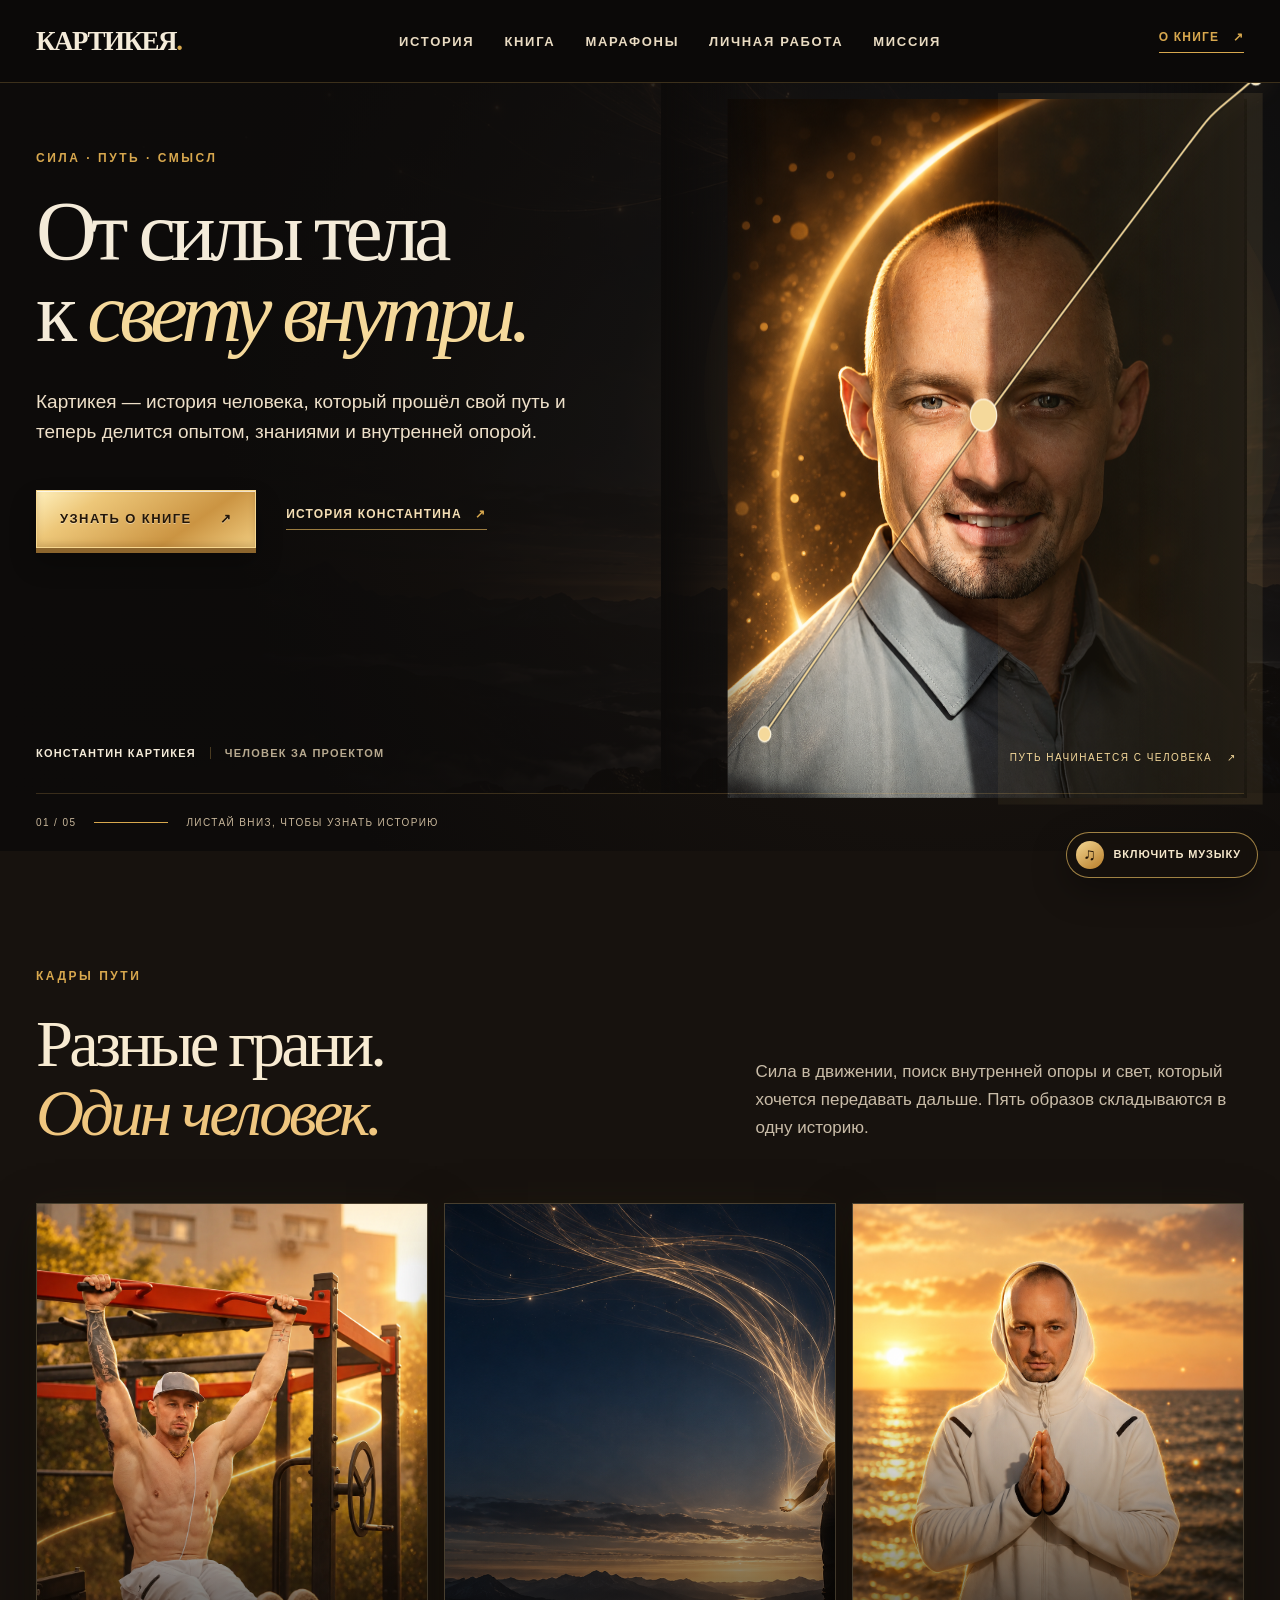
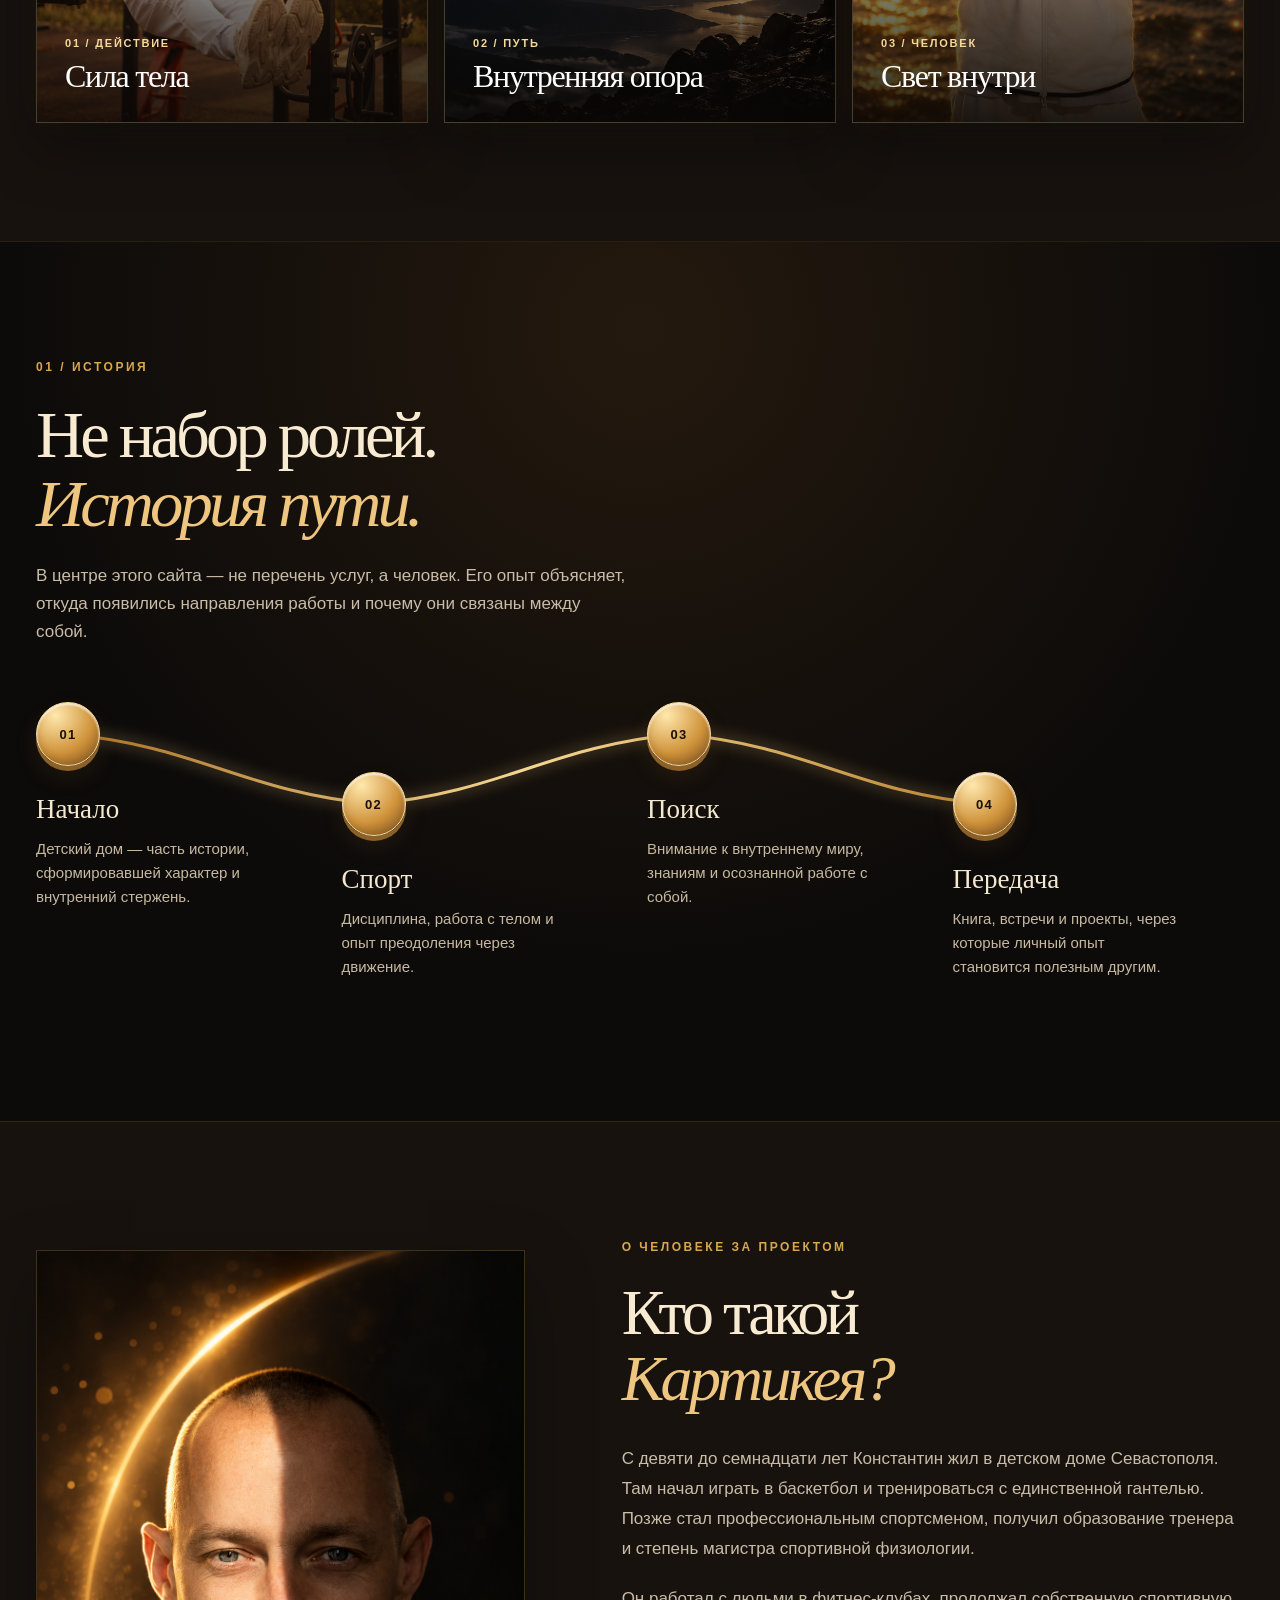
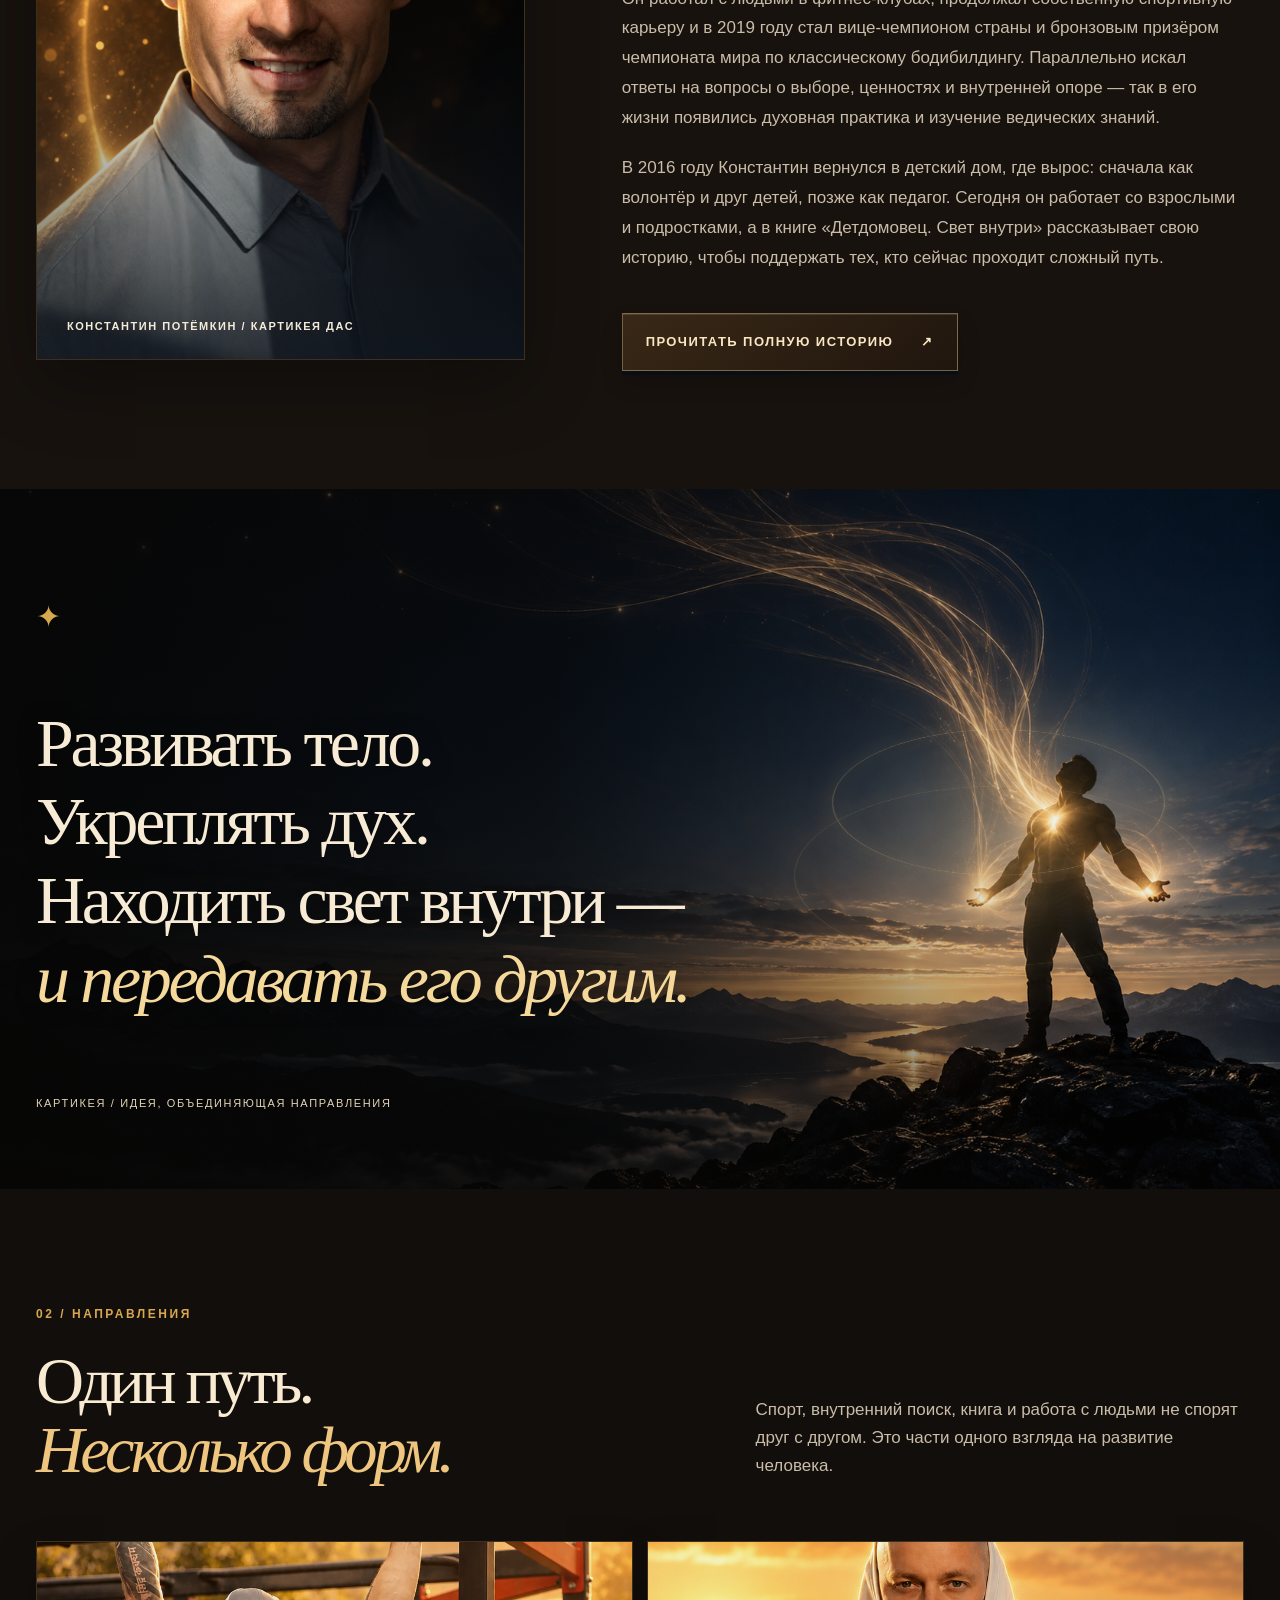
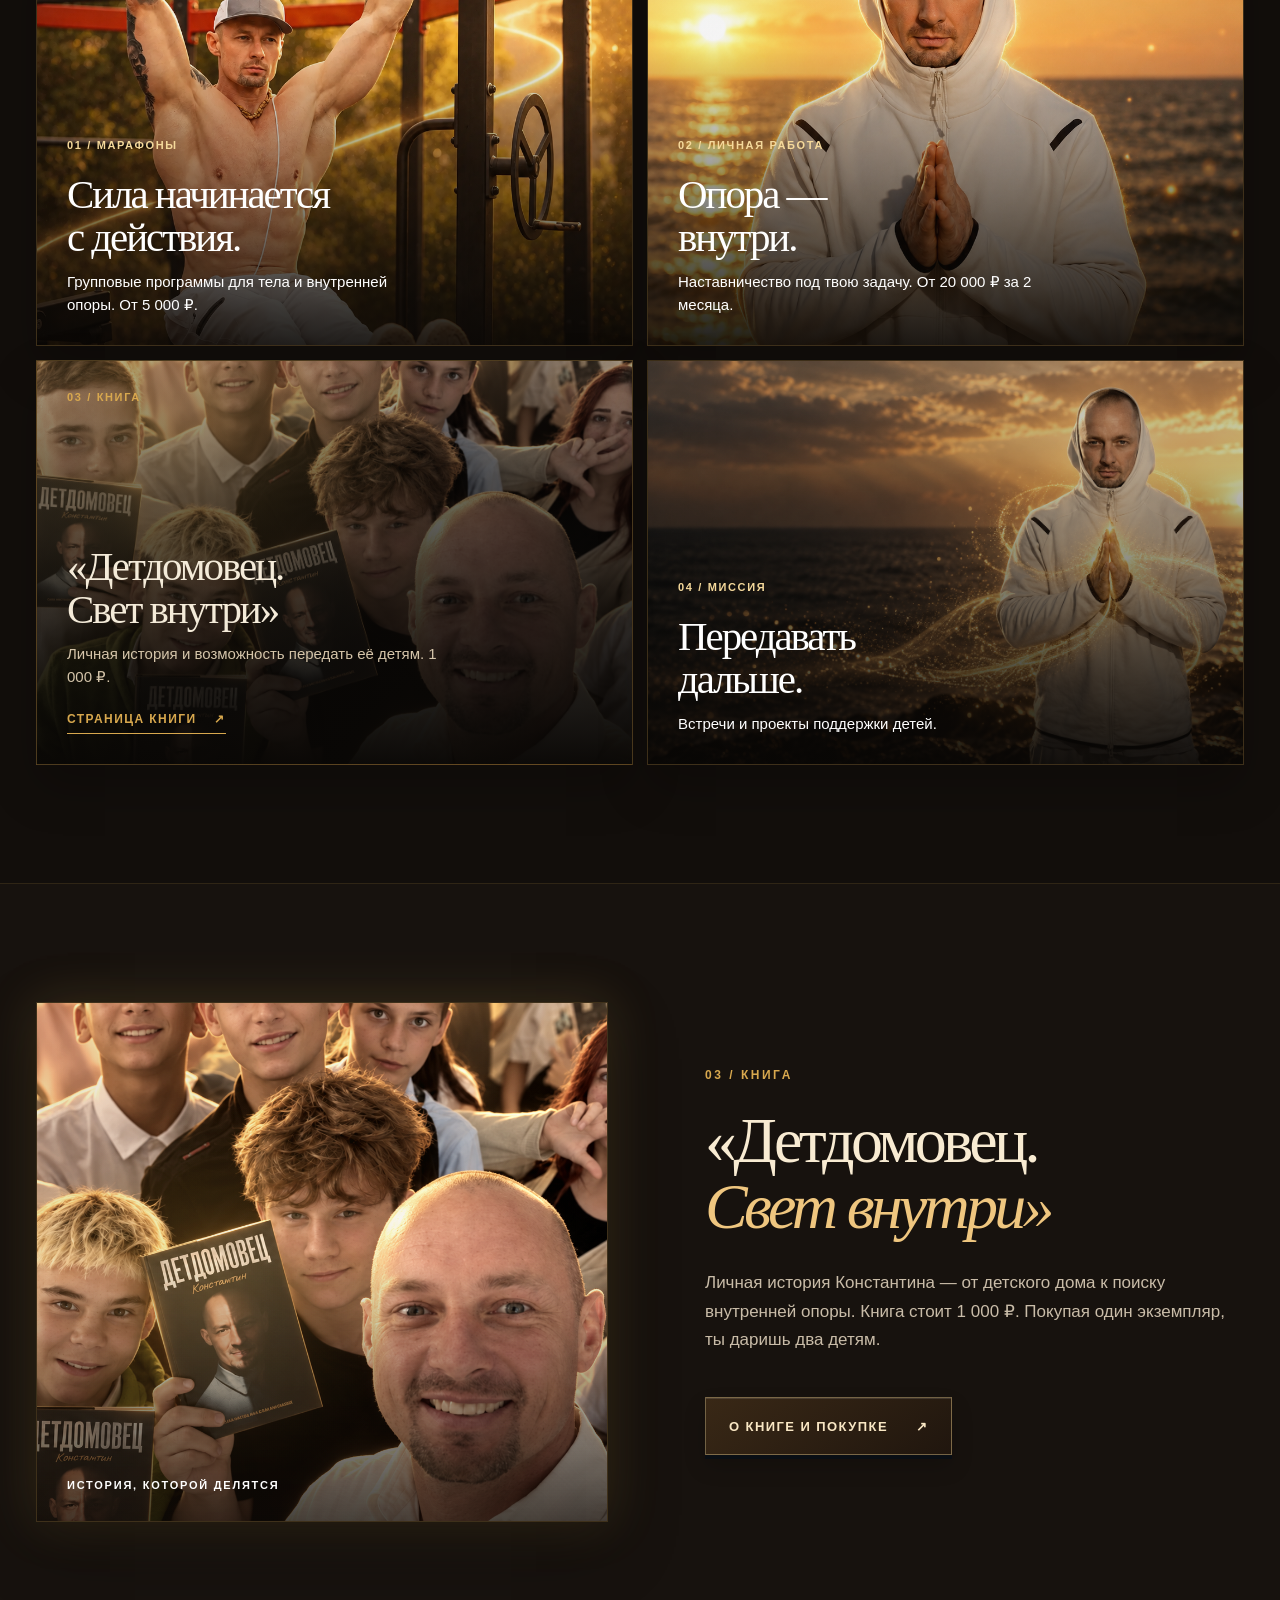
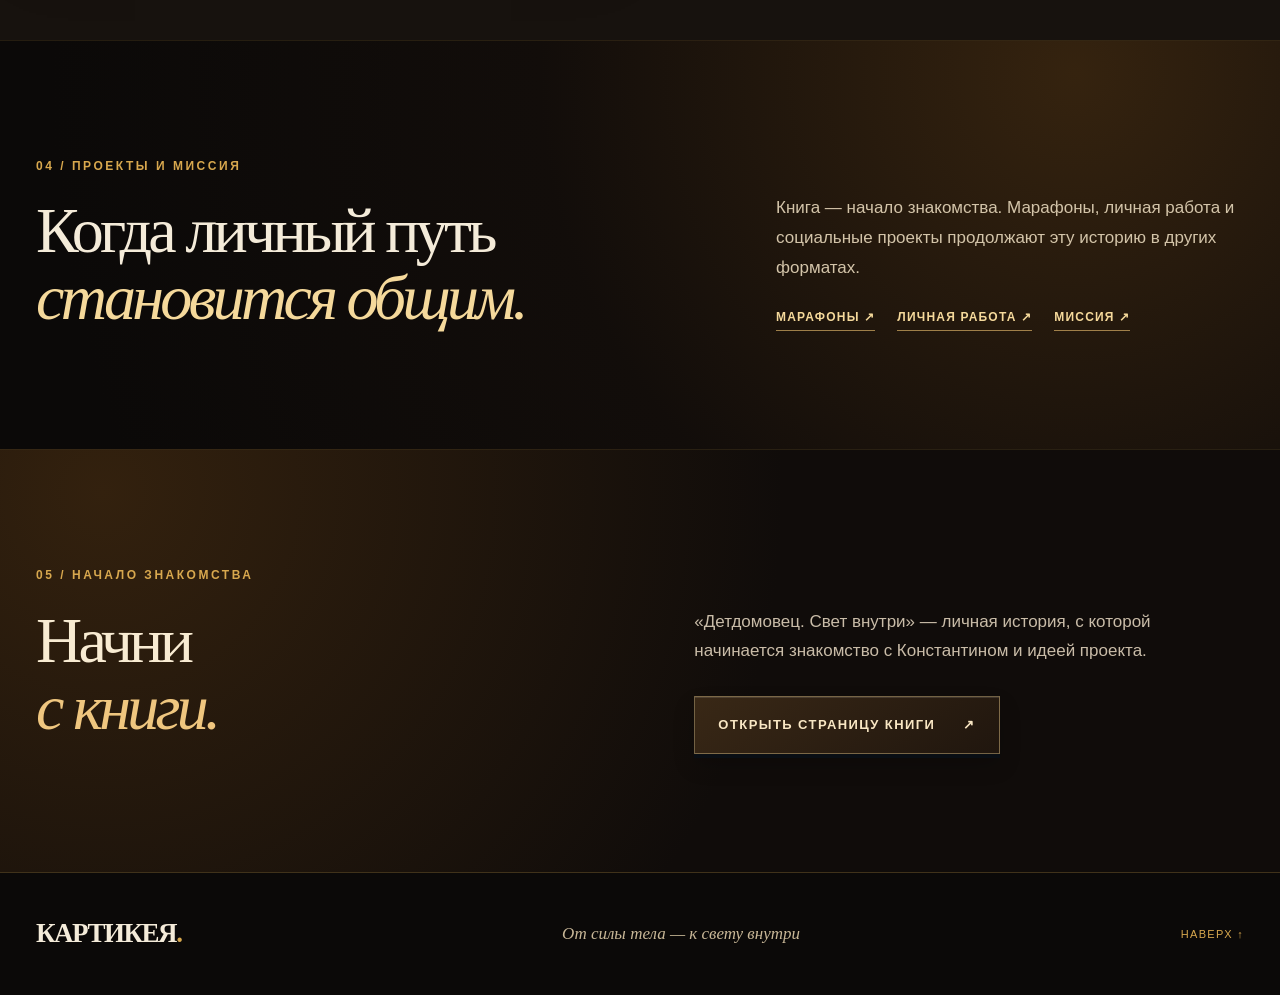
==== kartikeya/index.html @ 8ef9b400 "Restore lazy-loaded HD videos and remove 4K asset" ====
<!doctype html>
<html lang="ru">
<head>
  <meta charset="utf-8">
  <meta name="viewport" content="width=device-width, initial-scale=1">
  <meta name="theme-color" content="#0d0b0a">
  <meta name="description" content="Картикея — путь от силы тела к свету внутри. История, книга, спорт, встречи и проекты Константина.">
  <title>Картикея — от силы тела к свету внутри</title>
  <link rel="stylesheet" href="styles.css?v=20261015-manifesto-light">
  <link rel="stylesheet" href="pages.css?v=20261014-offers">
  <link rel="stylesheet" href="gold-theme.css?v=20261016-hd-only">
</head>
<body>
  <a class="skip-link" href="#main">Перейти к содержанию</a>
  <header class="site-header">
    <div class="shell header-inner">
      <a class="wordmark" href="#top" aria-label="Картикея — на главную">КАРТИКЕЯ<span class="wordmark-dot">.</span></a>
      <nav class="desktop-nav" aria-label="Основная навигация">
        <a href="story.html">История</a>
        <a href="book.html">Книга</a>
        <a href="programs.html">Марафоны</a>
        <a href="mentorship.html">Личная работа</a>
        <a href="projects.html">Миссия</a>
      </nav>
      <a class="header-link" href="book.html">О книге <span aria-hidden="true">↗</span></a>
      <button class="menu-toggle" type="button" aria-label="Открыть меню" aria-expanded="false" aria-controls="mobile-nav"><span></span><span></span></button>
    </div>
    <nav class="mobile-nav" id="mobile-nav" aria-label="Мобильная навигация" hidden>
      <a href="story.html">История</a><a href="book.html">Книга</a><a href="programs.html">Марафоны</a><a href="mentorship.html">Личная работа</a><a href="projects.html">Миссия</a>
    </nav>
  </header>

  <main id="main">
    <section class="hero" id="top" aria-labelledby="hero-title">
      <div class="hero-video-stage gold-ambient-stage" aria-hidden="true"><img src="assets/gold-mountain.png" alt="" width="1695" height="928" fetchpriority="high"><video class="motion-clip" data-motion-clip data-autoplay="in-view" data-src="assets/scene-manifesto.mp4" muted loop playsinline preload="none"></video></div>
      <div class="hero-copy shell">
        <div class="hero-text">
          <p class="kicker light">Сила · путь · смысл</p>
          <h1 id="hero-title">От силы тела<br>к <em>свету внутри.</em></h1>
          <p class="hero-lead">Картикея — история человека, который прошёл свой путь и теперь делится опытом, знаниями и внутренней опорой.</p>
          <div class="hero-actions">
            <a class="button button-gold" href="book.html">Узнать о книге <span aria-hidden="true">↗</span></a>
            <a class="text-link" href="story.html">История Константина <span aria-hidden="true">↗</span></a>
          </div>
          <div class="hero-bottom"><span>Константин Картикея</span><span>Человек за проектом</span></div>
        </div>
        <div class="hero-image-wrap">
          <div class="hero-halo" aria-hidden="true"></div>
          <img class="hero-image" src="assets/gold-portrait.png" alt="Константин Картикея: портрет на границе света и тени" width="1024" height="1536" fetchpriority="high">
          <div class="hero-portrait-split" aria-hidden="true"></div>
          <svg class="hero-orbit-graphic" viewBox="0 0 1000 1000" preserveAspectRatio="none" aria-hidden="true" focusable="false">
            <path class="hero-orbit-shadow" d="M 135 890 C 285 710, 455 505, 675 265 S 810 105, 920 25" />
            <path class="hero-orbit-line" d="M 135 890 C 285 710, 455 505, 675 265 S 810 105, 920 25" />
            <circle class="hero-orbit-node hero-orbit-node-one" cx="135" cy="890" r="10" />
            <circle class="hero-orbit-node hero-orbit-node-two" cx="485" cy="470" r="21" />
            <circle class="hero-orbit-node hero-orbit-node-three" cx="920" cy="25" r="10" />
          </svg>
          <div class="hero-image-caption">Путь начинается с человека <span aria-hidden="true">↗</span></div>
        </div>
      </div>
      <div class="hero-index shell"><span>01 / 05</span><span class="hero-index-line"></span><span>Листай вниз, чтобы узнать историю</span></div>
    </section>

    <section class="chapter-scenes section" aria-labelledby="chapter-scenes-title">
      <div class="shell">
        <div class="section-heading horizontal">
          <div><p class="kicker">Кадры пути</p><h2 id="chapter-scenes-title">Разные грани.<br><i>Один человек.</i></h2></div>
          <p>Сила в движении, поиск внутренней опоры и свет, который хочется передавать дальше. Пять образов складываются в одну историю.</p>
        </div>
        <div class="chapter-grid">
          <figure class="chapter-card chapter-card-sport reveal gold-motion"><img src="assets/gold-sport.png" alt="Константин тренируется на турнике в золотом вечернем свете" width="1024" height="1536" loading="lazy"><video class="motion-clip" data-motion-clip data-autoplay="in-view" data-src="assets/scene-sport.mp4" muted loop playsinline preload="none" aria-hidden="true"></video><figcaption><span>01 / Действие</span><strong>Сила тела</strong></figcaption></figure>
          <figure class="chapter-card chapter-card-sea reveal gold-motion"><img src="assets/gold-mountain.png" alt="Силуэт человека на вершине среди золотых линий света" width="1695" height="928" loading="lazy"><figcaption><span>02 / Путь</span><strong>Внутренняя опора</strong></figcaption></figure>
          <figure class="chapter-card chapter-card-portrait reveal gold-motion"><img src="assets/gold-sea-calm.png" alt="Константин у моря в золотом свечении" width="1024" height="1536" loading="lazy"><video class="motion-clip" data-motion-clip data-autoplay="in-view" data-src="assets/scene-manifesto.mp4" muted loop playsinline preload="none" aria-hidden="true"></video><figcaption><span>03 / Человек</span><strong>Свет внутри</strong></figcaption></figure>
        </div>
      </div>
    </section>

    <section class="section path-section" id="path" aria-labelledby="path-title">
      <div class="shell">
        <div class="section-heading">
          <p class="kicker">01 / История</p>
          <h2 id="path-title">Не набор ролей.<br><i>История пути.</i></h2>
          <p>В центре этого сайта — не перечень услуг, а человек. Его опыт объясняет, откуда появились направления работы и почему они связаны между собой.</p>
        </div>
        <div class="path-grid">
          <svg class="path-route" aria-hidden="true" focusable="false" preserveAspectRatio="none"><defs><linearGradient id="path-gold" x1="0" y1="0" x2="1" y2="0"><stop offset="0" stop-color="#a87027"/><stop offset=".5" stop-color="#f5d792"/><stop offset="1" stop-color="#ba8435"/></linearGradient></defs><path class="path-route-glow"/><path class="path-route-line"/></svg>
          <article class="path-item"><span class="path-number">01</span><h3>Начало</h3><p>Детский дом — часть истории, сформировавшей характер и внутренний стержень.</p></article>
          <article class="path-item"><span class="path-number">02</span><h3>Спорт</h3><p>Дисциплина, работа с телом и опыт преодоления через движение.</p></article>
          <article class="path-item"><span class="path-number">03</span><h3>Поиск</h3><p>Внимание к внутреннему миру, знаниям и осознанной работе с собой.</p></article>
          <article class="path-item"><span class="path-number">04</span><h3>Передача</h3><p>Книга, встречи и проекты, через которые личный опыт становится полезным другим.</p></article>
        </div>
      </div>
    </section>

    <section class="section bio-feature" id="about" aria-labelledby="about-title">
      <div class="shell bio-feature-grid">
        <div class="bio-feature-image gold-motion"><img src="assets/gold-portrait.png" alt="Константин Потёмкин — Картикея, портрет со светом и тенью" width="1024" height="1536" loading="lazy"><video class="motion-clip" data-motion-clip data-autoplay="in-view" data-src="assets/scene-portrait-topaz.mp4" muted loop playsinline preload="none" aria-hidden="true"></video><span>Константин Потёмкин / Картикея дас</span></div>
        <div class="bio-feature-copy"><p class="kicker">О человеке за проектом</p><h2 id="about-title">Кто такой<br><i>Картикея?</i></h2>
          <p>С девяти до семнадцати лет Константин жил в детском доме Севастополя. Там начал играть в баскетбол и тренироваться с единственной гантелью. Позже стал профессиональным спортсменом, получил образование тренера и степень магистра спортивной физиологии.</p>
          <p>Он работал с людьми в фитнес-клубах, продолжал собственную спортивную карьеру и в 2019 году стал вице-чемпионом страны и бронзовым призёром чемпионата мира по классическому бодибилдингу. Параллельно искал ответы на вопросы о выборе, ценностях и внутренней опоре — так в его жизни появились духовная практика и изучение ведических знаний.</p>
          <p>В 2016 году Константин вернулся в детский дом, где вырос: сначала как волонтёр и друг детей, позже как педагог. Сегодня он работает со взрослыми и подростками, а в книге «Детдомовец. Свет внутри» рассказывает свою историю, чтобы поддержать тех, кто сейчас проходит сложный путь.</p>
          <a class="button button-dark" href="story.html">Прочитать полную историю <span aria-hidden="true">↗</span></a>
        </div>
      </div>
    </section>

    <section class="manifesto" aria-label="Идея проекта">
      <div class="manifesto-scene" aria-hidden="true">
        <img src="assets/gold-mountain.png" alt="" width="1695" height="928" loading="lazy">
        <span class="manifesto-glow"></span>
        <span class="manifesto-orbit manifesto-orbit-a"></span>
        <span class="manifesto-orbit manifesto-orbit-b"></span>
      </div>
      <div class="shell manifesto-inner">
        <span class="manifesto-mark" aria-hidden="true">✦</span>
        <p>Развивать тело.<br>Укреплять дух.<br>Находить свет внутри —<br><em>и передавать его другим.</em></p>
        <span class="manifesto-caption">Картикея / идея, объединяющая направления</span>
      </div>
    </section>

    <section class="section directions-section" id="directions" aria-labelledby="directions-title">
      <div class="shell">
        <div class="section-heading horizontal">
          <div><p class="kicker">02 / Направления</p><h2 id="directions-title">Один путь.<br><i>Несколько форм.</i></h2></div>
          <p>Спорт, внутренний поиск, книга и работа с людьми не спорят друг с другом. Это части одного взгляда на развитие человека.</p>
        </div>
        <div class="direction-grid">
          <a class="direction-card direction-photo" href="programs.html">
            <img src="assets/gold-sport.png" alt="Константин на турнике в вечернем свете" width="1024" height="1536" loading="lazy">
            <video class="motion-clip" data-motion-clip data-autoplay="in-view" data-src="assets/gold-sport-topaz-1080-web.mp4" muted loop playsinline preload="none" aria-hidden="true"></video>
            <div class="direction-overlay"><span class="direction-number">01 / Марафоны</span><h3>Сила начинается<br>с действия.</h3><p>Групповые программы для тела и внутренней опоры. От 5 000 ₽.</p></div>
          </a>
          <a class="direction-card direction-spirit" href="mentorship.html">
            <img src="assets/gold-sea-calm.png" alt="Константин на фоне золотого заката у моря" width="1024" height="1536" loading="lazy">
            <video class="motion-clip" data-motion-clip data-autoplay="in-view" data-src="assets/scene-manifesto.mp4" muted loop playsinline preload="none" aria-hidden="true"></video>
            <div class="direction-overlay"><span class="direction-number">02 / Личная работа</span><h3>Опора —<br>внутри.</h3><p>Наставничество под твою задачу. От 20 000 ₽ за 2 месяца.</p></div>
          </a>
          <article class="direction-card direction-book">
            <img class="direction-book-photo" src="assets/book-group-gold-v2.png" alt="Обложки книги «Детдомовец» в руках детей" width="1695" height="928" loading="lazy">
            <span class="direction-number">03 / Книга</span><div><h3>«Детдомовец.<br>Свет внутри»</h3><p>Личная история и возможность передать её детям. 1 000 ₽.</p><a class="inline-link" href="book.html">Страница книги <span aria-hidden="true">↗</span></a></div>
          </article>
          <article class="direction-card direction-mission">
            <img src="assets/gold-sea-glow.png" alt="Константин у моря среди золотых линий света" width="1695" height="928" loading="lazy">
            <video class="motion-clip" data-motion-clip data-autoplay="in-view" data-src="assets/scene-manifesto.mp4" muted loop playsinline preload="none" aria-hidden="true"></video>
            <div class="direction-overlay"><span class="direction-number">04 / Миссия</span><h3>Передавать<br>дальше.</h3><p>Встречи и проекты поддержки детей.</p></div>
          </article>
        </div>
      </div>
    </section>

    <section class="section book-section" id="book" aria-labelledby="book-title">
      <div class="shell book-layout">
        <div class="book-visual"><img src="assets/book-group-gold-v2.png" alt="Константин с детьми, держащими книгу «Детдомовец»" width="1695" height="928" loading="lazy"><span class="book-visual-label">История, которой делятся</span></div>
        <div class="book-copy"><p class="kicker">03 / Книга</p><h2 id="book-title">«Детдомовец.<br><i>Свет внутри»</i></h2><p>Личная история Константина — от детского дома к поиску внутренней опоры. Книга стоит 1 000 ₽. Покупая один экземпляр, ты даришь два детям.</p><a class="button button-dark" href="book.html">О книге и покупке <span aria-hidden="true">↗</span></a></div>
      </div>
    </section>

    <section class="section mission-section" id="mission" aria-labelledby="mission-title">
      <div class="shell mission-layout">
        <div><p class="kicker light">04 / Проекты и миссия</p><h2 id="mission-title">Когда личный путь<br><i>становится общим.</i></h2></div>
        <div class="mission-copy"><p>Книга — начало знакомства. Марафоны, личная работа и социальные проекты продолжают эту историю в других форматах.</p><div class="mission-links"><a href="programs.html">Марафоны ↗</a><a href="mentorship.html">Личная работа ↗</a><a href="projects.html">Миссия ↗</a></div></div>
      </div>
    </section>

    <section class="section next-section" id="next" aria-labelledby="next-title">
      <div class="shell next-layout">
        <p class="kicker">05 / Начало знакомства</p>
        <h2 id="next-title">Начни<br><i>с книги.</i></h2>
        <div class="next-copy"><p>«Детдомовец. Свет внутри» — личная история, с которой начинается знакомство с Константином и идеей проекта.</p><a class="button button-dark" href="book.html">Открыть страницу книги <span aria-hidden="true">↗</span></a></div>
      </div>
    </section>
  </main>

  <footer class="site-footer"><div class="shell footer-inner"><a class="wordmark" href="#top">КАРТИКЕЯ<span class="wordmark-dot">.</span></a><span>От силы тела — к свету внутри</span><a href="#top">Наверх ↑</a></div></footer>
  <script src="script.js?v=20261016-hd-motion-2" defer></script>
</body>
</html>
---- kartikeya/styles.css ----
:root{--ink:#111923;--ink-2:#172431;--cream:#f4eedf;--cream-2:#e8dfcb;--gold:#e3b86a;--gold-light:#f4d69c;--teal:#5f938c;--muted:#64717a;--white:#fff;--max:1220px}
*{box-sizing:border-box}
html{scroll-behavior:smooth}
body{margin:0;background:var(--cream);color:var(--ink);font-family:Arial,Helvetica,sans-serif;-webkit-font-smoothing:antialiased}
img{max-width:100%;display:block}
a{color:inherit;text-decoration:none}
button{font:inherit}
.shell{width:min(var(--max),calc(100% - 72px));margin-inline:auto}
.skip-link{position:absolute;left:12px;top:-100px;padding:12px 16px;background:var(--gold);z-index:100}.skip-link:focus{top:12px}
.site-header{position:relative;z-index:30;background:var(--ink);color:var(--cream);border-bottom:1px solid rgba(255,255,255,.12)}
.header-inner{height:82px;display:flex;align-items:center;justify-content:space-between;gap:32px}
.wordmark{font-family:Georgia,'Times New Roman',serif;font-weight:700;letter-spacing:-.055em;font-size:27px;white-space:nowrap}.wordmark-dot{color:var(--gold)}
.desktop-nav{display:flex;gap:30px;align-items:center}.desktop-nav a{font-size:13px;text-transform:uppercase;letter-spacing:.13em;font-weight:700;color:#e0dfd9;transition:color .2s}.desktop-nav a:hover,.desktop-nav a:focus-visible{color:var(--gold)}
.header-link{border-bottom:1px solid var(--gold);color:var(--gold);text-transform:uppercase;letter-spacing:.1em;font-size:12px;font-weight:700;padding:0 0 8px;white-space:nowrap}.header-link span{margin-left:9px}
.menu-toggle{display:none;border:0;background:none;color:var(--cream);width:42px;height:42px;padding:10px;cursor:pointer}.menu-toggle span{display:block;height:2px;background:currentColor;margin:6px 0}
.mobile-nav{background:var(--ink);padding:8px 36px 26px;border-top:1px solid rgba(255,255,255,.12)}.mobile-nav a{display:block;padding:13px 0;color:var(--cream);border-bottom:1px solid rgba(255,255,255,.12)}
.hero{background:var(--ink);color:var(--cream);overflow:hidden}
.hero-copy{min-height:710px;display:grid;grid-template-columns:minmax(0,1.13fr) minmax(380px,.87fr);align-items:stretch;gap:28px}
.hero-text{display:flex;flex-direction:column;justify-content:center;padding:68px 0 34px;position:relative;z-index:2}
.kicker{color:#a45142;font-size:12px;line-height:1.3;font-weight:800;letter-spacing:.21em;text-transform:uppercase;margin:0 0 24px}.kicker.light{color:var(--gold)}
.hero h1{font-family:Georgia,'Times New Roman',serif;font-weight:400;font-size:clamp(64px,6.6vw,104px);line-height:.96;letter-spacing:-.065em;margin:0 0 34px;max-width:790px}.hero h1 em{font-weight:400;color:var(--gold-light);font-style:italic;white-space:nowrap}
.hero-lead{font-size:19px;line-height:1.6;color:#d5d4cd;max-width:570px;margin:0}
.hero-actions{display:flex;align-items:center;flex-wrap:wrap;gap:30px;margin-top:42px}
.button{display:inline-flex;align-items:center;justify-content:space-between;gap:28px;min-height:58px;padding:17px 23px;font-size:13px;letter-spacing:.11em;text-transform:uppercase;font-weight:800;transition:transform .2s,background .2s}.button:hover{transform:translateY(-2px)}.button-gold{background:var(--gold);color:var(--ink)}.button-gold:hover{background:var(--gold-light)}
.button-dark{background:var(--ink);color:var(--cream)}.button-dark:hover{background:var(--ink-2)}
.text-link{font-size:12px;text-transform:uppercase;letter-spacing:.1em;font-weight:800;border-bottom:1px solid #6b7880;padding-bottom:8px;color:var(--cream)}.text-link span{margin-left:9px;color:var(--gold)}
.hero-bottom{display:flex;gap:14px;align-items:center;margin-top:auto;padding-top:62px;text-transform:uppercase;font-size:11px;font-weight:700;letter-spacing:.11em}.hero-bottom span+span{color:#87949a;border-left:1px solid #5b6770;padding-left:14px}
.hero-image-wrap{min-height:710px;position:relative;align-self:stretch;display:flex;align-items:flex-end;justify-content:center}
.hero-image-wrap:before{content:"";position:absolute;inset:0 0 0 -70px;background:linear-gradient(90deg,var(--ink) 0%,rgba(17,25,35,0) 25%,rgba(17,25,35,0) 80%,var(--ink) 100%);z-index:2;pointer-events:none}
.hero-halo{position:absolute;left:8%;top:12%;width:88%;aspect-ratio:1;border-radius:50%;border:1px solid rgba(227,184,106,.28);box-shadow:0 0 0 55px rgba(227,184,106,.025),0 0 0 110px rgba(95,147,140,.025)}
.hero-image{position:absolute;inset:3% -2% 0 0;width:104%;height:97%;object-fit:cover;object-position:center 12%;filter:contrast(1.04) saturate(.82)}
.hero-portrait-split{position:absolute;z-index:3;inset:3% -2% 0 0;clip-path:inset(0 0 0 51%);background:linear-gradient(90deg,rgba(244,214,156,.09),rgba(244,214,156,.19) 80%,rgba(244,214,156,.04));pointer-events:none;transform:translateZ(38px)}
.hero-orbit-graphic{position:absolute;z-index:4;inset:0 -8% 0 -6%;width:114%;height:100%;overflow:visible;pointer-events:none;transform:translateZ(78px);filter:drop-shadow(0 0 12px rgba(227,184,106,.24))}
.hero-orbit-line,.hero-orbit-shadow{fill:none;vector-effect:non-scaling-stroke;stroke-linecap:round}.hero-orbit-shadow{stroke:rgba(13,18,24,.48);stroke-width:4}.hero-orbit-line{stroke:var(--gold-light);stroke-width:1.8;stroke-dasharray:1100;stroke-dashoffset:1100;animation:orbit-draw 2.1s .25s cubic-bezier(.2,.75,.2,1) forwards}.hero-orbit-node{fill:var(--gold-light);stroke:rgba(255,248,228,.92);stroke-width:2;transform-box:fill-box;transform-origin:center;animation:orbit-node-in .65s backwards,orbit-node-glow 4s 2s ease-in-out infinite}.hero-orbit-node-one{animation-delay:.55s,2s}.hero-orbit-node-two{animation-delay:1.2s,2.4s}.hero-orbit-node-three{animation-delay:1.8s,2.8s}
@keyframes orbit-draw{to{stroke-dashoffset:0}}@keyframes orbit-node-in{from{opacity:0;transform:scale(.4)}to{opacity:1;transform:scale(1)}}@keyframes orbit-node-glow{50%{filter:drop-shadow(0 0 11px rgba(244,214,156,.8))}}
.hero-image-caption{position:absolute;z-index:3;bottom:30px;right:8px;font-size:10px;text-transform:uppercase;letter-spacing:.15em;color:var(--gold-light)}.hero-image-caption span{margin-left:10px}
.hero-index{height:58px;display:flex;align-items:center;gap:18px;font-size:10px;text-transform:uppercase;letter-spacing:.14em;color:#8f9b9d;border-top:1px solid rgba(255,255,255,.12)}.hero-index-line{width:74px;height:1px;background:var(--gold)}
.section{padding:118px 0;scroll-margin-top:20px}.section-heading{max-width:800px;margin-bottom:56px}.section-heading h2,.book-copy h2,.mission-section h2,.next-section h2{font-family:Georgia,'Times New Roman',serif;font-weight:400;letter-spacing:-.058em;font-size:clamp(49px,5.2vw,77px);line-height:1.04;margin:0}.section-heading h2 i,.book-copy h2 i,.mission-section h2 i,.next-section h2 i{font-weight:400}.section-heading>p:last-child,.section-heading.horizontal>p{font-size:17px;line-height:1.65;color:#52606a;max-width:600px;margin:24px 0 0}.section-heading.horizontal{max-width:none;display:grid;grid-template-columns:1.1fr .8fr;align-items:end;gap:48px}.section-heading.horizontal>p{margin:0 0 5px}
.path-section{background:var(--cream)}.path-grid{display:grid;grid-template-columns:repeat(4,1fr);gap:12px;position:relative}.path-grid:before{content:"";position:absolute;left:18px;right:18px;top:32px;height:1px;background:#c7b994}.path-item{position:relative;padding:0 22px 24px 0;min-height:205px}.path-number{display:flex;align-items:center;justify-content:center;width:64px;height:64px;background:var(--ink);color:var(--gold-light);border-radius:50%;font-size:13px;font-weight:800;letter-spacing:.1em;margin-bottom:28px;position:relative;z-index:1}.path-item h3{font-family:Georgia,'Times New Roman',serif;font-size:27px;font-weight:400;margin:0 0 12px}.path-item p{font-size:15px;line-height:1.6;color:#59656a;margin:0;max-width:230px}
.manifesto{background:var(--ink-2);color:var(--cream);overflow:hidden}.manifesto-inner{min-height:650px;padding-top:110px;padding-bottom:80px;position:relative;display:flex;flex-direction:column;justify-content:space-between}.manifesto-inner:after{content:"";position:absolute;width:560px;height:560px;border-radius:50%;right:-160px;top:50px;border:1px solid rgba(227,184,106,.22);box-shadow:0 0 0 105px rgba(227,184,106,.025),0 0 0 205px rgba(95,147,140,.028)}.manifesto-mark{color:var(--gold);font-size:30px}.manifesto p{position:relative;z-index:1;font-family:Georgia,'Times New Roman',serif;font-size:clamp(46px,5.3vw,80px);line-height:1.16;letter-spacing:-.048em;margin:40px 0 46px}.manifesto p em{color:var(--gold-light);font-weight:400}.manifesto-caption{font-size:11px;text-transform:uppercase;letter-spacing:.15em;color:#9da8a7}
.directions-section{background:#f9f6ed}.direction-grid{display:grid;grid-template-columns:1fr 1fr;gap:14px}.direction-card{position:relative;min-height:405px;overflow:hidden}.direction-photo img,.direction-mission img{position:absolute;inset:0;width:100%;height:100%;object-fit:cover;filter:saturate(.8)}.direction-photo:after,.direction-mission:after{content:"";position:absolute;inset:0;background:linear-gradient(0deg,rgba(7,17,25,.9),rgba(7,17,25,.07) 70%)}.direction-overlay{position:absolute;z-index:1;inset:auto 30px 28px;color:#fff}.direction-number{font-size:11px;font-weight:800;letter-spacing:.15em;text-transform:uppercase}.direction-overlay .direction-number{color:var(--gold-light)}.direction-card h3{font-family:Georgia,'Times New Roman',serif;font-size:clamp(33px,3.2vw,47px);font-weight:400;line-height:1.04;letter-spacing:-.05em;margin:20px 0 12px}.direction-card p{font-size:15px;line-height:1.55;max-width:370px;margin:0}.direction-plain{background:#dbe7df;padding:30px;display:flex;flex-direction:column;justify-content:space-between}.direction-plain .direction-number{color:#4d736c}.direction-plain .orbit{position:absolute;width:240px;height:240px;right:-38px;top:10px;border:1px solid rgba(67,112,105,.27);border-radius:50%;box-shadow:0 0 0 48px rgba(95,147,140,.055),0 0 0 105px rgba(95,147,140,.035)}.direction-plain div{position:relative;z-index:1}.direction-plain p{color:#47605e}.direction-book{background:var(--ink-2);color:var(--cream);padding:30px;display:flex;flex-direction:column;justify-content:space-between}.direction-book:after{content:"✦";position:absolute;right:28px;top:53px;font-family:Georgia,serif;font-size:180px;line-height:1;color:rgba(227,184,106,.09)}.direction-book .direction-number{color:var(--gold)}.direction-book div{position:relative;z-index:1}.direction-book p{color:#b7c1c1}.inline-link{display:inline-block;margin-top:23px;border-bottom:1px solid var(--gold);padding-bottom:7px;font-size:12px;font-weight:800;letter-spacing:.12em;text-transform:uppercase;color:var(--gold)}.inline-link span{margin-left:13px}
.book-section{background:var(--cream)}.book-layout{display:grid;grid-template-columns:1.03fr .97fr;gap:8%;align-items:center}.book-visual{position:relative;min-height:520px;background:var(--ink)}.book-visual img{position:absolute;inset:0;width:100%;height:100%;object-fit:cover;object-position:center}.book-visual:after{content:"";position:absolute;inset:0;background:linear-gradient(0deg,rgba(17,25,35,.68),transparent 45%)}.book-visual-label{position:absolute;z-index:1;bottom:30px;left:30px;color:#fff;text-transform:uppercase;letter-spacing:.16em;font-size:11px;font-weight:800}.book-copy h2{font-size:clamp(50px,5vw,73px)}.book-copy>p:not(.kicker){font-size:17px;line-height:1.7;color:#52606a;margin:28px 0 42px;max-width:530px}.detail-line{display:inline-block;border-top:1px solid #b7aa90;padding-top:17px;color:#7f6e54;text-transform:uppercase;letter-spacing:.11em;font-size:10px;font-weight:800}.detail-line span{padding:0 8px;color:#b89a5e}
.mission-section{background:var(--ink);color:var(--cream)}.mission-layout{display:grid;grid-template-columns:1.1fr .8fr;gap:8%;align-items:end}.mission-section h2{font-size:clamp(50px,5vw,76px)}.mission-section h2 i{color:var(--gold-light)}.mission-copy p{font-size:17px;line-height:1.75;color:#c7cfcb;margin:0 0 28px}.mission-tags{display:flex;gap:8px;flex-wrap:wrap}.mission-tags span{padding:11px 13px;border:1px solid #54636a;color:#d7dcd6;text-transform:uppercase;letter-spacing:.11em;font-size:10px;font-weight:800}
.mission-links{display:flex;gap:22px;flex-wrap:wrap}.mission-links a{color:var(--gold-light);padding-bottom:6px;border-bottom:1px solid rgba(227,184,106,.65);font-size:12px;font-weight:800;letter-spacing:.1em;text-transform:uppercase}
.next-section{background:#f9f6ed}.next-layout{display:grid;grid-template-columns:1fr 1fr;column-gap:9%}.next-layout .kicker{grid-column:1/-1}.next-section h2{font-size:clamp(50px,5vw,76px)}.next-copy p{font-size:17px;line-height:1.7;color:#52606a;margin:0 0 30px}.next-options{display:flex;flex-wrap:wrap;gap:9px}.next-options span{padding:10px 13px;border:1px solid #ad9f88;text-transform:uppercase;letter-spacing:.1em;color:#5e615c;font-size:11px;font-weight:700}
.site-footer{background:var(--ink);color:var(--cream)}.footer-inner{min-height:122px;display:flex;align-items:center;justify-content:space-between;gap:24px}.footer-inner>span{color:#9da8a7;font-family:Georgia,serif;font-size:17px;font-style:italic}.footer-inner>a:last-child{font-size:11px;text-transform:uppercase;letter-spacing:.12em;color:var(--gold)}
:focus-visible{outline:3px solid var(--gold);outline-offset:4px}
@media(max-width:1050px){.shell{width:min(var(--max),calc(100% - 48px))}.desktop-nav{gap:17px}.hero-copy{grid-template-columns:1fr .82fr;min-height:620px}.hero-image-wrap{min-height:620px}.hero h1{font-size:clamp(60px,6.7vw,85px)}.hero-lead{font-size:17px}.hero-actions{gap:22px}}
@media(max-width:760px){.desktop-nav,.header-link{display:none}.menu-toggle{display:block}.header-inner{height:70px}.shell{width:calc(100% - 40px)}.hero-copy{display:flex;flex-direction:column;gap:0;min-height:0}.hero-text{padding:64px 0 12px}.hero h1{font-size:clamp(50px,10vw,78px);margin-bottom:24px}.hero h1 em{white-space:normal}.hero-image-wrap{min-height:520px;margin:0 -20px}.hero-image{inset:0;width:100%;height:100%;object-position:center 10%}.hero-image-wrap:before{inset:0;background:linear-gradient(0deg,var(--ink),transparent 38%,transparent 70%,var(--ink))}.hero-halo{width:400px;left:calc(50% - 200px);top:30px}.hero-bottom{display:none}.hero-index{height:58px}.section{padding:82px 0}.section-heading.horizontal,.book-layout,.mission-layout,.next-layout{grid-template-columns:1fr;gap:32px}.section-heading.horizontal>p{margin:0}.path-grid{grid-template-columns:1fr 1fr;gap:30px}.path-grid:before{display:none}.path-item{min-height:0}.manifesto-inner{min-height:520px;padding-top:70px;padding-bottom:60px}.manifesto p{font-size:clamp(42px,6vw,65px)}.direction-card{min-height:360px}.book-visual{min-height:450px}.mission-copy p{max-width:580px}.next-layout .kicker{grid-column:1}}
@media(max-width:760px){.hero-portrait-split{inset:0}.hero-orbit-graphic{inset:0 -3%;width:106%}}
@media(max-width:560px){.shell{width:calc(100% - 32px)}.wordmark{font-size:23px}.mobile-nav{padding-inline:16px}.hero-text{padding:52px 0 0}.hero h1{font-size:clamp(48px,12.5vw,67px)}.hero-lead{font-size:16px}.hero-actions{align-items:stretch;flex-direction:column;gap:22px;margin-top:32px}.button{width:100%}.text-link{align-self:flex-start}.hero-image-wrap{min-height:385px;margin:0 -16px}.hero-image-caption{right:18px;bottom:14px}.hero-index{font-size:9px}.hero-index-line{width:32px}.section{padding:72px 0}.section-heading{margin-bottom:36px}.section-heading h2,.book-copy h2,.mission-section h2,.next-section h2{font-size:clamp(42px,11vw,60px)}.section-heading>p:last-child,.section-heading.horizontal>p{font-size:15px}.path-grid{grid-template-columns:1fr;gap:20px}.path-item{display:grid;grid-template-columns:54px 1fr;column-gap:16px;padding:0 0 22px;border-bottom:1px solid #d4c9b3}.path-number{width:50px;height:50px;grid-row:1/span 2;margin:0}.path-item h3{font-size:24px;margin:2px 0 5px}.path-item p{font-size:14px;max-width:440px}.manifesto-inner{min-height:470px}.manifesto p{font-size:clamp(38px,9vw,55px)}.direction-grid{grid-template-columns:1fr}.direction-card{min-height:345px}.direction-card h3{font-size:39px}.book-visual{min-height:370px}.book-copy>p:not(.kicker),.mission-copy p,.next-copy p{font-size:15px}.footer-inner{min-height:170px;flex-wrap:wrap;justify-content:flex-start;gap:10px 22px;padding-block:24px}.footer-inner>span{width:100%;order:3}.footer-inner>a:last-child{margin-left:auto}}
@media(prefers-reduced-motion:reduce){html{scroll-behavior:auto}.button{transition:none}.hero-orbit-line,.hero-orbit-node{animation:none}.hero-orbit-line{stroke-dashoffset:0}}

/* Portrait and editorial orbit respond as a single shallow 3D scene. */
.hero-image-wrap{perspective:1200px;transform-style:preserve-3d;transform:rotateX(var(--hero-rotate-x,0deg)) rotateY(var(--hero-rotate-y,0deg));transition:transform .55s cubic-bezier(.2,.75,.2,1)}
.hero-image{object-position:center 42%;transform:translateZ(16px)}
.chapter-scenes{background:#e9e2d3;overflow:hidden}
.chapter-grid{display:grid;grid-template-columns:repeat(3,minmax(0,1fr));gap:18px;perspective:1500px}
.chapter-card{position:relative;isolation:isolate;min-height:520px;margin:0;background:var(--ink);overflow:hidden;transform-style:preserve-3d;box-shadow:0 32px 55px -38px rgba(17,25,35,.55)}
.chapter-card img{position:absolute;inset:0;width:100%;height:100%;object-fit:cover;transition:transform .8s cubic-bezier(.2,.75,.2,1)}
.chapter-card:after{content:"";position:absolute;inset:0;background:linear-gradient(0deg,rgba(6,14,22,.82),transparent 55%)}
.chapter-card figcaption{position:absolute;z-index:1;bottom:28px;left:28px;right:22px;color:#fff;transform:translateZ(46px)}
.chapter-card figcaption span{display:block;color:var(--gold-light);font-size:11px;letter-spacing:.16em;text-transform:uppercase;font-weight:800;margin-bottom:10px}
.chapter-card figcaption strong{font-family:Georgia,'Times New Roman',serif;font-size:clamp(28px,2.5vw,40px);font-weight:400;letter-spacing:-.04em;line-height:1.08}
.chapter-card:hover img{transform:scale(1.045)}
.chapter-card.reveal{transform:perspective(1300px) rotateX(8deg) translateY(44px)}
.chapter-card.reveal.is-visible{transform:perspective(1300px) rotateX(0) rotateY(var(--card-rotate-y,0deg)) translateY(0)}
.chapter-card-sport img{object-position:center 35%}.chapter-card-sea img{object-position:center 38%}.chapter-card-portrait img{object-position:center 20%}
.direction-spirit img{position:absolute;inset:0;width:100%;height:100%;object-fit:cover;object-position:center 40%}
.direction-spirit:after{content:"";position:absolute;inset:0;background:linear-gradient(0deg,rgba(7,17,25,.85),rgba(7,17,25,.04) 73%)}
.direction-spirit .direction-number{color:var(--gold-light)}
@media(max-width:760px){.chapter-grid{gap:10px}.chapter-card{min-height:360px}.chapter-card figcaption{bottom:18px;left:18px}.chapter-card figcaption strong{font-size:27px}}
@media(max-width:560px){.chapter-grid{grid-template-columns:1fr}.chapter-card{min-height:390px}.chapter-card.reveal,.chapter-card.reveal.is-visible{transform:none}.chapter-card img{object-position:center 38%}}
@media(prefers-reduced-motion:reduce){.hero-image-wrap,.chapter-card,.chapter-card img{transition:none;transform:none!important}.hero-image,.hero-portrait-split,.hero-orbit-graphic{transform:none!important}}

/* A real moving portrait gives the first screen depth while retaining the still portrait as fallback. */
.hero{position:relative;isolation:isolate}
.hero-video-stage{position:absolute;z-index:0;inset:0 0 58px;overflow:hidden;opacity:0;transition:opacity .8s ease}
.hero-video-stage:after{content:"";position:absolute;inset:0;background:linear-gradient(90deg,#111923 0%,rgba(17,25,35,.98) 13%,rgba(17,25,35,.68) 41%,rgba(17,25,35,.08) 70%,rgba(17,25,35,.03) 100%)}
.hero-video{width:100%;height:100%;object-fit:cover;object-position:center;display:block}
.hero.video-ready .hero-video-stage{opacity:1}
.hero-copy,.hero-index{position:relative;z-index:1}
.hero.video-ready .hero-image-wrap{opacity:0;pointer-events:none}
@media(max-width:760px){.hero-video-stage{display:none}.hero.video-ready .hero-image-wrap{opacity:1}}
@media(prefers-reduced-motion:reduce){.hero-video-stage{display:none!important}.hero.video-ready .hero-image-wrap{opacity:1!important}}

/* Restrained dimensional finish for the main calls to action. */
.button{position:relative;isolation:isolate;overflow:hidden;border:1px solid transparent;transform:translateZ(0);transition:transform .25s ease,box-shadow .25s ease,background .25s ease,filter .25s ease}
.button span{position:relative;z-index:1}
.button-gold{background:linear-gradient(145deg,#fff0bd 0%,#edc779 24%,#cb9442 68%,#f0cc80 100%);border-color:#f7d78f;box-shadow:inset 0 1px 0 rgba(255,255,255,.72),inset 0 -3px 6px rgba(101,62,21,.22),0 5px 0 #8c652d,0 14px 26px rgba(0,0,0,.28);text-shadow:0 1px 0 rgba(255,255,255,.42)}
.button-gold:before{content:"";position:absolute;inset:1px;z-index:0;background:linear-gradient(110deg,transparent 22%,rgba(255,255,255,.65) 48%,transparent 70%);transform:translateX(-130%);transition:transform .75s ease;pointer-events:none}
.button-gold:hover{background:linear-gradient(145deg,#fff3cb 0%,#f3d48c 27%,#d5a34e 70%,#f4d799 100%);transform:translateY(-4px);box-shadow:inset 0 1px 0 rgba(255,255,255,.78),inset 0 -3px 6px rgba(101,62,21,.18),0 8px 0 #8c652d,0 20px 32px rgba(0,0,0,.32)}
.button-gold:hover:before{transform:translateX(130%)}
.button-gold:active{transform:translateY(3px);box-shadow:inset 0 2px 6px rgba(101,62,21,.3),0 2px 0 #8c652d,0 5px 12px rgba(0,0,0,.2)}
.button-dark{border-color:rgba(244,214,156,.3);box-shadow:inset 0 1px 0 rgba(255,255,255,.12),0 4px 0 #090e14,0 11px 21px rgba(0,0,0,.18)}
.button-dark:hover{transform:translateY(-3px);box-shadow:inset 0 1px 0 rgba(255,255,255,.15),0 7px 0 #090e14,0 18px 28px rgba(0,0,0,.22)}
.button-dark:active{transform:translateY(2px);box-shadow:inset 0 2px 5px rgba(0,0,0,.25),0 2px 0 #090e14}
@media(prefers-reduced-motion:reduce){.button{transition:none}.button-gold:before{display:none}}

/* A gold trail visually connects the four chapters of Konstantin's path. */
.path-grid{align-items:start;min-height:290px;gap:14px}
.path-grid:before{display:none}
.path-route{position:absolute;inset:0;width:100%;height:100%;overflow:visible;pointer-events:none;z-index:0}
.path-route-line,.path-route-glow{fill:none;stroke-linecap:round;stroke-linejoin:round}
.path-route-line{stroke:url(#path-gold);stroke-width:3;stroke-dasharray:var(--route-length,2000);stroke-dashoffset:var(--route-length,2000);transition:stroke-dashoffset 1.9s cubic-bezier(.3,.68,.2,1)}
.path-route-glow{stroke:#efc97c;stroke-width:10;opacity:.22;filter:blur(7px)}
.path-grid.is-visible .path-route-line{stroke-dashoffset:0}
.path-item{z-index:1;padding-right:24px}
.path-item:nth-of-type(even){margin-top:70px}
.path-number{background:radial-gradient(circle at 28% 20%,#fff1ba 0%,#ebc476 31%,#c38d3d 75%,#9d6826 100%);color:#17212b;border:1px solid #f8dda1;box-shadow:inset 0 2px 2px rgba(255,255,255,.72),inset 0 -4px 6px rgba(107,66,21,.24),0 5px 0 #8c6128,0 11px 21px rgba(108,74,30,.2);transition:transform .3s ease,box-shadow .3s ease}
.path-item:hover .path-number{transform:translateY(-4px) scale(1.06);box-shadow:inset 0 2px 2px rgba(255,255,255,.8),inset 0 -4px 6px rgba(107,66,21,.18),0 9px 0 #8c6128,0 17px 25px rgba(108,74,30,.23)}
.path-grid.is-visible .path-number{animation:gold-path-breathe 4s ease-in-out infinite}
.path-grid.is-visible .path-item:nth-of-type(2) .path-number{animation-delay:.5s}
.path-grid.is-visible .path-item:nth-of-type(3) .path-number{animation-delay:1s}
.path-grid.is-visible .path-item:nth-of-type(4) .path-number{animation-delay:1.5s}
@keyframes gold-path-breathe{0%,100%{filter:brightness(1)}50%{filter:brightness(1.14)}}
@media(max-width:760px){.path-grid{min-height:0;row-gap:30px}.path-item:nth-of-type(even){margin-top:0}.path-route-glow{opacity:.15}}
@media(max-width:560px){.path-grid{row-gap:22px}.path-item{position:relative;z-index:1;background:var(--cream)}.path-item:last-child{border-bottom:0}}
@media(prefers-reduced-motion:reduce){.path-route-line{transition:none;stroke-dashoffset:0}.path-grid.is-visible .path-number{animation:none}.path-number{transition:none}}

/* The manifesto keeps Konstantin in frame while the light breathes around him. */
.manifesto{position:relative;isolation:isolate;background:#171a1c}
.manifesto-scene{position:absolute;inset:0;overflow:hidden;z-index:-1}
.manifesto-scene:after{content:"";position:absolute;inset:0;background:linear-gradient(90deg,rgba(9,13,19,.87) 0%,rgba(9,13,19,.74) 37%,rgba(9,13,19,.12) 75%),linear-gradient(0deg,rgba(8,12,18,.48),transparent 27%)}
.manifesto-scene img{display:block;width:100%;height:100%;object-fit:cover;object-position:center 44%;animation:manifesto-drift 19s ease-in-out infinite alternate}
.manifesto-glow{position:absolute;width:28vw;height:28vw;min-width:360px;min-height:360px;right:6%;top:24%;border-radius:50%;background:radial-gradient(circle,rgba(255,203,112,.3),rgba(255,203,112,.09) 40%,transparent 68%);filter:blur(30px);mix-blend-mode:screen;animation:manifesto-pulse 5s ease-in-out infinite}
.manifesto-orbit{position:absolute;right:9%;top:21%;width:26vw;height:26vw;min-width:310px;min-height:310px;border:1px solid rgba(248,205,128,.48);border-radius:50%;box-shadow:0 0 28px rgba(240,184,101,.16),inset 0 0 28px rgba(240,184,101,.1);opacity:.58;transform:rotateX(64deg) rotate(-18deg);animation:manifesto-orbit 16s ease-in-out infinite alternate}
.manifesto-orbit-b{right:6%;top:26%;width:32vw;height:32vw;opacity:.3;animation-delay:-7s;animation-direction:alternate-reverse}
.manifesto-inner{min-height:700px}
.manifesto-inner:after{display:none}
.manifesto p{max-width:800px;text-shadow:0 3px 24px rgba(0,0,0,.4)}
.manifesto-caption{position:relative;z-index:1;color:#e2d3b4}
@keyframes manifesto-drift{from{transform:scale(1.01) translateX(0)}to{transform:scale(1.09) translateX(-1.2%)}}
@keyframes manifesto-pulse{50%{opacity:.54;transform:scale(1.14)}}
@keyframes manifesto-orbit{to{transform:rotateX(64deg) rotate(18deg) scale(1.08)}}
@media(max-width:760px){.manifesto-inner{min-height:650px;justify-content:flex-end;padding-top:50px}.manifesto-mark{position:absolute;top:34px}.manifesto p{margin:0 0 28px;font-size:clamp(40px,7vw,60px)}.manifesto-scene img{object-position:65% center}.manifesto-scene:after{background:linear-gradient(0deg,rgba(9,13,19,.96) 0%,rgba(9,13,19,.78) 35%,rgba(9,13,19,.04) 82%)}.manifesto-glow{right:-90px;top:7%}.manifesto-orbit{right:-60px;top:6%}}
@media(max-width:560px){.manifesto-inner{min-height:700px;padding-bottom:52px}.manifesto p{font-size:clamp(39px,9vw,52px)}.manifesto-scene img{object-position:64% center}.manifesto-scene:after{background:linear-gradient(0deg,rgba(9,13,19,.98) 0%,rgba(9,13,19,.85) 40%,rgba(9,13,19,.02) 83%)}}
@media(prefers-reduced-motion:reduce){.manifesto-scene img,.manifesto-glow,.manifesto-orbit{animation:none}}

/* Video scenes are layered over their still-image fallbacks. */
.motion-clip{position:absolute;inset:0;width:100%;height:100%;object-fit:cover;opacity:0;pointer-events:none;transition:opacity .7s ease}
.motion-active>.motion-clip{opacity:1}
.hero-image-wrap>.motion-clip{z-index:1;object-position:center 42%}
.chapter-card>.motion-clip{z-index:0}
.chapter-card:after{z-index:0;pointer-events:none}
.chapter-card figcaption{z-index:1}
.direction-card>.motion-clip{z-index:0}
.direction-card:after{z-index:0;pointer-events:none}
.direction-card .direction-overlay{z-index:1}
.bio-feature-image>.motion-clip{z-index:0;object-position:center 27%}
.manifesto-scene>.motion-clip{object-position:center 44%}
.manifesto-scene:after{z-index:1;pointer-events:none}
.manifesto-glow,.manifesto-orbit{z-index:2;pointer-events:none}
@media(max-width:760px){.manifesto-scene>.motion-clip{object-position:65% center}}
@media(prefers-reduced-motion:reduce){.motion-clip{display:none!important}}

.ambient-audio-toggle{position:fixed;right:22px;bottom:22px;z-index:90;display:inline-flex;align-items:center;gap:9px;min-height:44px;padding:8px 16px 8px 9px;border:1px solid rgba(228,184,95,.68);border-radius:999px;background:rgba(22,17,13,.92);box-shadow:0 12px 34px rgba(0,0,0,.34);color:#f5e7cc;font:700 11px/1.2 Arial,sans-serif;letter-spacing:.08em;text-transform:uppercase;cursor:pointer;backdrop-filter:blur(10px);transition:transform .2s ease,border-color .2s ease}
.ambient-audio-toggle:hover{transform:translateY(-2px);border-color:#f3ce83}
.ambient-audio-toggle:focus-visible{outline:3px solid #f3ce83;outline-offset:3px}
.ambient-audio-toggle[aria-pressed="true"]{background:rgba(75,49,18,.96);border-color:#f3ce83}
.ambient-audio-icon{display:grid;place-items:center;width:28px;height:28px;border-radius:50%;background:linear-gradient(145deg,#f4d793,#b77c28);color:#241505;font-size:17px}
@media(max-width:560px){.ambient-audio-toggle{right:12px;bottom:12px;padding:7px 11px 7px 7px;font-size:9px}.ambient-audio-icon{width:25px;height:25px}}
---- kartikeya/pages.css ----
@view-transition{navigation:auto}
::view-transition-old(root){animation:fade-away .28s ease both}::view-transition-new(root){animation:fade-in .42s ease both}
@keyframes fade-away{to{opacity:0;transform:translateY(-10px)}}@keyframes fade-in{from{opacity:0;transform:translateY(14px)}to{opacity:1;transform:none}}
.page-hero{position:relative;isolation:isolate;min-height:650px;background:var(--ink);color:var(--cream);overflow:hidden;display:flex;align-items:center;perspective:1200px}
.page-hero-inner{position:relative;z-index:3;padding-top:100px;padding-bottom:105px}
.page-hero h1{font-family:Georgia,'Times New Roman',serif;font-size:clamp(65px,7.1vw,110px);line-height:.98;letter-spacing:-.065em;font-weight:400;margin:0 0 30px}.page-hero h1 em{color:var(--gold-light);font-weight:400}
.page-lead{max-width:600px;font-size:20px;line-height:1.65;color:#dfded8;margin:0 0 38px}
.book-hero{min-height:730px}.book-hero .page-hero-inner{width:min(var(--max),calc(100% - 72px))}.book-hero h1{max-width:780px}.book-hero .page-lead{max-width:540px}
.scene-backdrop{position:absolute;inset:-5%;z-index:0;background:linear-gradient(90deg,rgba(17,25,35,.43) 0%,rgba(17,25,35,.12) 50%,transparent 100%),url('assets/inner-light-scene.png') center/cover no-repeat;transform:translate3d(var(--scene-x,0px),var(--scene-y,0px),0) scale(1.06);transition:transform .4s ease-out;will-change:transform}
.scene-backdrop:after{content:"";position:absolute;inset:0;background:linear-gradient(0deg,rgba(17,25,35,.32),transparent 38%)}
.story-section{background:var(--cream)}.story-layout{display:grid;grid-template-columns:.85fr 1.15fr;gap:10%;align-items:center}.story-photo{min-height:570px;position:relative;overflow:hidden;background:var(--ink-2)}.story-photo img{position:absolute;inset:0;width:100%;height:100%;object-fit:cover}.story-text h2,.detail-copy h2{font-family:Georgia,'Times New Roman',serif;font-size:clamp(48px,5.1vw,76px);line-height:1.05;letter-spacing:-.055em;font-weight:400;margin:0 0 28px}.story-text h2 i,.detail-copy h2 i{font-weight:400}.story-text p:not(.kicker),.detail-copy p:not(.kicker){font-size:17px;line-height:1.75;color:#536169;max-width:600px;margin:0 0 20px}.story-text .button,.detail-copy .button{margin-top:22px}
.book-statement{background:var(--ink-2);color:var(--cream);padding:105px 0 115px}.statement-number{color:var(--gold);font-size:11px;font-weight:800;letter-spacing:.16em}.book-statement p{font-family:Georgia,'Times New Roman',serif;font-size:clamp(42px,5.2vw,78px);line-height:1.16;letter-spacing:-.05em;max-width:1000px;margin:35px 0 0}.book-statement em{color:var(--gold-light);font-weight:400}
.book-detail-section{background:#f9f6ed}.detail-layout{display:grid;grid-template-columns:1fr .95fr;gap:8%;align-items:center}.detail-image{height:500px;overflow:hidden}.detail-image img{height:100%;width:100%;object-fit:cover}
.availability-section{background:var(--ink);color:var(--cream)}.availability-inner{max-width:var(--max)}.availability-inner h2{font-family:Georgia,'Times New Roman',serif;font-size:clamp(52px,6vw,90px);font-weight:400;line-height:1.04;letter-spacing:-.06em;margin:0 0 28px}.availability-inner h2 i{color:var(--gold-light);font-weight:400}.availability-inner p:not(.kicker){max-width:650px;color:#d1d5d0;font-size:18px;line-height:1.7;margin:0 0 36px}
.mentor-hero-image,.projects-hero-image{position:absolute;z-index:0;right:0;top:0;width:53%;height:100%;object-fit:cover;opacity:.58;filter:saturate(.7)}.mentor-hero:after,.projects-hero:after{content:"";position:absolute;z-index:1;inset:0;background:linear-gradient(90deg,var(--ink) 14%,rgba(17,25,35,.84) 52%,rgba(17,25,35,.1))}.mentor-hero .page-hero-inner,.projects-hero .page-hero-inner{z-index:2}.mentor-hero h1,.projects-hero h1{max-width:850px}.mentor-hero .story-photo img{object-position:center}
.reveal{opacity:0;transform:translateY(28px);transition:opacity .75s ease,transform .75s cubic-bezier(.2,.7,.2,1)}.reveal.is-visible{opacity:1;transform:none}
@media(max-width:760px){.page-hero{min-height:600px}.page-hero-inner,.book-hero .page-hero-inner{width:calc(100% - 40px);padding-top:84px;padding-bottom:90px}.page-hero h1{font-size:clamp(54px,10vw,80px)}.page-lead{font-size:17px}.story-layout,.detail-layout{grid-template-columns:1fr;gap:36px}.story-photo{min-height:500px}.detail-image{height:430px}.mentor-hero-image,.projects-hero-image{width:100%;opacity:.3}.mentor-hero:after,.projects-hero:after{background:linear-gradient(90deg,rgba(17,25,35,.93),rgba(17,25,35,.63))}}
@media(max-width:560px){.page-hero{min-height:590px}.page-hero-inner,.book-hero .page-hero-inner{width:calc(100% - 32px)}.page-hero h1{font-size:clamp(47px,13vw,66px)}.page-lead{font-size:16px}.story-photo{min-height:390px}.story-text h2,.detail-copy h2{font-size:clamp(43px,11vw,58px)}.story-text p:not(.kicker),.detail-copy p:not(.kicker){font-size:15px}.book-statement{padding:78px 0}.book-statement p{font-size:clamp(39px,10vw,57px)}.detail-image{height:310px}.availability-inner p:not(.kicker){font-size:16px}.scene-backdrop{background-position:60% center}}
@media(prefers-reduced-motion:reduce){::view-transition-old(root),::view-transition-new(root){animation:none}.scene-backdrop{transform:none;transition:none}.reveal{opacity:1;transform:none;transition:none}}

/* Clearly separated program and individual-work offers. */
.offers-section{background:#f5f0e5}
.offer-grid{display:grid;grid-template-columns:repeat(2,minmax(0,1fr));gap:18px;align-items:stretch}
.offer-grid.three{grid-template-columns:repeat(3,minmax(0,1fr))}
.offer-card{min-height:590px;background:#fff;border:1px solid #e1d8c6;padding:34px;display:flex;flex-direction:column;box-shadow:0 22px 48px -40px rgba(17,25,35,.55)}
.offer-topline{display:flex;justify-content:space-between;gap:12px;color:#8b6d39;text-transform:uppercase;letter-spacing:.13em;font-size:11px;font-weight:800}
.offer-card h3{font:400 clamp(33px,3vw,47px)/1.08 Georgia,'Times New Roman',serif;letter-spacing:-.05em;margin:32px 0 18px}
.offer-card>p{color:#4e5e67;font-size:16px;line-height:1.65;margin:0 0 22px}
.offer-card ul{padding:0;margin:0 0 36px;list-style:none}
.offer-card li{padding:13px 0 13px 23px;border-top:1px solid #e8e0d3;position:relative;color:#43535b;font-size:14px;line-height:1.5}
.offer-card li:before{content:'✦';position:absolute;left:0;top:13px;color:#bd8c3d}
.offer-bottom{border-top:1px solid #d6c9b4;padding-top:23px;margin-top:auto;display:flex;align-items:center;justify-content:space-between;gap:18px;flex-wrap:wrap}
.offer-bottom strong{font:400 34px/1 Georgia,'Times New Roman',serif;white-space:nowrap}
.offer-bottom .button{min-height:50px;padding:13px 15px;font-size:11px}
.payment-pending{font-size:14px!important;color:#e8c681!important;border-left:2px solid var(--gold);padding-left:18px}
.extra-products-heading{margin-top:96px;padding-top:72px;border-top:1px solid #d5c8ad}
.extra-products-heading>p:last-child{max-width:590px;color:#536169;font-size:17px;line-height:1.65}
.compact-products .offer-card{min-height:0}
.compact-products .offer-card h3{font-size:clamp(32px,3vw,43px)}
.compact-products .offer-card p{font-size:15px;line-height:1.65}
@media(max-width:760px){.extra-products-heading{margin-top:70px;padding-top:54px}}
.program-detail-grid{display:grid;grid-template-columns:repeat(2,minmax(0,1fr));gap:54px;margin-top:88px;padding-top:72px;border-top:1px solid #d7cbb9}
.program-detail-grid.three{grid-template-columns:repeat(3,minmax(0,1fr));gap:30px}
.program-detail h3{font:400 clamp(31px,3vw,45px)/1.12 Georgia,'Times New Roman',serif;letter-spacing:-.045em;margin:0 0 24px}
.program-detail p:not(.kicker){font-size:15px;line-height:1.72;color:#4e5e67;margin:0 0 18px}
@media(max-width:1050px){.offer-grid.three{grid-template-columns:1fr 1fr}.offer-card{min-height:0}}
@media(max-width:760px){.offer-grid,.offer-grid.three,.program-detail-grid,.program-detail-grid.three{grid-template-columns:1fr}.offer-card{padding:28px}.offer-card h3{font-size:37px}.offer-bottom{align-items:flex-start}.program-detail-grid{margin-top:60px;padding-top:52px;gap:36px}}

/* The full biography is deliberately separated from program sales copy. */
.bio-feature{background:#eee8dc}
.bio-feature-grid{display:grid;grid-template-columns:.88fr 1.12fr;gap:8%;align-items:center}
.bio-feature-image{position:relative;min-height:710px;overflow:hidden;background:var(--ink)}
.bio-feature-image img{position:absolute;inset:0;width:100%;height:100%;object-fit:cover;object-position:center 27%}
.bio-feature-image:after{content:"";position:absolute;inset:50% 0 0;background:linear-gradient(transparent,rgba(17,25,35,.72))}
.bio-feature-image span{position:absolute;z-index:1;left:30px;bottom:27px;color:var(--cream);font-size:11px;letter-spacing:.14em;text-transform:uppercase;font-weight:800}
.bio-feature-copy h2,.bio-intro h2,.bio-chapter h2,.bio-outro h2{font:400 clamp(49px,5vw,78px)/1.04 Georgia,'Times New Roman',serif;letter-spacing:-.055em;margin:0 0 31px}
.bio-feature-copy h2 i,.bio-intro h2 i,.bio-chapter h2 i,.bio-outro h2 i{font-weight:400}
.bio-feature-copy p:not(.kicker),.bio-prose p,.bio-outro p:not(.kicker){font-size:17px;line-height:1.76;color:#45545e;margin:0 0 20px}
.bio-feature-copy .button{margin-top:20px}
.story-hero .mentor-hero-image{object-position:center 26%;opacity:.85;filter:saturate(.9)}
.story-hero:after{background:linear-gradient(90deg,var(--ink) 8%,rgba(17,25,35,.92) 43%,rgba(17,25,35,.14) 100%)}
.bio-intro{background:#f5f0e5}.bio-intro-grid,.bio-outro-grid{display:grid;grid-template-columns:.8fr 1.2fr;gap:10%}
.bio-chapters{background:#eee8dc}
.bio-chapter{display:grid;grid-template-columns:.75fr 1.25fr;gap:10%;padding:65px 0;border-top:1px solid #cabca6}
.bio-chapter:first-child{padding-top:0;border-top:0}.bio-chapter:last-child{padding-bottom:0}
.bio-chapter-head>span{display:block;color:#9b723c;font-weight:800;font-size:11px;letter-spacing:.15em;text-transform:uppercase;margin-bottom:26px}
.bio-chapter h2{font-size:clamp(42px,4.3vw,66px)}
.bio-outro{background:var(--ink);color:var(--cream)}.bio-outro h2 i{color:var(--gold-light)}
.bio-outro p:not(.kicker){color:#d2d7d3}.bio-links{display:flex;align-items:center;flex-wrap:wrap;gap:30px;margin-top:30px}
@media(max-width:900px){.bio-feature-grid{gap:5%}.bio-feature-image{min-height:610px}}
@media(max-width:760px){.bio-feature-grid,.bio-intro-grid,.bio-chapter,.bio-outro-grid{grid-template-columns:1fr;gap:30px}.bio-feature-image{min-height:520px}.bio-chapter{padding:45px 0}.bio-feature-copy h2,.bio-intro h2,.bio-chapter h2,.bio-outro h2{font-size:clamp(45px,9vw,63px)}}
@media(max-width:560px){.bio-feature-image{min-height:430px}.bio-feature-copy p:not(.kicker),.bio-prose p,.bio-outro p:not(.kicker){font-size:15px}.bio-feature-copy .button{width:100%}.bio-chapter{padding:40px 0}.bio-links{align-items:stretch;flex-direction:column}.bio-links .button{width:100%}}
---- kartikeya/gold-theme.css ----
/* Картикея: единая тёмно-золотая серия из пяти утверждённых кадров. */
:root {
  --ink: #0d0b0a;
  --ink-2: #17120e;
  --gold: #d8a84e;
  --gold-light: #f5d99b;
  --cream: #f4ebd9;
  --cream-2: #e8d8b9;
  --muted: #b9aa91;
}
body { background: #0d0b0a; color: var(--cream); }
.site-header,.mobile-nav,.site-footer { background: #0b0908; }
.site-header { border-bottom-color: rgba(232,185,95,.22); }
.desktop-nav a { color: #e9dbc2; }
.desktop-nav a:hover,.desktop-nav a:focus-visible { color: #ffd98b; }
.kicker,.kicker.light { color: #d8a84e; }
.hero,.page-hero,.path-section,.chapter-scenes,.bio-feature,.directions-section,.book-section,.next-section,.story-section,.book-detail-section,.offers-section,.bio-intro,.bio-chapters { background: #0d0b0a; color: var(--cream); }
.chapter-scenes,.bio-feature,.book-section,.book-detail-section,.bio-chapters { background: #17120e; }
.directions-section,.offers-section,.bio-intro,.next-section { background: #120e0b; }
.section-heading h2,.book-copy h2,.next-section h2,.story-text h2,.detail-copy h2,.bio-feature-copy h2,.bio-intro h2,.bio-chapter h2,.offer-card h3,.program-detail h3 { color: #f8ebd2; }
.section-heading h2 i,.book-copy h2 i,.next-section h2 i,.story-text h2 i,.detail-copy h2 i,.bio-feature-copy h2 i,.bio-intro h2 i,.bio-chapter h2 i { color: #efc67f; }
.section-heading>p:last-child,.section-heading.horizontal>p,.book-copy>p:not(.kicker),.next-copy p,.story-text p:not(.kicker),.detail-copy p:not(.kicker),.bio-feature-copy p:not(.kicker),.bio-prose p,.bio-outro p:not(.kicker),.program-detail p:not(.kicker),.extra-products-heading>p:last-child { color: #c9bca8; }
.section + .section { border-top: 1px solid rgba(216,168,78,.12); }
.hero { background: radial-gradient(circle at 73% 42%,#473018 0%,#17120e 30%,#0d0b0a 69%); }
.hero-video-stage.gold-ambient-stage { display: block; opacity: .42; inset: 0 0 58px; }
.gold-ambient-stage img { display:block; width:100%; height:100%; object-fit:cover; object-position:center; animation: gold-landscape-drift 24s ease-in-out infinite alternate; }
.gold-ambient-stage:after { background: linear-gradient(90deg,#0d0b0a 0%,rgba(13,11,10,.92) 35%,rgba(13,11,10,.47) 71%,rgba(13,11,10,.62)); }
.hero-image-wrap { isolation:isolate; }
.hero-image-wrap:before { background: linear-gradient(90deg,#0d0b0a 0%,transparent 18%,transparent 82%,#0d0b0a 100%); }
.hero-image { object-position:center 38%; filter:none; animation:gold-portrait-breathe 11s ease-in-out infinite alternate; }
.hero-halo { border-color:rgba(245,217,155,.38); box-shadow:0 0 75px rgba(216,168,78,.15),0 0 0 68px rgba(216,168,78,.035); animation:gold-halo 7s ease-in-out infinite; }
.hero-portrait-split { background:linear-gradient(90deg,transparent,rgba(252,211,131,.1)); }
.hero h1 em,.page-hero h1 em { color:#f5d99b; }
.hero-lead,.page-lead { color:#eee0c9; }
.hero-index { color:#c8b79b; border-top-color:rgba(232,185,95,.2); }
.hero-bottom span+span { color:#b7a98f; border-left-color:rgba(232,185,95,.28); }
.chapter-grid { gap:16px; }
.chapter-card { border:1px solid rgba(245,217,155,.25); box-shadow:0 23px 55px rgba(0,0,0,.4),0 0 33px rgba(216,168,78,.05); }
.chapter-card:after { background:linear-gradient(0deg,rgba(10,7,5,.88),transparent 62%); }
.chapter-card-sport img { object-position:center 34%; }
.chapter-card-sea img,.chapter-card-portrait img { object-position:68% center; }
.chapter-card-sea>.motion-clip { object-position:100% center; }
.manifesto-scene>.motion-clip { object-position:80% center; }
.chapter-card .gold-light-sweep { pointer-events:none; }
.gold-motion { position:relative; overflow:hidden; }
.gold-motion img { animation:gold-portrait-breathe 13s ease-in-out infinite alternate; }
.gold-motion:before { content:""; position:absolute; z-index:1; inset:-25%; pointer-events:none; background:linear-gradient(110deg,transparent 42%,rgba(255,218,142,.095) 49%,transparent 56%); transform:translateX(-65%); animation:gold-light-sweep 11s ease-in-out infinite; }
.gold-motion:hover img { filter:brightness(1.12); }
.path-section { background:radial-gradient(circle at 50% 10%,#24190e,#0d0b0a 62%); }
.path-item h3 { color:#f4e8d0; }
.path-item p { color:#c7b9a0; }
.path-item { border-color:rgba(216,168,78,.28); }
.path-number { background:radial-gradient(circle at 30% 20%,#ffe8ad,#cf923a 58%,#754b22); color:#1b1007; }
.manifesto { background:#080706; }
.manifesto-scene img { object-position:70% center; animation:gold-landscape-drift 20s ease-in-out infinite alternate; }
.manifesto-scene:after { background:linear-gradient(90deg,rgba(7,6,5,.94) 0%,rgba(7,6,5,.7) 42%,rgba(7,6,5,.07) 82%),linear-gradient(0deg,rgba(7,6,5,.45),transparent 35%); }
.manifesto p { color:#f7ebd5; }
.direction-card { border:1px solid rgba(216,168,78,.22); box-shadow:0 22px 45px rgba(0,0,0,.22); }
.direction-photo img,.direction-spirit img,.direction-mission img { filter:none; transition:transform 1.2s ease,filter .7s ease; }
.direction-photo img,.direction-spirit img { animation:gold-portrait-breathe 15s ease-in-out infinite alternate; }
.direction-card:hover img { transform:scale(1.055); filter:brightness(1.1); }
.direction-photo:after,.direction-spirit:after,.direction-mission:after { background:linear-gradient(0deg,rgba(9,7,5,.9),rgba(9,7,5,.04) 74%); }
.direction-book { background:radial-gradient(circle at 80% 12%,#3d2812,#18110c 60%); border-color:rgba(216,168,78,.28); }
.direction-book-photo { position:absolute; inset:0; width:100%; height:100%; object-fit:cover; object-position:20% center; filter:sepia(.28) saturate(.8) brightness(.7); }
.direction-book:after { content:""; inset:0; right:0; top:0; background:linear-gradient(0deg,rgba(9,7,5,.98) 0%,rgba(9,7,5,.72) 39%,rgba(9,7,5,.08) 100%),radial-gradient(circle at 23% 23%,rgba(247,192,91,.3),transparent 48%); }
.direction-book>.direction-number,.direction-book>div { position:relative; z-index:2; }
.direction-book p { color:#d5c5aa; }
.direction-mission img { filter:sepia(.3) brightness(.8); }
.book-visual,.story-photo,.detail-image,.bio-feature-image { border:1px solid rgba(216,168,78,.24); box-shadow:0 25px 65px rgba(0,0,0,.3); }
.book-visual { box-shadow:0 25px 65px rgba(0,0,0,.3),0 0 48px rgba(216,168,78,.2); }
.book-visual:before { content:""; position:absolute; z-index:1; inset:0; pointer-events:none; background:radial-gradient(circle at 31% 56%,rgba(255,197,84,.26),transparent 39%); mix-blend-mode:screen; }
.book-visual:after { z-index:2; background:linear-gradient(0deg,rgba(12,8,5,.75),transparent 50%),linear-gradient(90deg,rgba(132,81,23,.16),transparent); }
.book-visual-label { z-index:3; }
.book-visual img,.detail-image img { filter:sepia(.25) saturate(.9) contrast(1.04); }
.mission-section,.availability-section,.bio-outro,.book-statement { background:radial-gradient(circle at 84% 8%,#35230f,#120d0a 47%,#0b0908 90%); }
.mission-copy p,.availability-inner p:not(.kicker) { color:#d3c4a9; }
.next-section { background:radial-gradient(circle at 8% 10%,#33210e,#100c0a 55%); }
.page-hero { background:#0d0b0a; }
.page-hero>.page-hero-video { position:absolute; z-index:0; inset:0 0 0 auto; width:53%; height:100%; object-fit:cover; object-position:center; }
.projects-hero>.page-hero-video { width:68%; object-position:70% center; }
.page-hero.motion-active>.page-hero-video { opacity:.86; }
.page-hero:before { content:""; position:absolute; z-index:1; inset:0; pointer-events:none; background:radial-gradient(circle at 83% 45%,rgba(232,171,78,.2),transparent 38%); }
.mentor-hero-image,.projects-hero-image { object-position:center 33%; opacity:.88; filter:none; animation:gold-portrait-breathe 14s ease-in-out infinite alternate; }
.projects-hero-image { width:68%; object-position:70% center; }
.mentor-hero:after,.projects-hero:after,.story-hero:after { background:linear-gradient(90deg,#0d0b0a 5%,rgba(13,11,10,.93) 38%,rgba(13,11,10,.14) 78%,rgba(13,11,10,.25)); }
.scene-backdrop { background:linear-gradient(90deg,rgba(13,11,10,.86),rgba(13,11,10,.12) 74%),url('assets/gold-mountain.png') 68% center/cover no-repeat; }
.scene-backdrop:after { background:linear-gradient(0deg,rgba(13,11,10,.62),transparent 43%); }
.book-statement { border-block:1px solid rgba(216,168,78,.16); }
.offer-card { background:linear-gradient(155deg,#231910,#14100d 55%,#100d0a); color:#f5e8cd; border-color:rgba(216,168,78,.34); box-shadow:0 22px 55px rgba(0,0,0,.28); }
.offer-topline { color:#e4bb73; }
.offer-card>p,.offer-card li { color:#d0c0a8; }
.offer-card li,.offer-bottom,.extra-products-heading,.program-detail-grid,.bio-chapter { border-color:rgba(216,168,78,.23); }
.offer-card li:before { color:#e9b967; }
.offer-bottom strong { color:#f8d89a; }
.payment-pending { color:#f0d59d!important; }
.bio-feature-image img { object-position:center 38%; }
.bio-chapter-head>span { color:#d8a84e; }
.button-dark { background:linear-gradient(145deg,#392816,#20160e); color:#f9e7c4; border:1px solid rgba(245,217,155,.38); }
.button-dark:hover { background:linear-gradient(145deg,#62401b,#2d1e10); }
.button-gold { color:#231608; }
.text-link { border-bottom-color:rgba(232,185,95,.65); color:#f5dfb5; }
.site-footer { border-top:1px solid rgba(216,168,78,.26); }
.footer-inner>span { color:#c8b797; }
@keyframes gold-landscape-drift { from { transform:scale(1.02) translate3d(0,0,0); } to { transform:scale(1.1) translate3d(-1.5%,.5%,0); } }
@keyframes gold-portrait-breathe { from { transform:scale(1.01) translate3d(0,0,0); } to { transform:scale(1.065) translate3d(0,-.8%,0); } }
@keyframes gold-light-sweep { 0%,18% { transform:translateX(-65%); } 72%,100% { transform:translateX(65%); } }
@keyframes gold-halo { 50% { opacity:.65; transform:scale(1.055); } }
@media (max-width:760px) {
  .hero-video-stage.gold-ambient-stage { display:block; opacity:.25; }
  .hero-image-wrap:before { background:linear-gradient(0deg,#0d0b0a,transparent 42%,transparent 75%,#0d0b0a); }
  .mentor-hero-image,.projects-hero-image { width:100%; opacity:.45; }
  .page-hero>.page-hero-video,.projects-hero>.page-hero-video { width:100%; opacity:.45; }
  .page-hero.motion-active>.page-hero-video { opacity:.45; }
  .mentor-hero:after,.projects-hero:after,.story-hero:after { background:linear-gradient(0deg,#0d0b0a,rgba(13,11,10,.77) 46%,rgba(13,11,10,.31)); }
  .manifesto-scene img { object-position:72% center; }
  .chapter-card-sea img,.chapter-card-portrait img { object-position:63% center; }
}
@media (prefers-reduced-motion:reduce) {
  .gold-ambient-stage img,.gold-motion img,.gold-motion:before,.hero-image,.hero-halo,.mentor-hero-image,.projects-hero-image,.manifesto-scene img,.direction-photo img,.direction-spirit img { animation:none!important; transform:none!important; }
  .direction-card img { transition:none; }
}
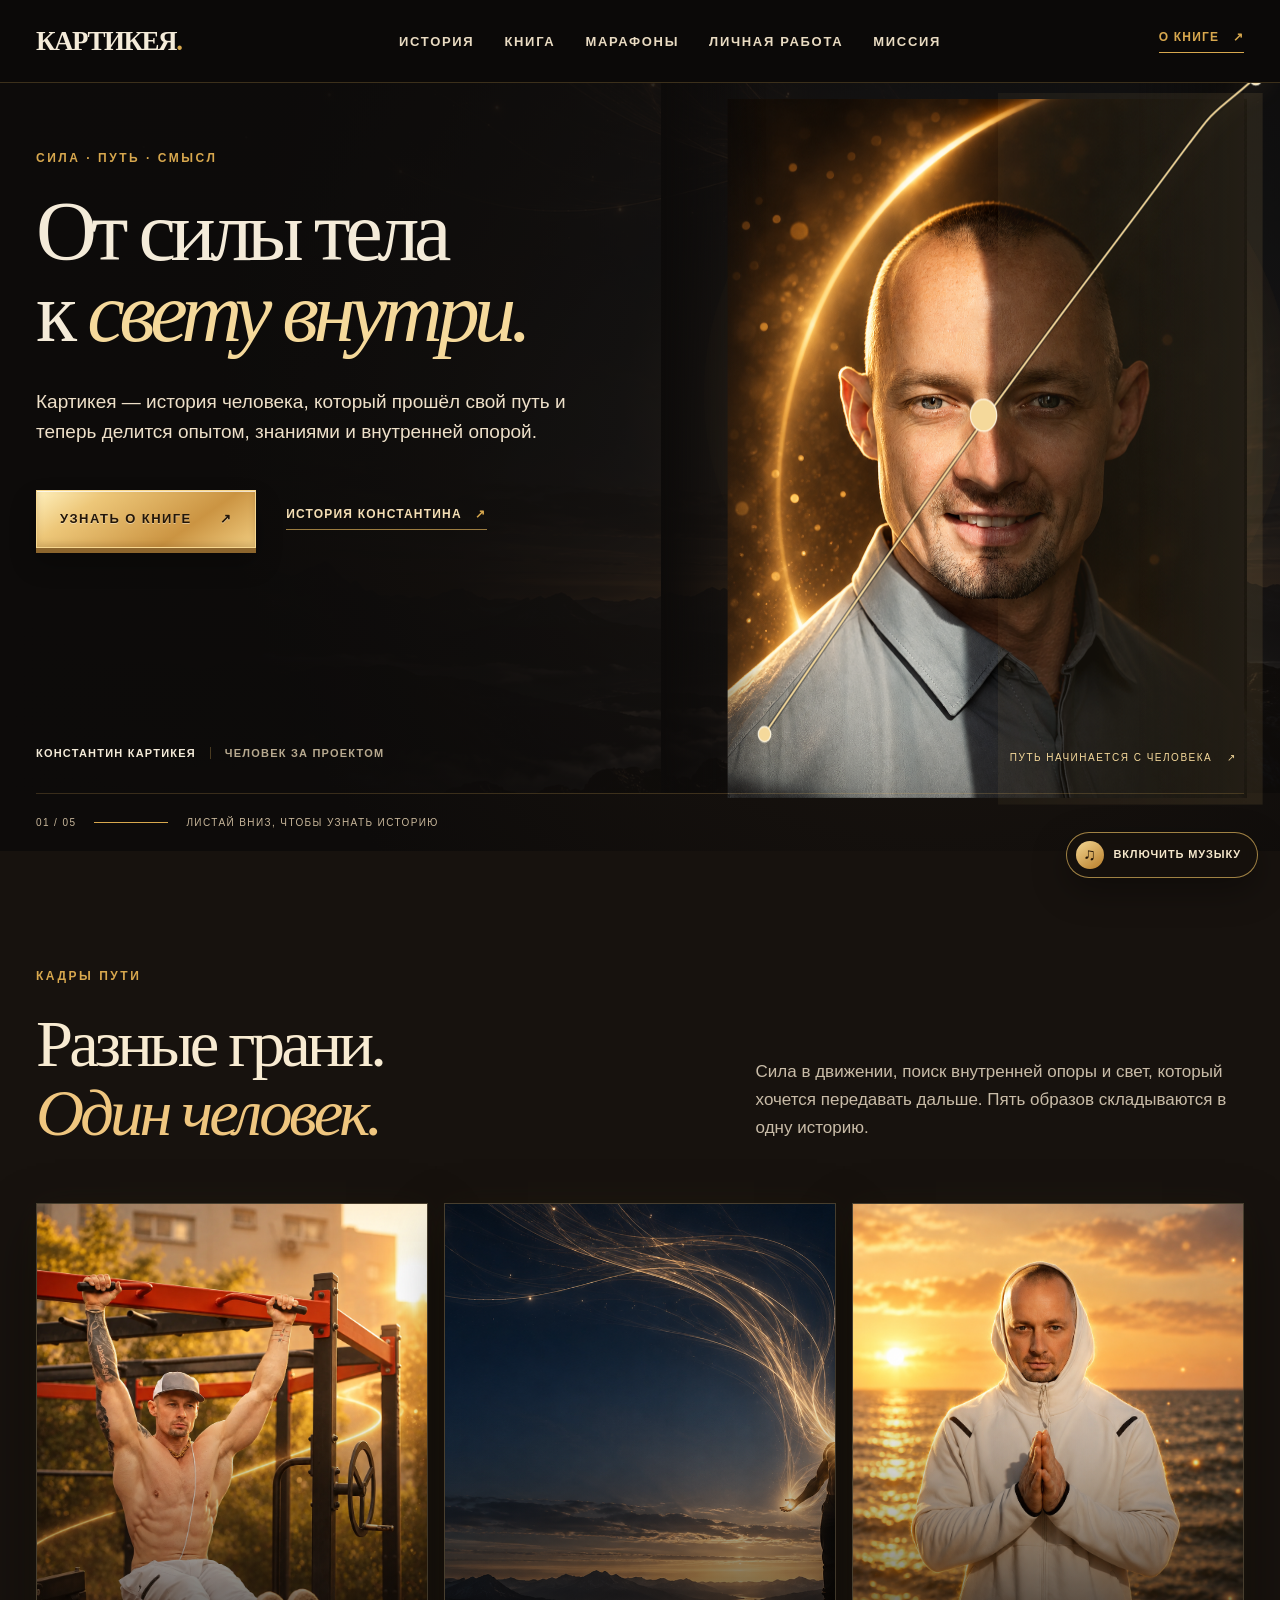
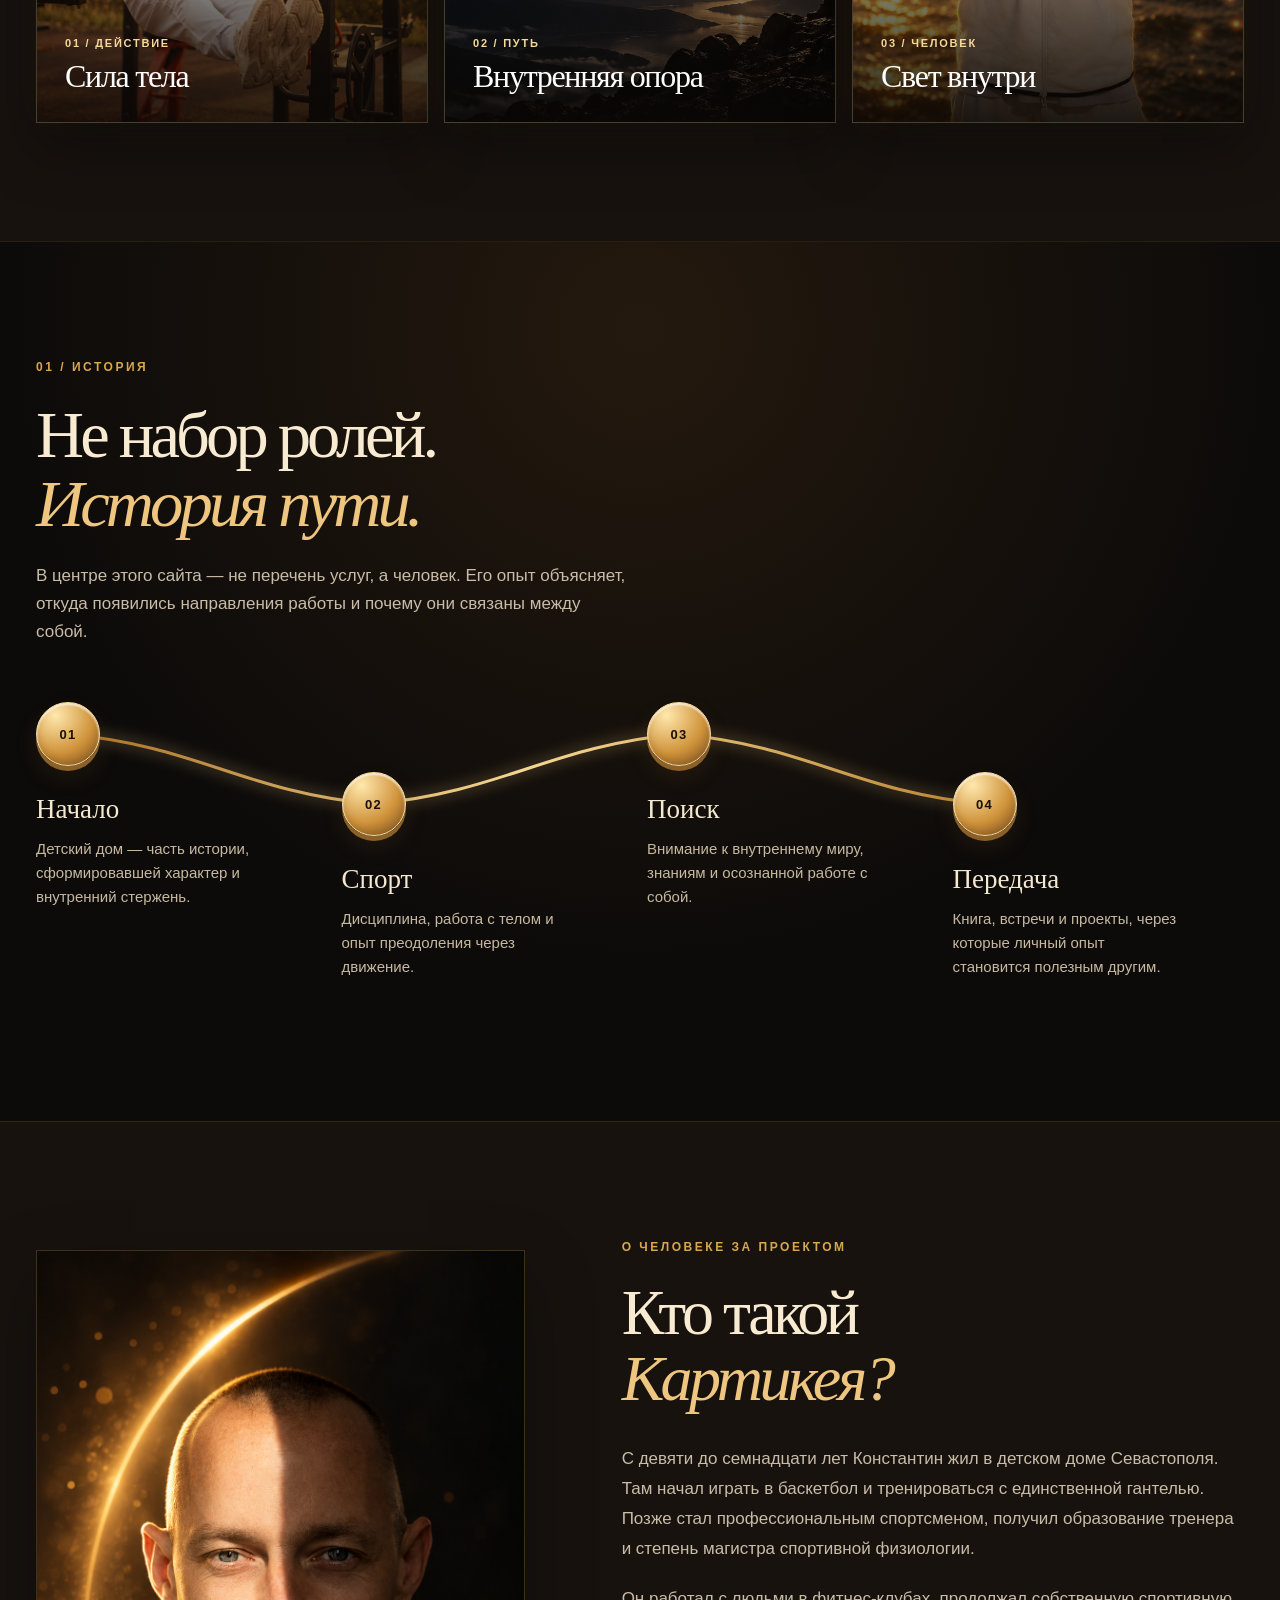
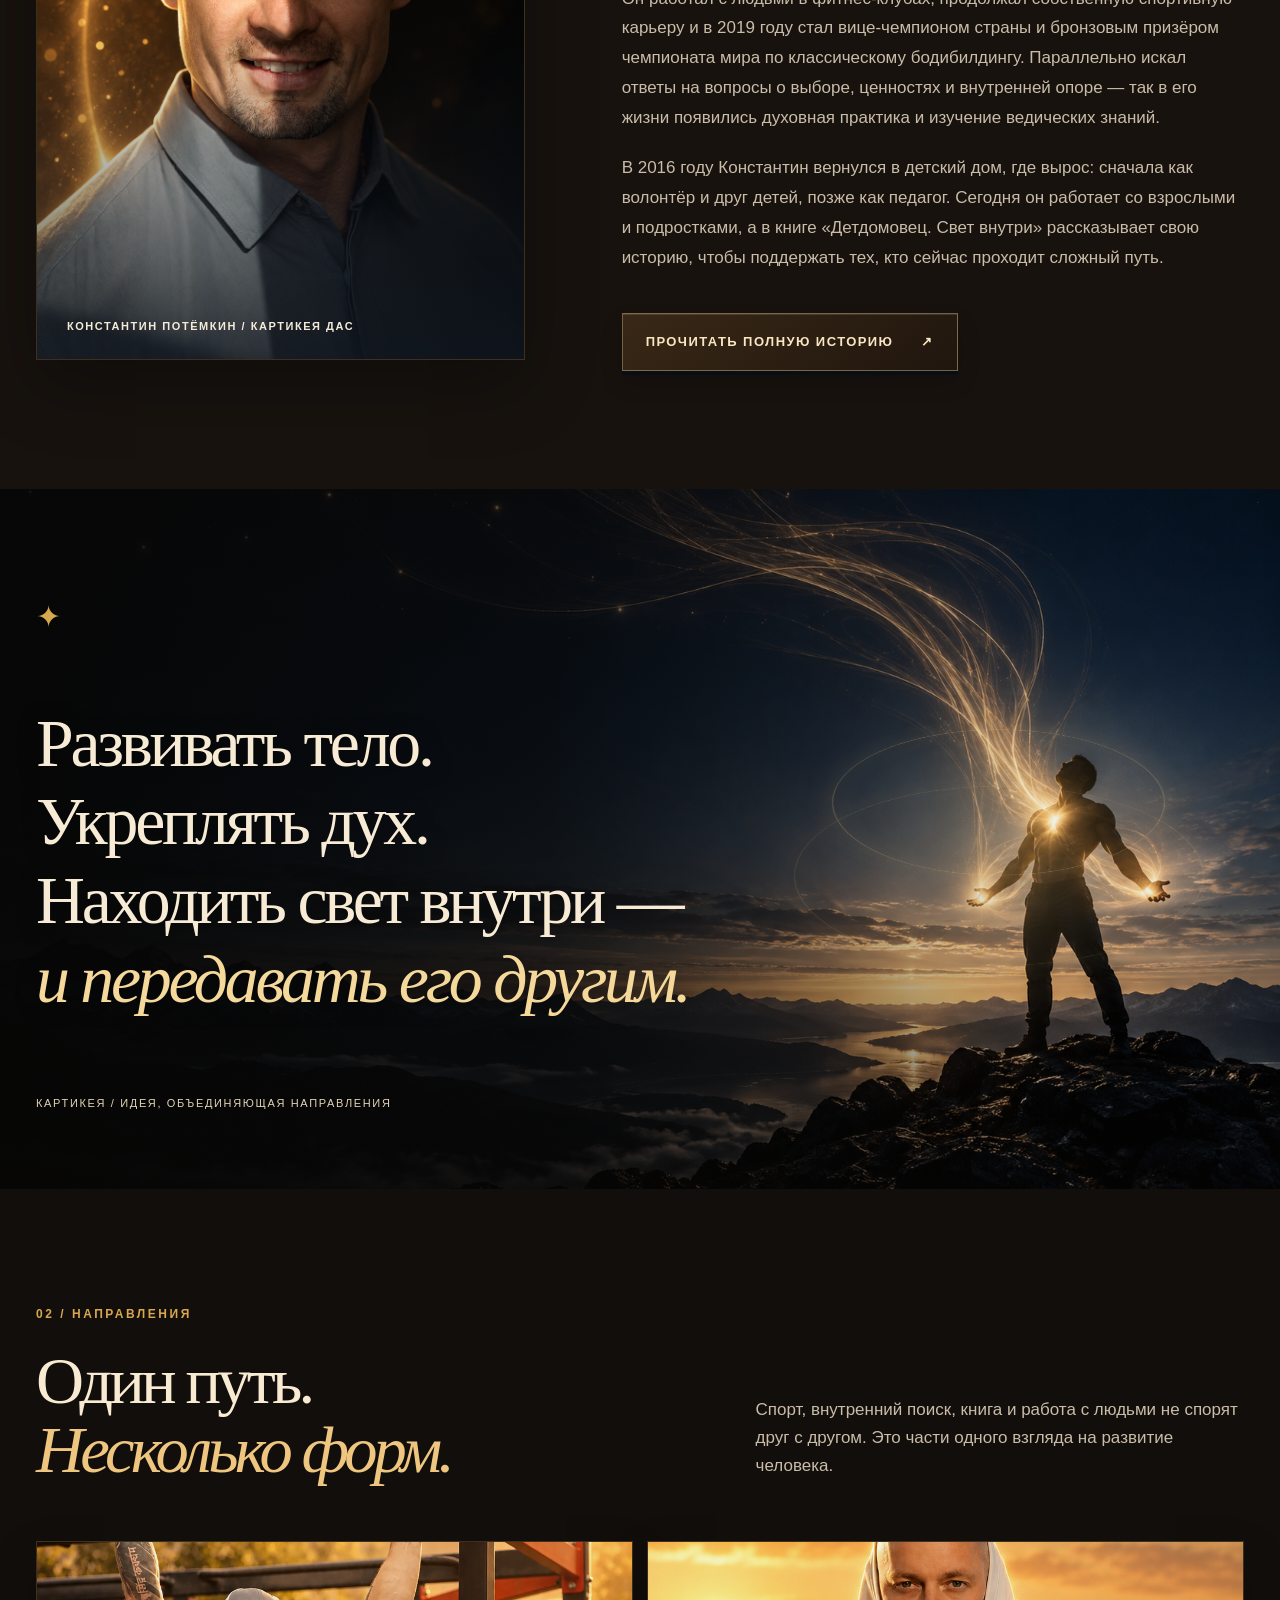
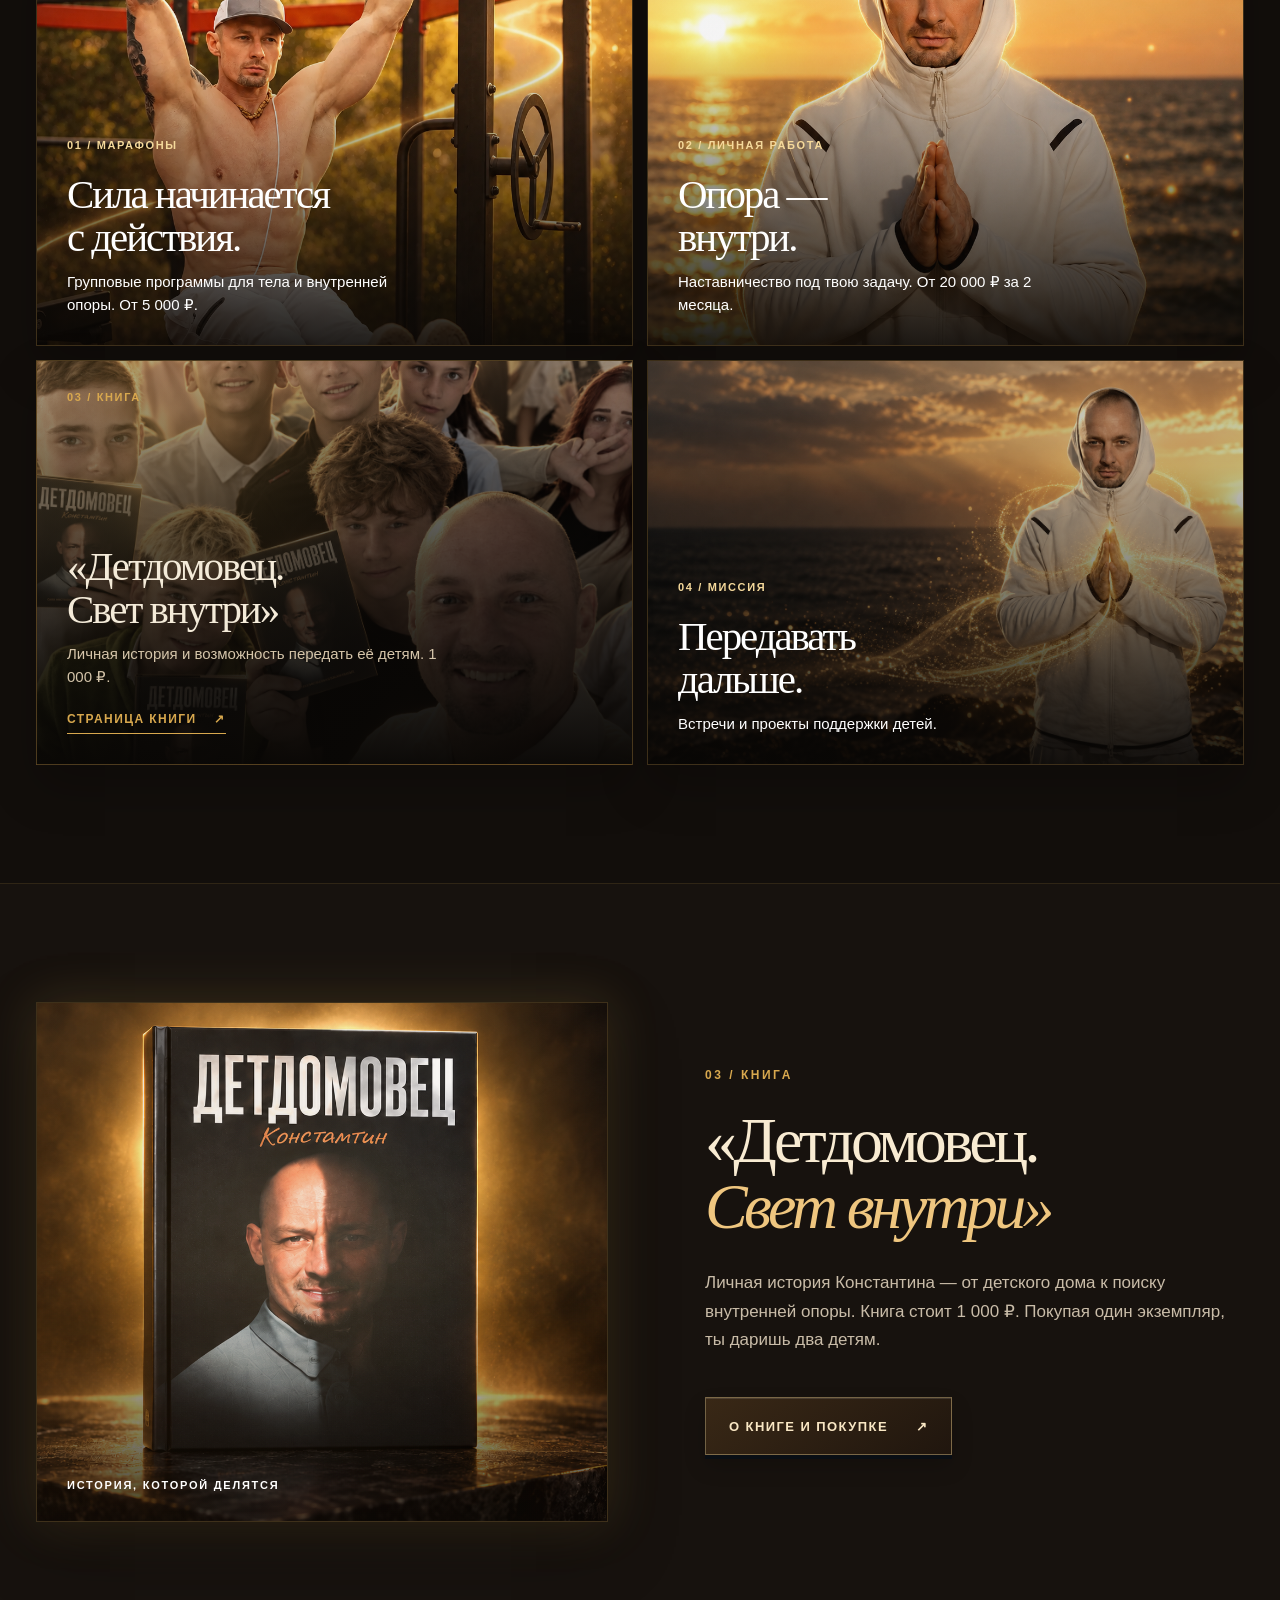
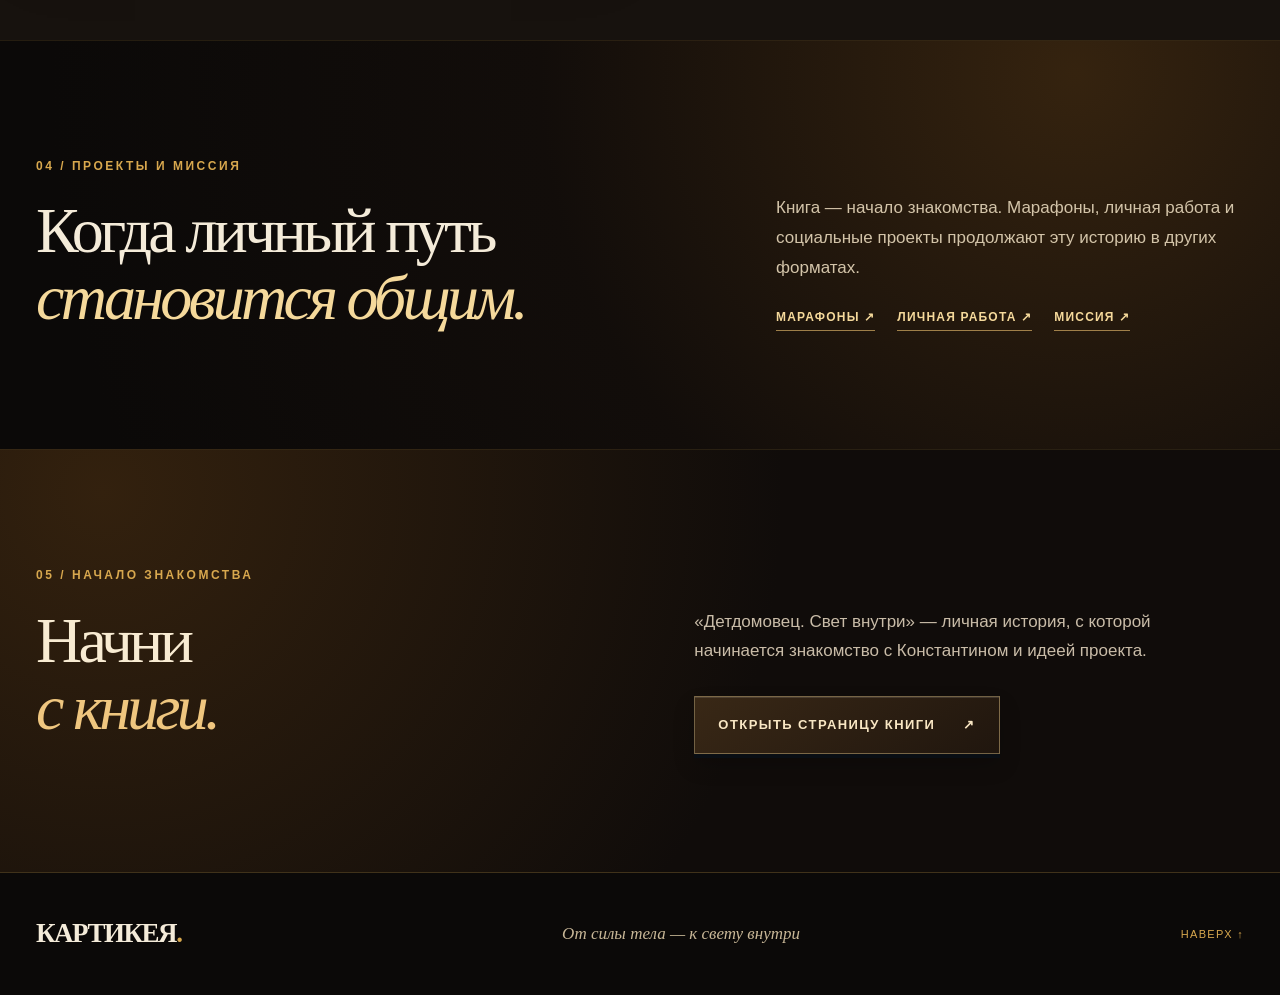
==== commit 87a7dfc7: "Feature book mockup prominently on site" ====
--- a/kartikeya/index.html
+++ b/kartikeya/index.html
@@ -8,7 +8,7 @@
   <title>Картикея — от силы тела к свету внутри</title>
   <link rel="stylesheet" href="styles.css?v=20261015-manifesto-light">
   <link rel="stylesheet" href="pages.css?v=20261014-offers">
-  <link rel="stylesheet" href="gold-theme.css?v=20261016-hd-only">
+  <link rel="stylesheet" href="gold-theme.css?v=20261016-book-spotlight">
 </head>
 <body>
   <a class="skip-link" href="#main">Перейти к содержанию</a>
@@ -150,7 +150,7 @@
 
     <section class="section book-section" id="book" aria-labelledby="book-title">
       <div class="shell book-layout">
-        <div class="book-visual"><img src="assets/book-group-gold-v2.png" alt="Константин с детьми, держащими книгу «Детдомовец»" width="1695" height="928" loading="lazy"><span class="book-visual-label">История, которой делятся</span></div>
+        <div class="book-visual"><img src="assets/book-spotlight-v2.png" alt="Книга «Детдомовец» в золотом свете" width="1695" height="928" loading="lazy"><span class="book-visual-label">История, которой делятся</span></div>
         <div class="book-copy"><p class="kicker">03 / Книга</p><h2 id="book-title">«Детдомовец.<br><i>Свет внутри»</i></h2><p>Личная история Константина — от детского дома к поиску внутренней опоры. Книга стоит 1 000 ₽. Покупая один экземпляр, ты даришь два детям.</p><a class="button button-dark" href="book.html">О книге и покупке <span aria-hidden="true">↗</span></a></div>
       </div>
     </section>
--- a/kartikeya/gold-theme.css
+++ b/kartikeya/gold-theme.css
@@ -72,6 +72,11 @@
 .book-visual:after { z-index:2; background:linear-gradient(0deg,rgba(12,8,5,.75),transparent 50%),linear-gradient(90deg,rgba(132,81,23,.16),transparent); }
 .book-visual-label { z-index:3; }
 .book-visual img,.detail-image img { filter:sepia(.25) saturate(.9) contrast(1.04); }
+.book-visual img { object-position:center center; filter:none; }
+.book-visual:before { background:radial-gradient(circle at 50% 54%,rgba(255,197,84,.12),transparent 55%); }
+.book-hero-product { position:absolute; z-index:0; inset:0 0 0 auto; width:59%; height:100%; object-fit:cover; object-position:center; }
+.book-hero:after { content:""; position:absolute; z-index:1; inset:0; pointer-events:none; background:linear-gradient(90deg,#0d0b0a 0%,rgba(13,11,10,.97) 27%,rgba(13,11,10,.67) 52%,transparent 82%); }
+.book-hero .page-hero-inner { z-index:2; }
 .mission-section,.availability-section,.bio-outro,.book-statement { background:radial-gradient(circle at 84% 8%,#35230f,#120d0a 47%,#0b0908 90%); }
 .mission-copy p,.availability-inner p:not(.kicker) { color:#d3c4a9; }
 .next-section { background:radial-gradient(circle at 8% 10%,#33210e,#100c0a 55%); }
@@ -106,6 +111,10 @@
 @keyframes gold-light-sweep { 0%,18% { transform:translateX(-65%); } 72%,100% { transform:translateX(65%); } }
 @keyframes gold-halo { 50% { opacity:.65; transform:scale(1.055); } }
 @media (max-width:760px) {
+  .book-hero { display:flex; flex-direction:column; align-items:stretch; min-height:0; }
+  .book-hero-product { position:relative; width:100%; height:auto; max-height:470px; aspect-ratio:1.5; object-fit:cover; order:2; }
+  .book-hero:after { display:none; }
+  .book-hero .page-hero-inner { order:1; padding-bottom:26px; }
   .hero-video-stage.gold-ambient-stage { display:block; opacity:.25; }
   .hero-image-wrap:before { background:linear-gradient(0deg,#0d0b0a,transparent 42%,transparent 75%,#0d0b0a); }
   .mentor-hero-image,.projects-hero-image { width:100%; opacity:.45; }
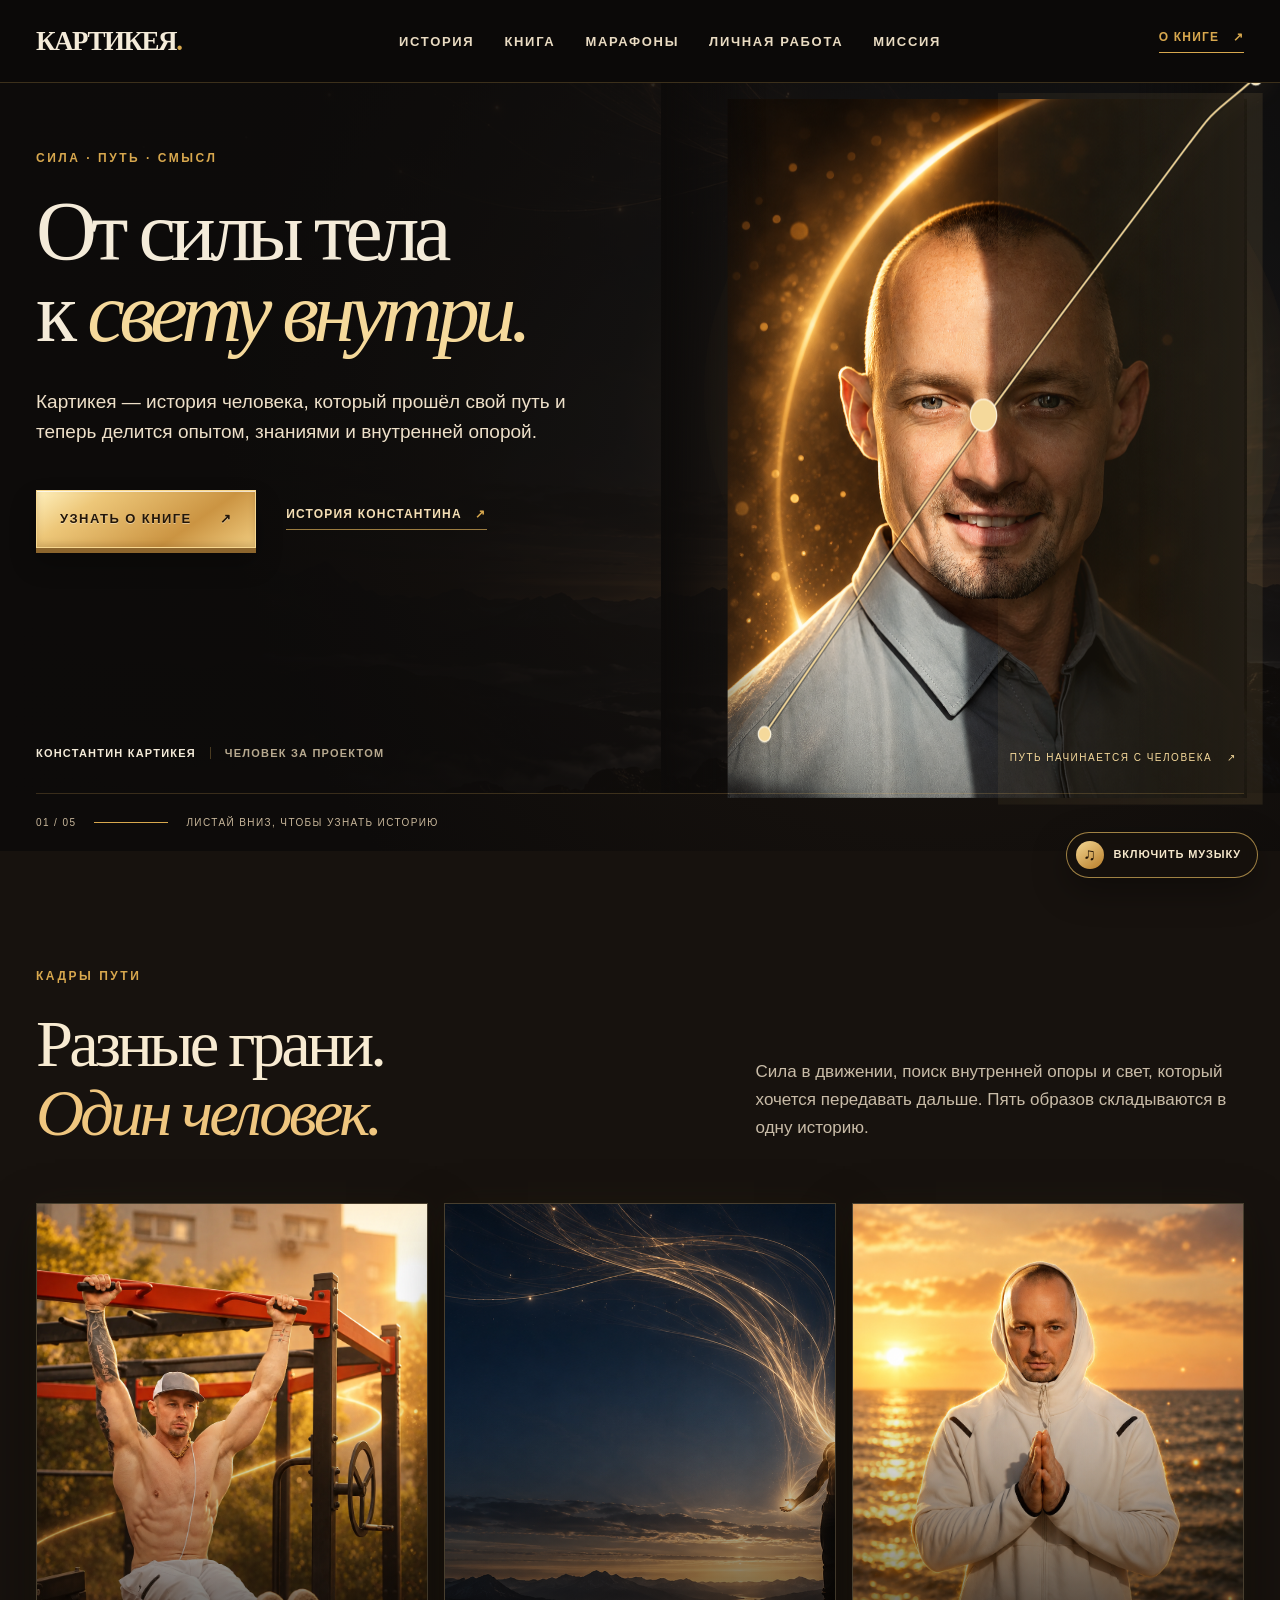
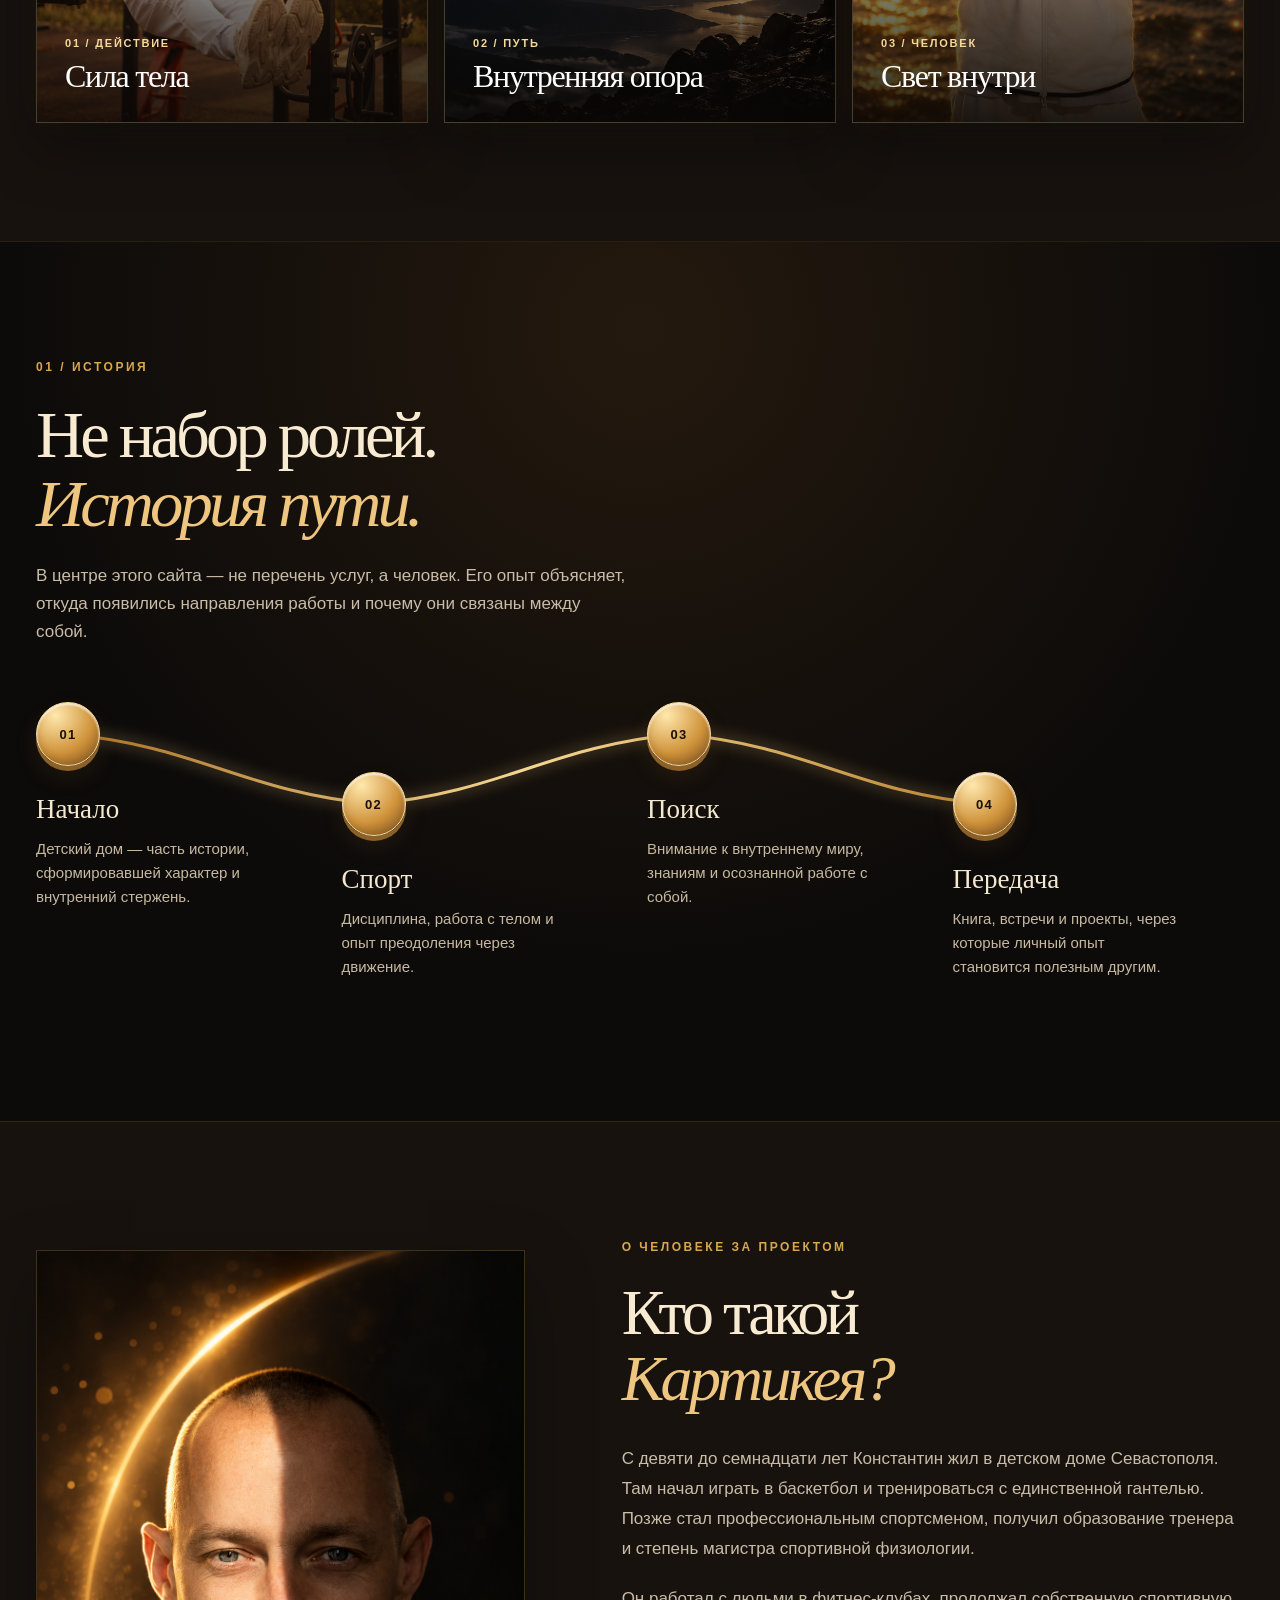
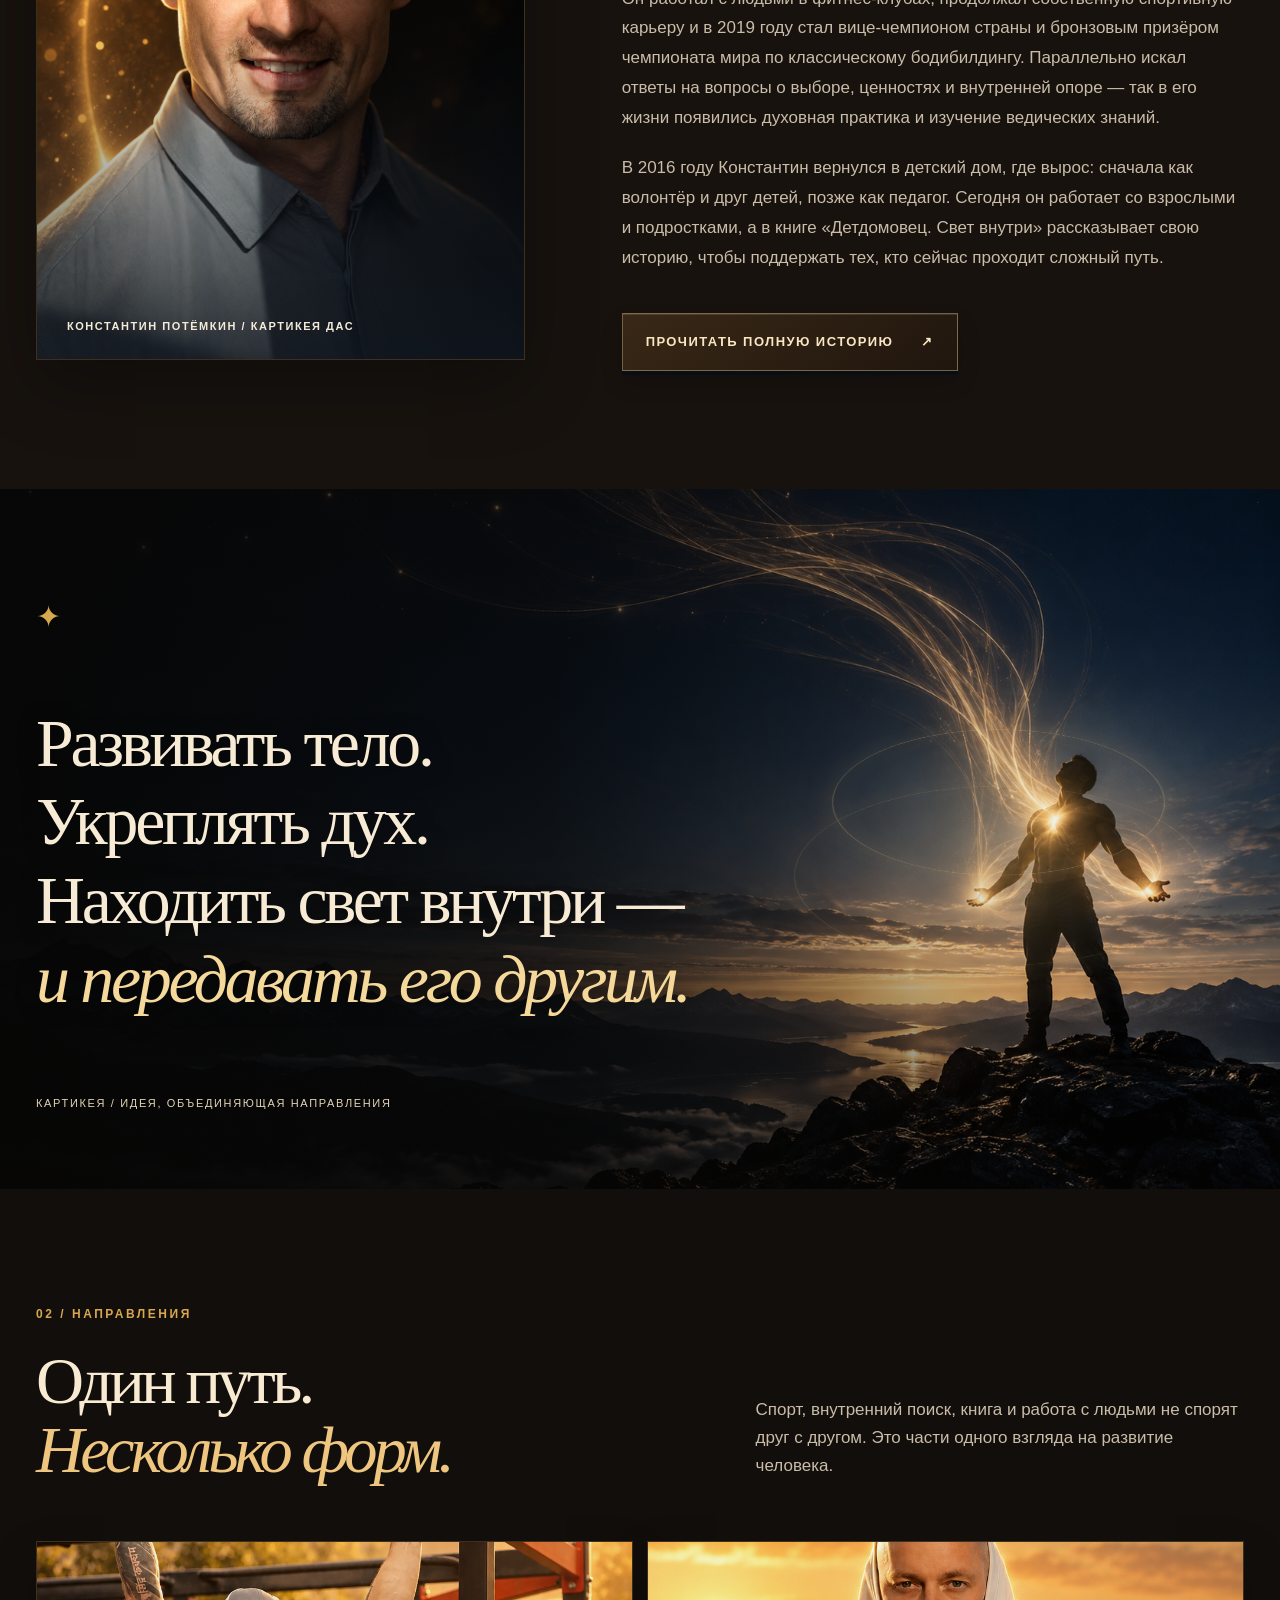
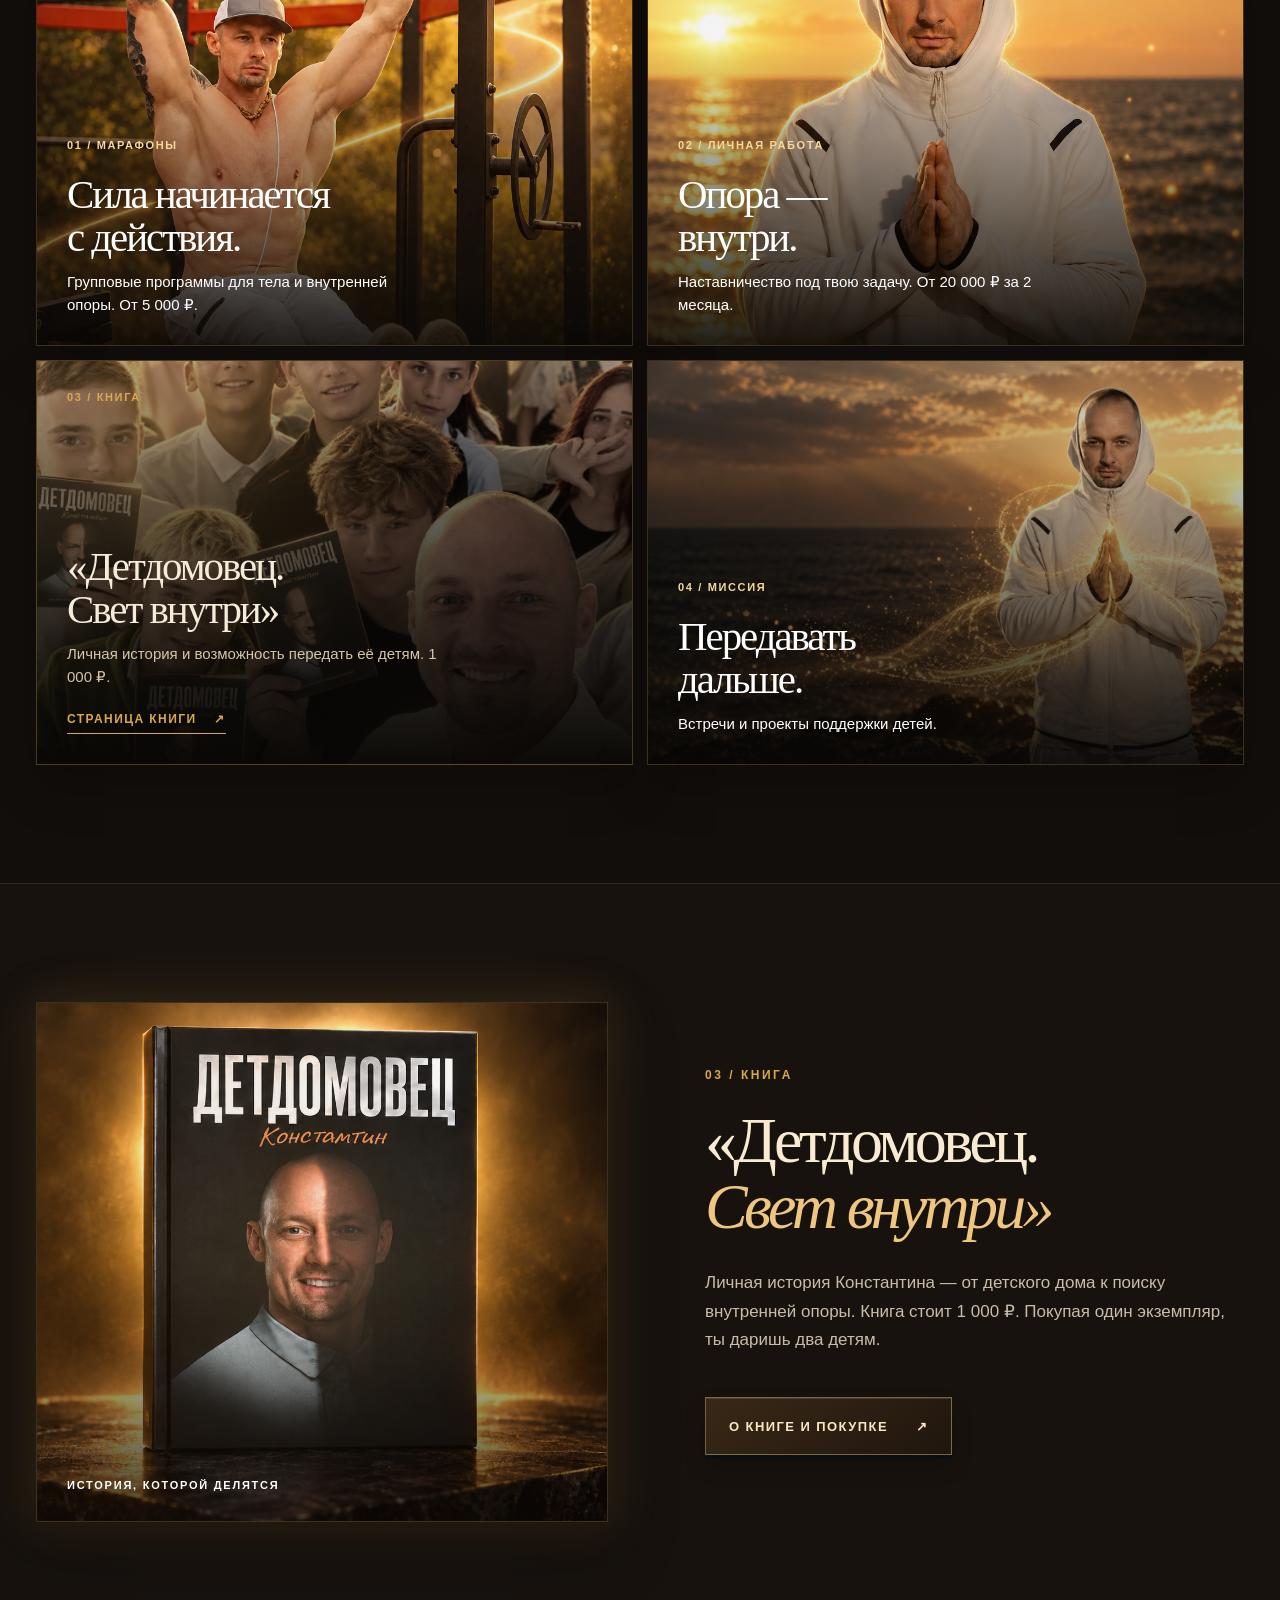
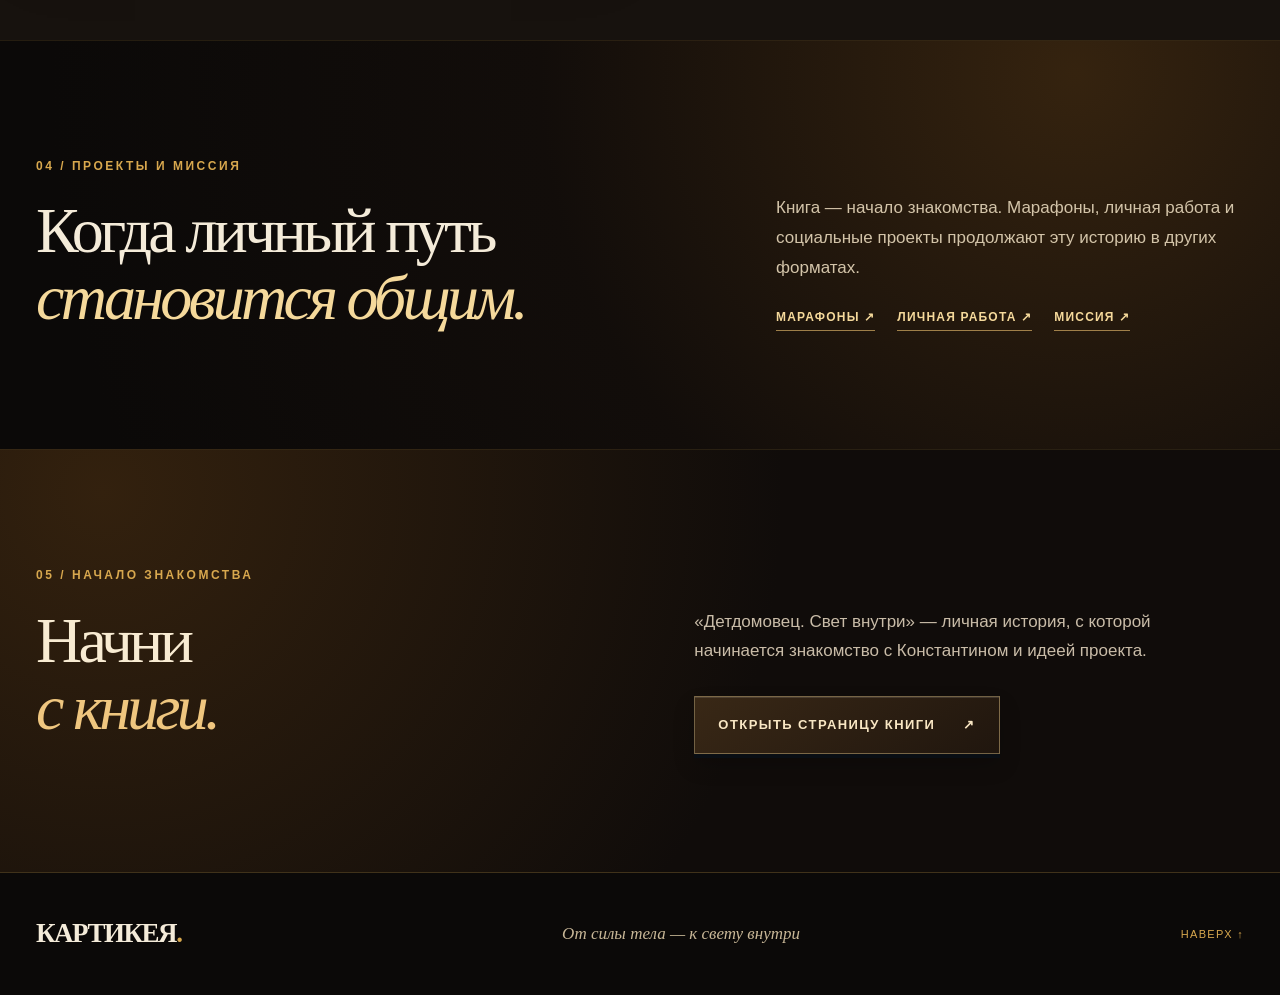
==== commit 1d0f7ca7: "Correct face proportions on book mockup" ====
--- a/kartikeya/index.html
+++ b/kartikeya/index.html
@@ -8,7 +8,7 @@
   <title>Картикея — от силы тела к свету внутри</title>
   <link rel="stylesheet" href="styles.css?v=20261015-manifesto-light">
   <link rel="stylesheet" href="pages.css?v=20261014-offers">
-  <link rel="stylesheet" href="gold-theme.css?v=20261016-book-spotlight">
+  <link rel="stylesheet" href="gold-theme.css?v=20261016-book-spotlight-2">
 </head>
 <body>
   <a class="skip-link" href="#main">Перейти к содержанию</a>
@@ -150,7 +150,7 @@
 
     <section class="section book-section" id="book" aria-labelledby="book-title">
       <div class="shell book-layout">
-        <div class="book-visual"><img src="assets/book-spotlight-v2.png" alt="Книга «Детдомовец» в золотом свете" width="1695" height="928" loading="lazy"><span class="book-visual-label">История, которой делятся</span></div>
+        <div class="book-visual"><img src="assets/book-spotlight-v3.png" alt="Книга «Детдомовец» в золотом свете" width="1695" height="928" loading="lazy"><span class="book-visual-label">История, которой делятся</span></div>
         <div class="book-copy"><p class="kicker">03 / Книга</p><h2 id="book-title">«Детдомовец.<br><i>Свет внутри»</i></h2><p>Личная история Константина — от детского дома к поиску внутренней опоры. Книга стоит 1 000 ₽. Покупая один экземпляр, ты даришь два детям.</p><a class="button button-dark" href="book.html">О книге и покупке <span aria-hidden="true">↗</span></a></div>
       </div>
     </section>
--- a/kartikeya/gold-theme.css
+++ b/kartikeya/gold-theme.css
@@ -77,6 +77,13 @@
 .book-hero-product { position:absolute; z-index:0; inset:0 0 0 auto; width:59%; height:100%; object-fit:cover; object-position:center; }
 .book-hero:after { content:""; position:absolute; z-index:1; inset:0; pointer-events:none; background:linear-gradient(90deg,#0d0b0a 0%,rgba(13,11,10,.97) 27%,rgba(13,11,10,.67) 52%,transparent 82%); }
 .book-hero .page-hero-inner { z-index:2; }
+@media (min-width:761px) and (max-width:1050px) {
+  .book-hero-product { width:51%; }
+  .book-hero .page-hero-inner { width:calc(100% - 40px); }
+  .book-hero h1 { max-width:48%; font-size:clamp(44px,5.3vw,58px); }
+  .book-hero .page-lead { max-width:46%; font-size:16px; }
+  .book-hero:after { background:linear-gradient(90deg,#0d0b0a 0%,rgba(13,11,10,.96) 36%,rgba(13,11,10,.52) 56%,transparent 76%); }
+}
 .mission-section,.availability-section,.bio-outro,.book-statement { background:radial-gradient(circle at 84% 8%,#35230f,#120d0a 47%,#0b0908 90%); }
 .mission-copy p,.availability-inner p:not(.kicker) { color:#d3c4a9; }
 .next-section { background:radial-gradient(circle at 8% 10%,#33210e,#100c0a 55%); }
@@ -110,6 +117,10 @@
 @keyframes gold-portrait-breathe { from { transform:scale(1.01) translate3d(0,0,0); } to { transform:scale(1.065) translate3d(0,-.8%,0); } }
 @keyframes gold-light-sweep { 0%,18% { transform:translateX(-65%); } 72%,100% { transform:translateX(65%); } }
 @keyframes gold-halo { 50% { opacity:.65; transform:scale(1.055); } }
+@media (max-width:900px) {
+  .desktop-nav,.header-link { display:none; }
+  .menu-toggle { display:block; }
+}
 @media (max-width:760px) {
   .book-hero { display:flex; flex-direction:column; align-items:stretch; min-height:0; }
   .book-hero-product { position:relative; width:100%; height:auto; max-height:470px; aspect-ratio:1.5; object-fit:cover; order:2; }
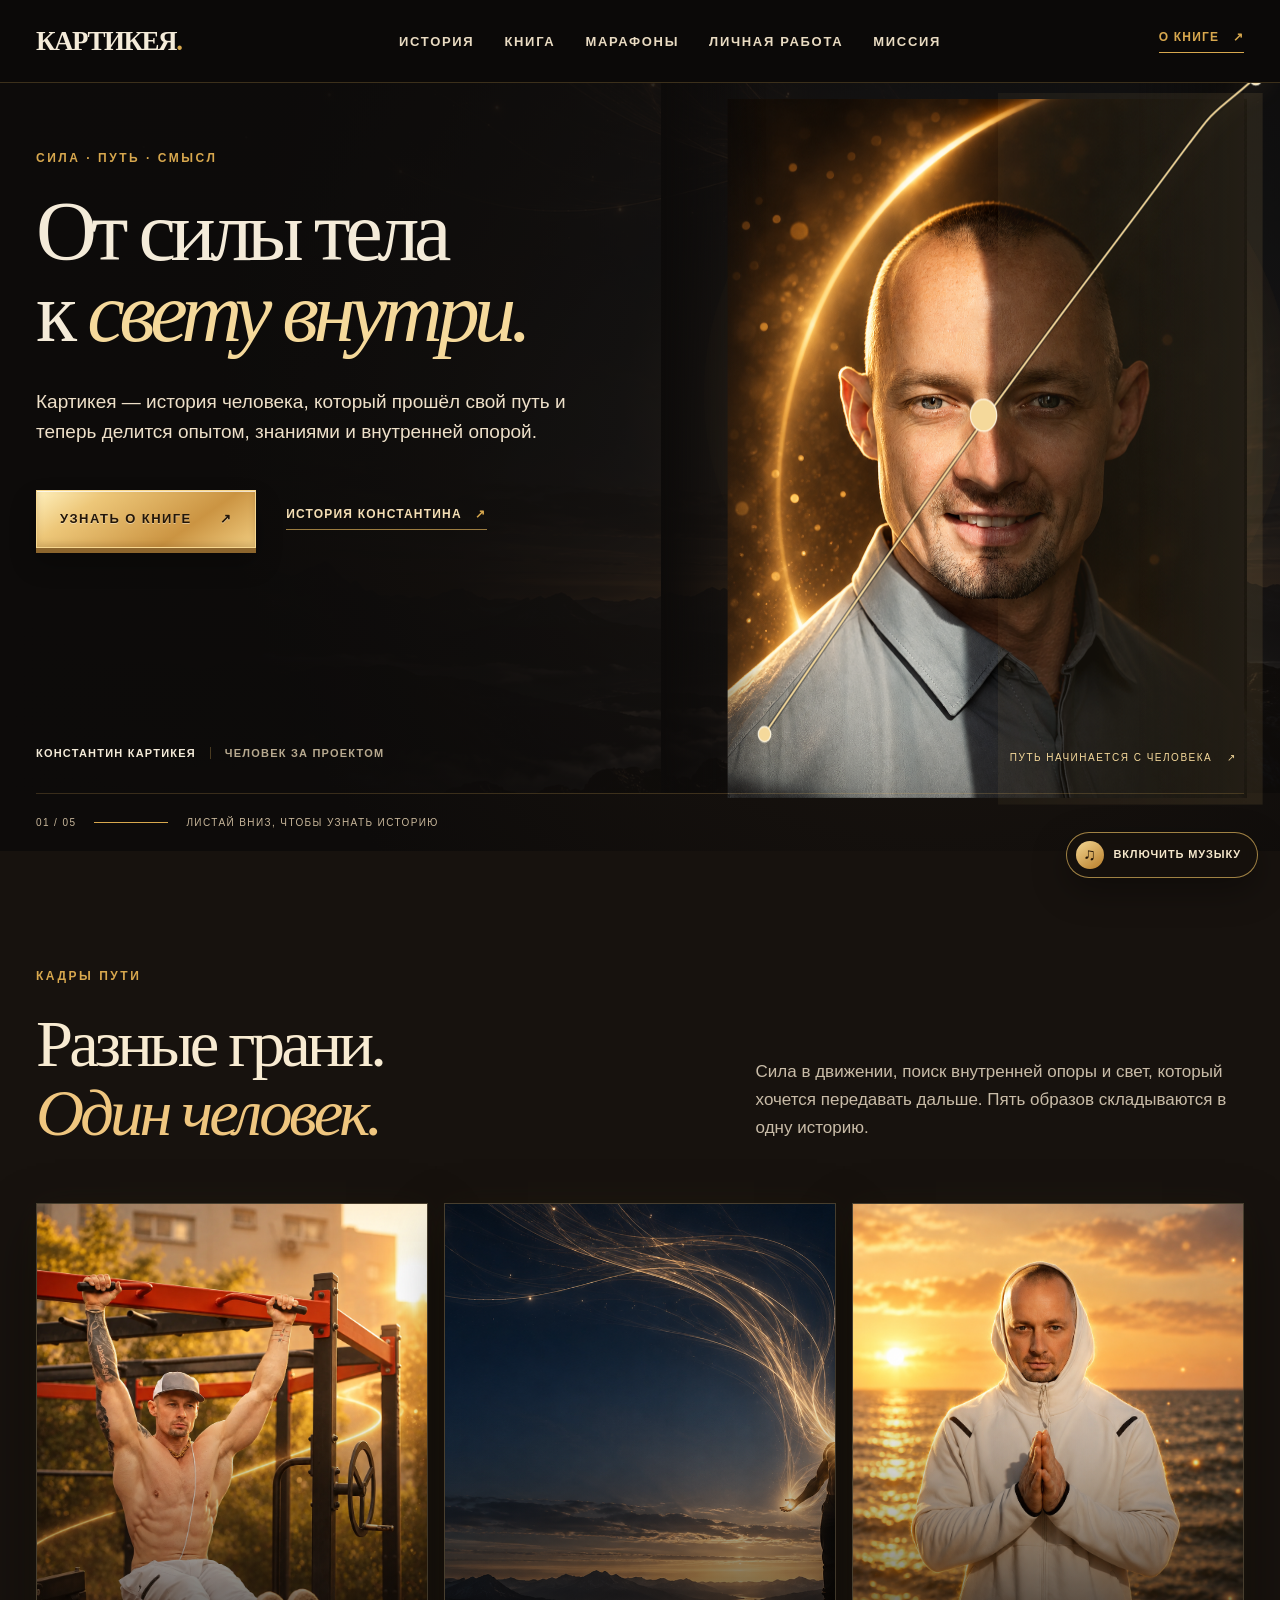
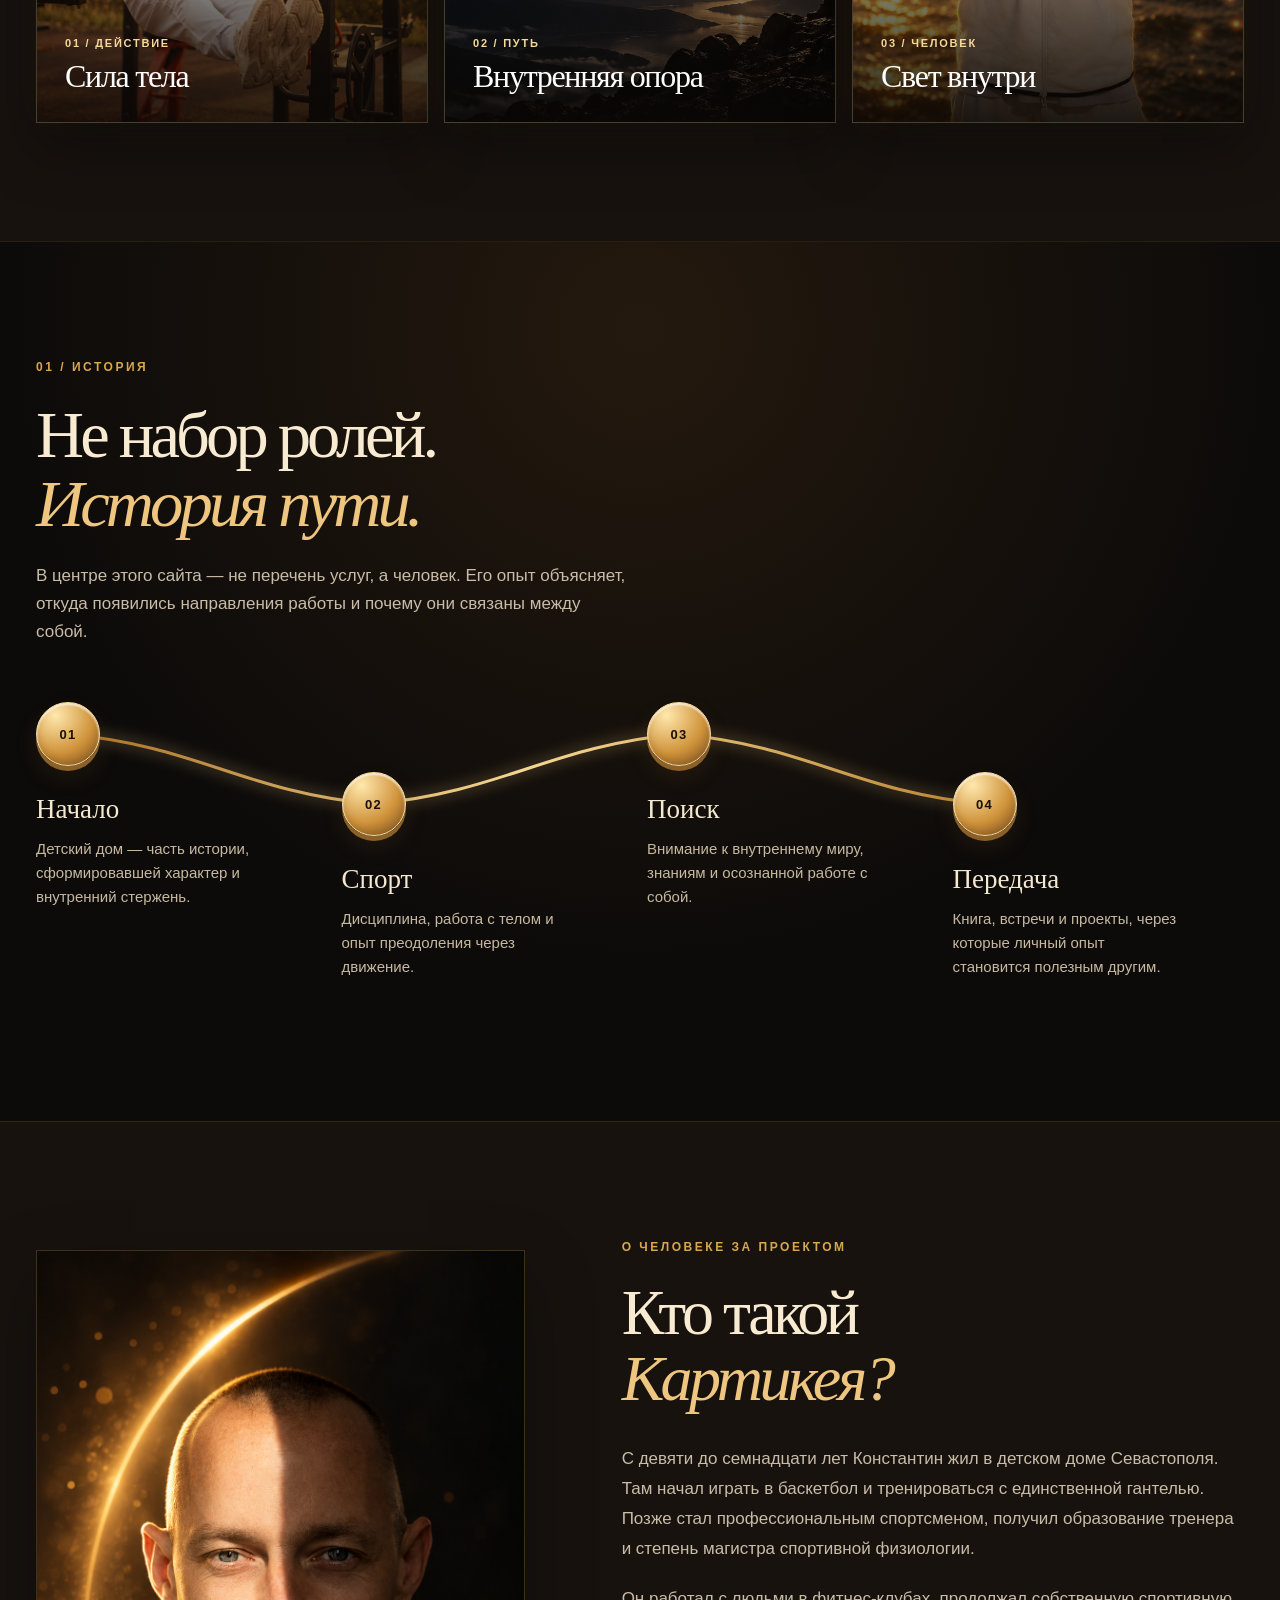
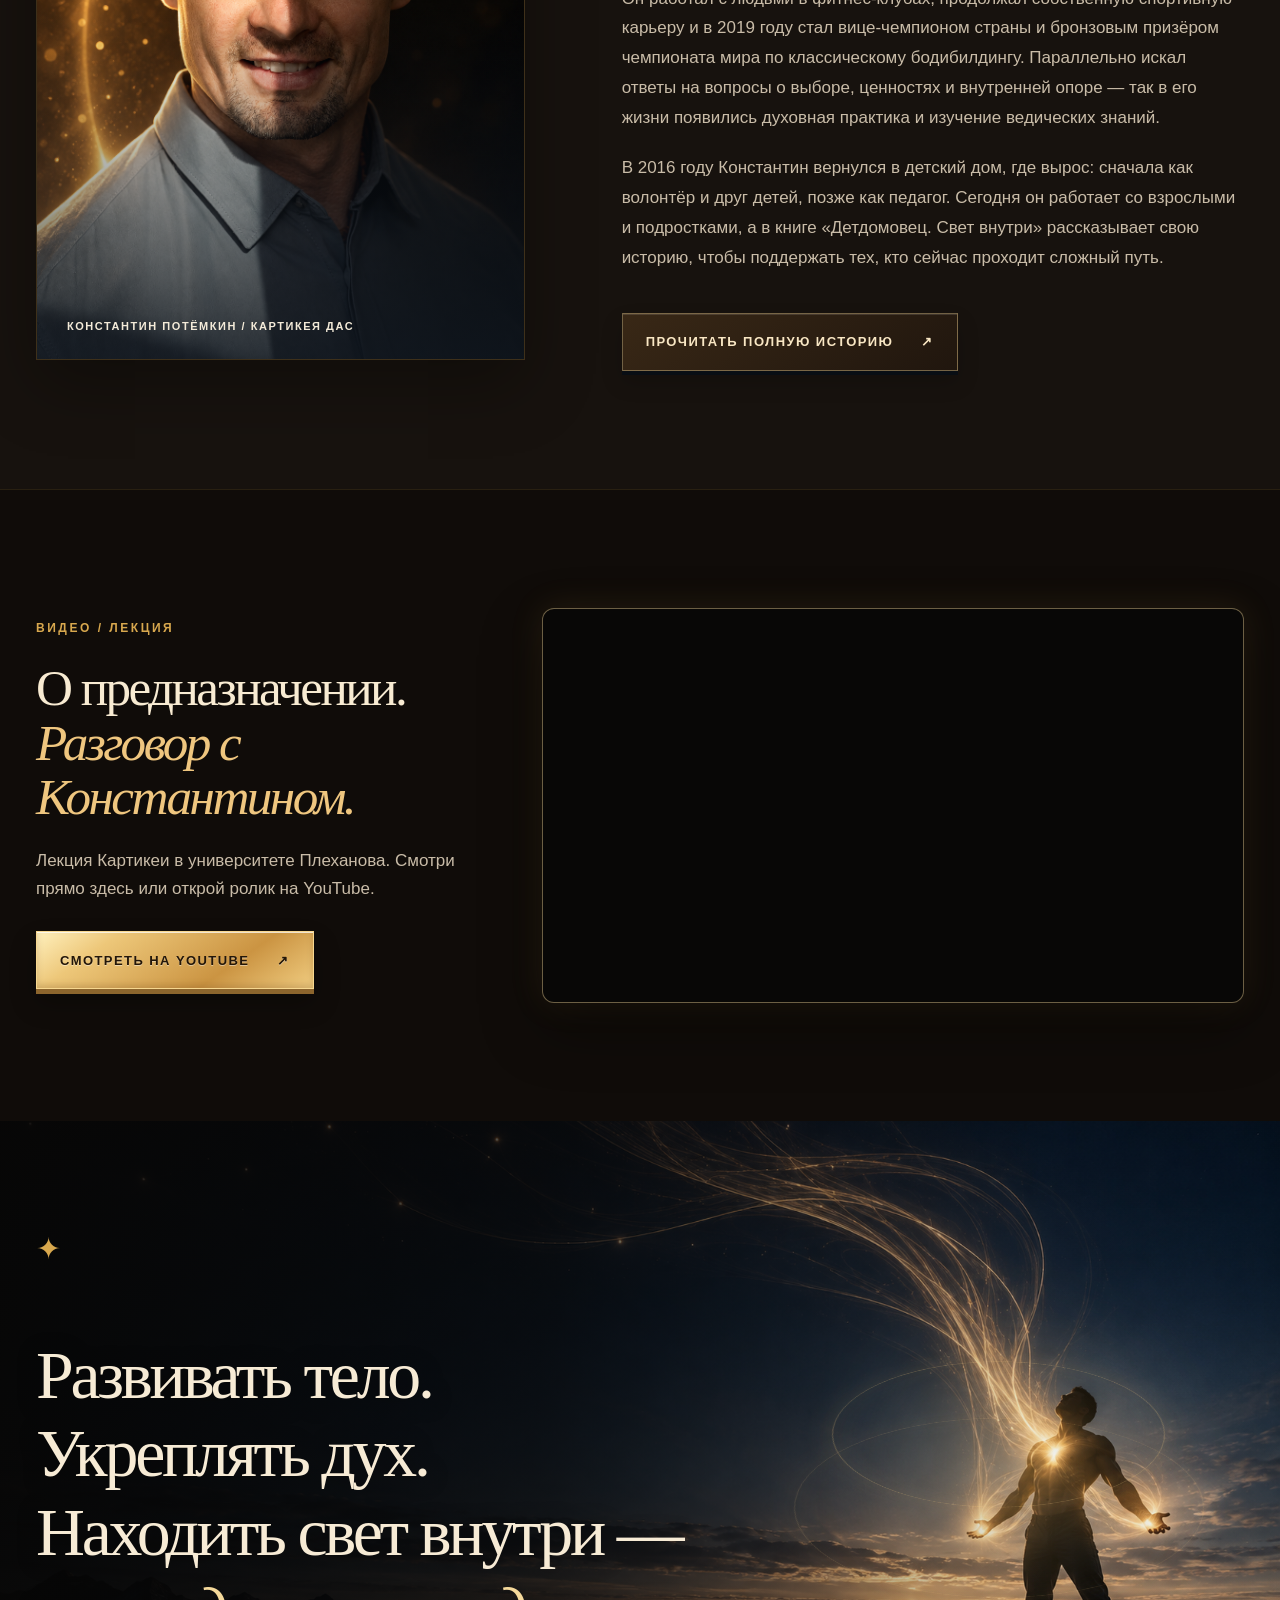
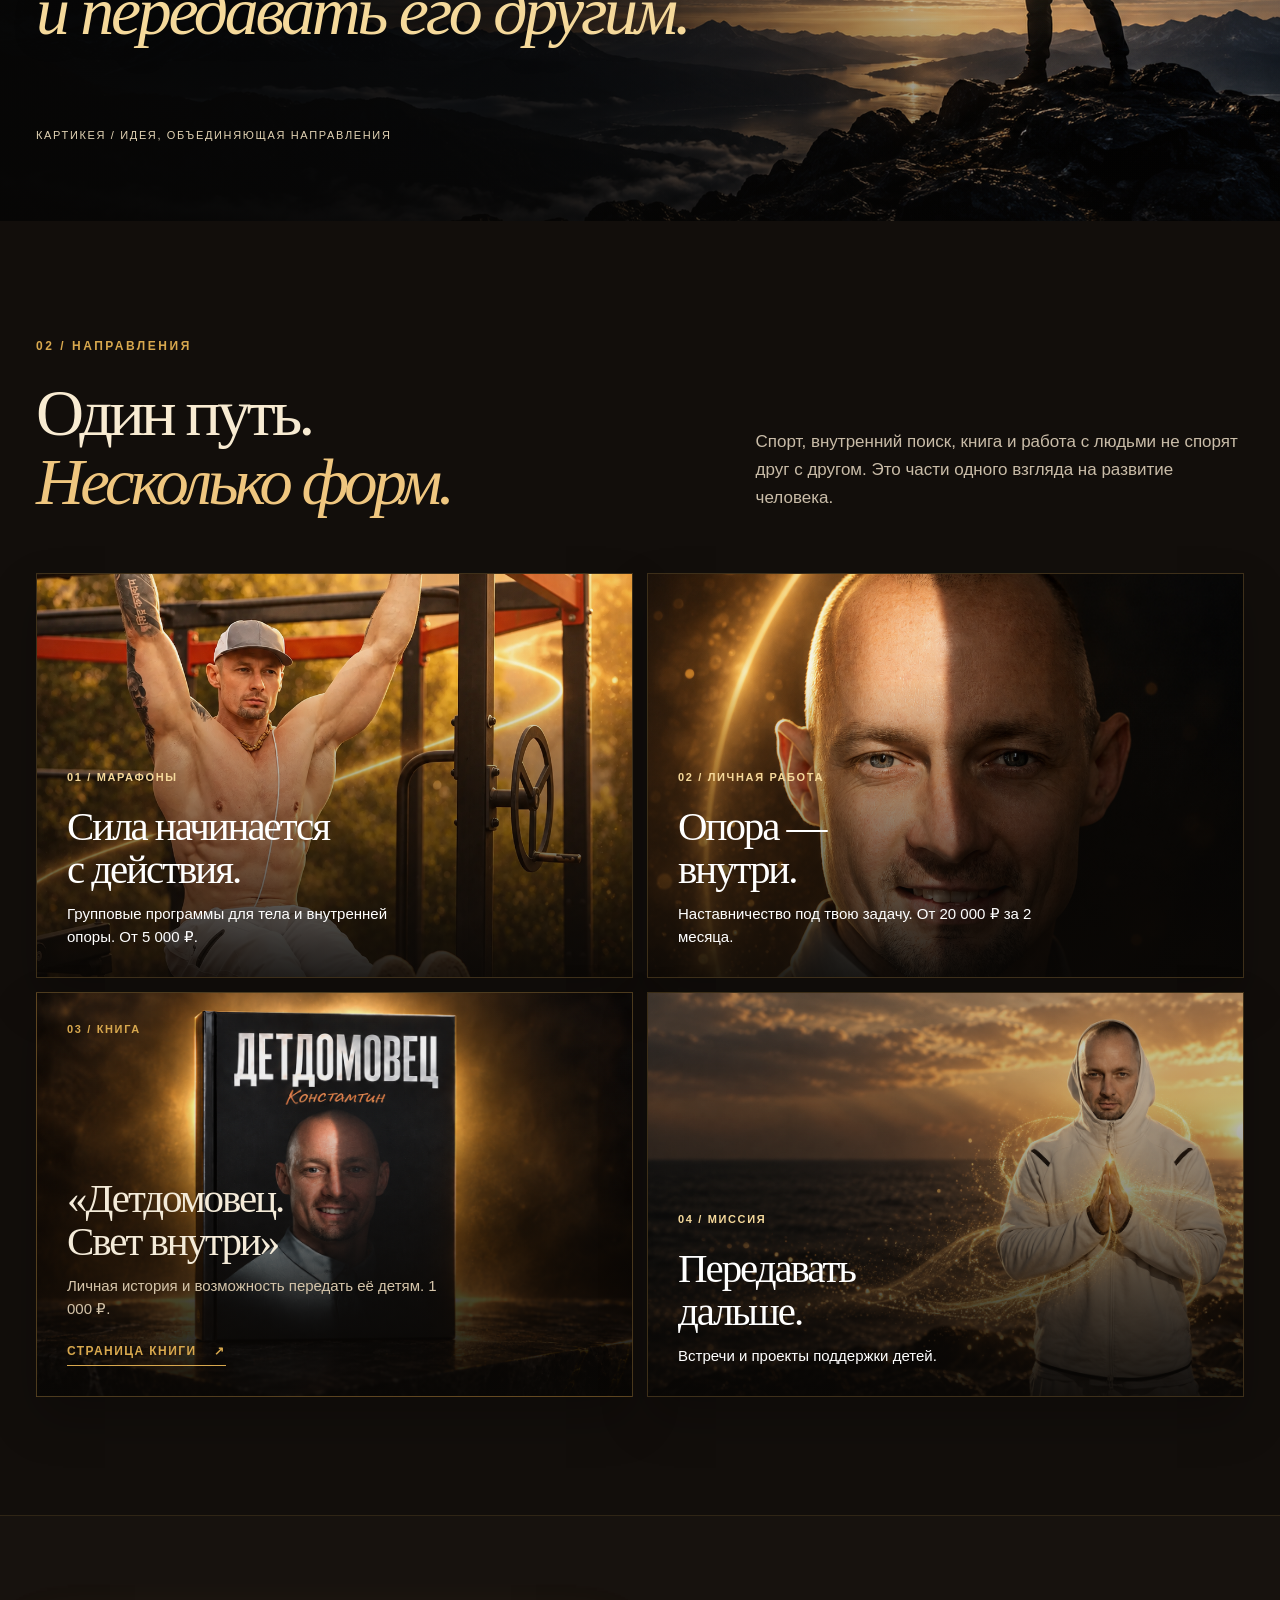
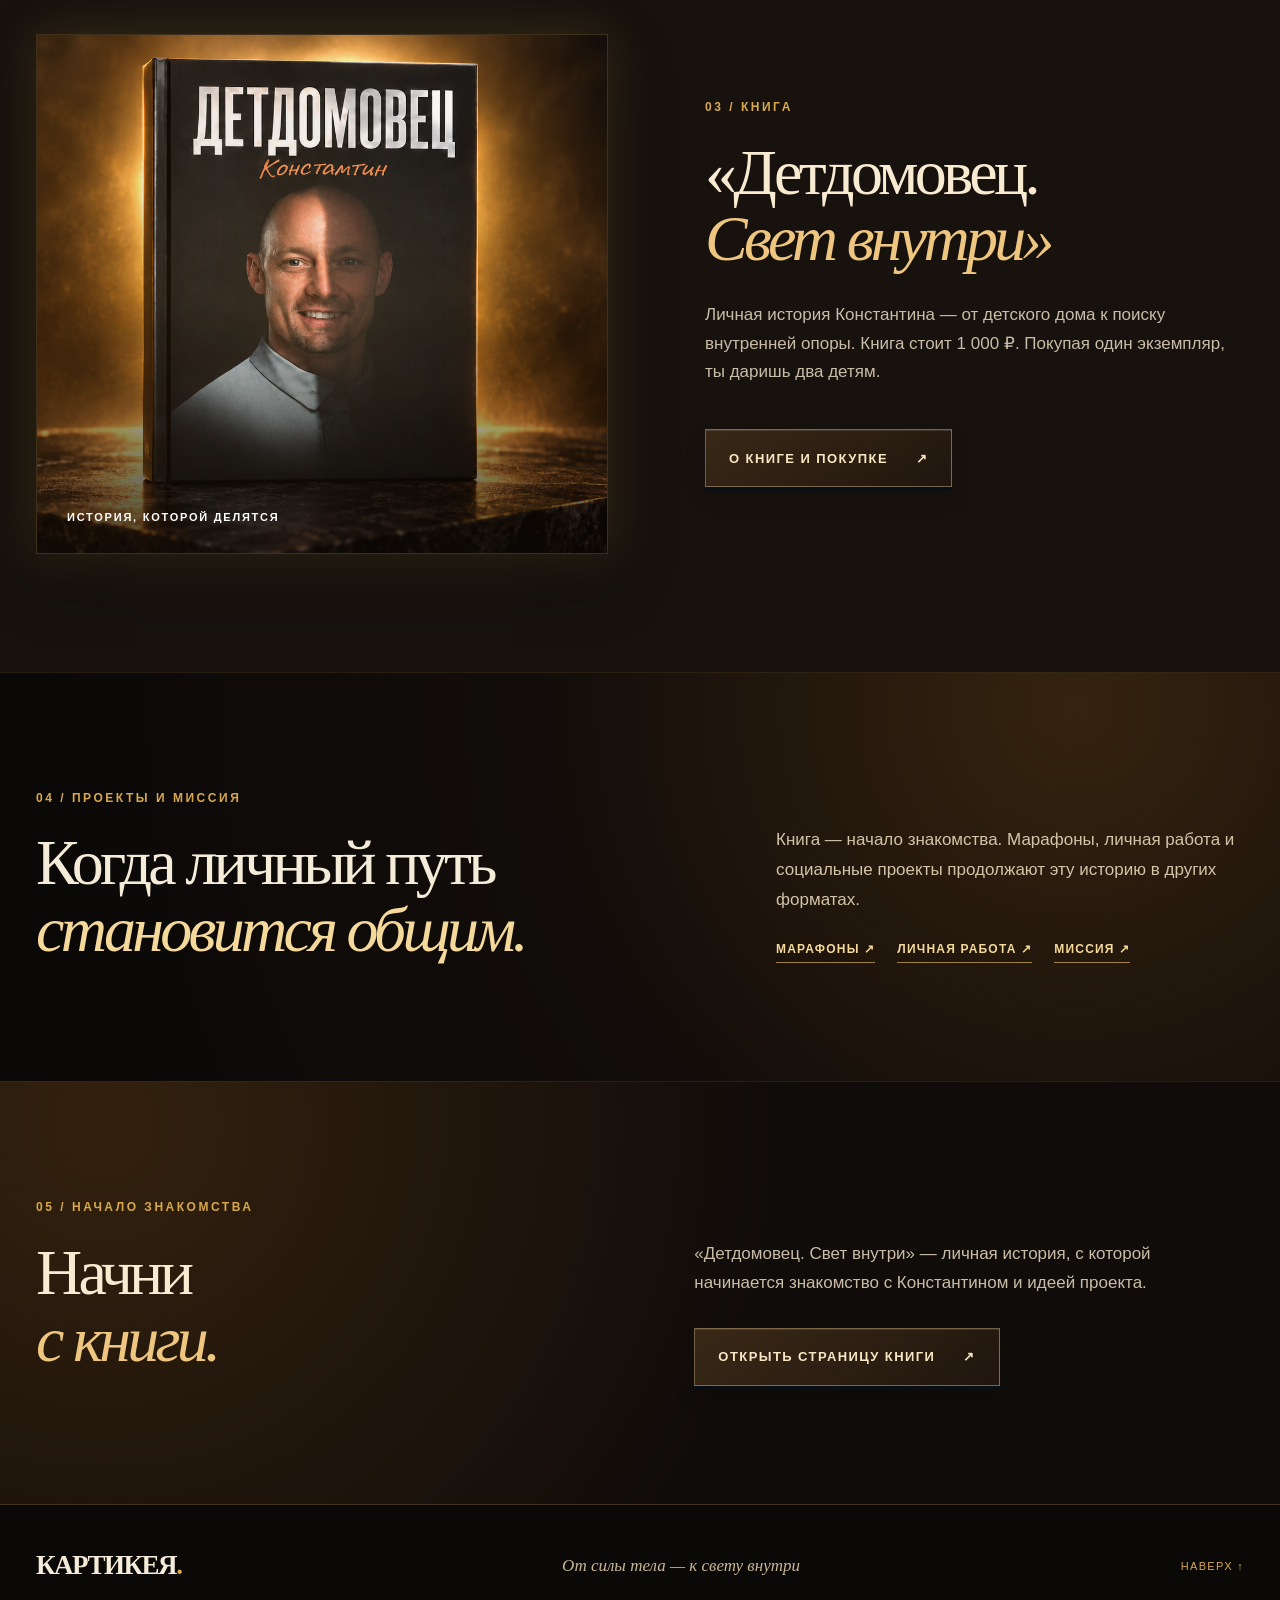
==== commit e19dfe56: "Publish Kartikeya HD visuals and YouTube lecture" ====
--- a/kartikeya/index.html
+++ b/kartikeya/index.html
@@ -8,7 +8,7 @@
   <title>Картикея — от силы тела к свету внутри</title>
   <link rel="stylesheet" href="styles.css?v=20261015-manifesto-light">
   <link rel="stylesheet" href="pages.css?v=20261014-offers">
-  <link rel="stylesheet" href="gold-theme.css?v=20261016-book-spotlight-2">
+  <link rel="stylesheet" href="gold-theme.css?v=20261017-youtube-lecture">
 </head>
 <body>
   <a class="skip-link" href="#main">Перейти к содержанию</a>
@@ -32,7 +32,7 @@
 
   <main id="main">
     <section class="hero" id="top" aria-labelledby="hero-title">
-      <div class="hero-video-stage gold-ambient-stage" aria-hidden="true"><img src="assets/gold-mountain.png" alt="" width="1695" height="928" fetchpriority="high"><video class="motion-clip" data-motion-clip data-autoplay="in-view" data-src="assets/scene-manifesto.mp4" muted loop playsinline preload="none"></video></div>
+      <div class="hero-video-stage gold-ambient-stage" aria-hidden="true"><img src="assets/gold-mountain.png" alt="" width="1695" height="928" fetchpriority="high"><video class="motion-clip" data-motion-clip data-autoplay="in-view" data-src="assets/gold-mountain-topaz-1080.mp4" muted loop playsinline preload="none"></video></div>
       <div class="hero-copy shell">
         <div class="hero-text">
           <p class="kicker light">Сила · путь · смысл</p>
@@ -69,7 +69,7 @@
         </div>
         <div class="chapter-grid">
           <figure class="chapter-card chapter-card-sport reveal gold-motion"><img src="assets/gold-sport.png" alt="Константин тренируется на турнике в золотом вечернем свете" width="1024" height="1536" loading="lazy"><video class="motion-clip" data-motion-clip data-autoplay="in-view" data-src="assets/scene-sport.mp4" muted loop playsinline preload="none" aria-hidden="true"></video><figcaption><span>01 / Действие</span><strong>Сила тела</strong></figcaption></figure>
-          <figure class="chapter-card chapter-card-sea reveal gold-motion"><img src="assets/gold-mountain.png" alt="Силуэт человека на вершине среди золотых линий света" width="1695" height="928" loading="lazy"><figcaption><span>02 / Путь</span><strong>Внутренняя опора</strong></figcaption></figure>
+          <figure class="chapter-card chapter-card-sea reveal gold-motion"><img src="assets/gold-mountain.png" alt="Силуэт человека на вершине среди золотых линий света" width="1695" height="928" loading="lazy"><video class="motion-clip" data-motion-clip data-autoplay="in-view" data-src="assets/gold-mountain-topaz-1080.mp4" muted loop playsinline preload="none" aria-hidden="true"></video><figcaption><span>02 / Путь</span><strong>Внутренняя опора</strong></figcaption></figure>
           <figure class="chapter-card chapter-card-portrait reveal gold-motion"><img src="assets/gold-sea-calm.png" alt="Константин у моря в золотом свечении" width="1024" height="1536" loading="lazy"><video class="motion-clip" data-motion-clip data-autoplay="in-view" data-src="assets/scene-manifesto.mp4" muted loop playsinline preload="none" aria-hidden="true"></video><figcaption><span>03 / Человек</span><strong>Свет внутри</strong></figcaption></figure>
         </div>
       </div>
@@ -104,9 +104,24 @@
       </div>
     </section>
 
+    <section class="section youtube-section" id="video" aria-labelledby="youtube-title">
+      <div class="shell youtube-layout">
+        <div class="youtube-copy">
+          <p class="kicker">Видео / Лекция</p>
+          <h2 id="youtube-title">О предназначении.<br><i>Разговор с Константином.</i></h2>
+          <p>Лекция Картикеи в университете Плеханова. Смотри прямо здесь или открой ролик на YouTube.</p>
+          <a class="button button-gold" href="https://youtu.be/GIDjz-D43Lk" target="_blank" rel="noopener noreferrer">Смотреть на YouTube <span aria-hidden="true">↗</span></a>
+        </div>
+        <div class="youtube-frame">
+          <iframe src="https://www.youtube.com/embed/GIDjz-D43Lk" title="Лекция в университете Плеханова. Предназначение — Картикея" loading="lazy" allow="accelerometer; autoplay; clipboard-write; encrypted-media; gyroscope; picture-in-picture; web-share" referrerpolicy="strict-origin-when-cross-origin" allowfullscreen></iframe>
+        </div>
+      </div>
+    </section>
+
     <section class="manifesto" aria-label="Идея проекта">
       <div class="manifesto-scene" aria-hidden="true">
         <img src="assets/gold-mountain.png" alt="" width="1695" height="928" loading="lazy">
+        <video class="motion-clip" data-motion-clip data-autoplay="in-view" data-src="assets/gold-mountain-topaz-1080.mp4" muted loop playsinline preload="none"></video>
         <span class="manifesto-glow"></span>
         <span class="manifesto-orbit manifesto-orbit-a"></span>
         <span class="manifesto-orbit manifesto-orbit-b"></span>
@@ -131,12 +146,12 @@
             <div class="direction-overlay"><span class="direction-number">01 / Марафоны</span><h3>Сила начинается<br>с действия.</h3><p>Групповые программы для тела и внутренней опоры. От 5 000 ₽.</p></div>
           </a>
           <a class="direction-card direction-spirit" href="mentorship.html">
-            <img src="assets/gold-sea-calm.png" alt="Константин на фоне золотого заката у моря" width="1024" height="1536" loading="lazy">
-            <video class="motion-clip" data-motion-clip data-autoplay="in-view" data-src="assets/scene-manifesto.mp4" muted loop playsinline preload="none" aria-hidden="true"></video>
+            <img src="assets/gold-portrait.png" alt="Портрет Константина в золотом свете" width="1024" height="1536" loading="lazy">
+            <video class="motion-clip" data-motion-clip data-autoplay="in-view" data-src="assets/scene-portrait-topaz.mp4" muted loop playsinline preload="none" aria-hidden="true"></video>
             <div class="direction-overlay"><span class="direction-number">02 / Личная работа</span><h3>Опора —<br>внутри.</h3><p>Наставничество под твою задачу. От 20 000 ₽ за 2 месяца.</p></div>
           </a>
           <article class="direction-card direction-book">
-            <img class="direction-book-photo" src="assets/book-group-gold-v2.png" alt="Обложки книги «Детдомовец» в руках детей" width="1695" height="928" loading="lazy">
+            <img class="direction-book-photo" src="assets/book-spotlight-v3.png" alt="Обложка книги «Детдомовец» в золотом свете" width="1695" height="928" loading="lazy">
             <span class="direction-number">03 / Книга</span><div><h3>«Детдомовец.<br>Свет внутри»</h3><p>Личная история и возможность передать её детям. 1 000 ₽.</p><a class="inline-link" href="book.html">Страница книги <span aria-hidden="true">↗</span></a></div>
           </article>
           <article class="direction-card direction-mission">
--- a/kartikeya/gold-theme.css
+++ b/kartikeya/gold-theme.css
@@ -52,6 +52,14 @@
 .path-item { border-color:rgba(216,168,78,.28); }
 .path-number { background:radial-gradient(circle at 30% 20%,#ffe8ad,#cf923a 58%,#754b22); color:#1b1007; }
 .manifesto { background:#080706; }
+.youtube-section { background:#100c09; }
+.youtube-layout { display:grid; grid-template-columns:minmax(260px,.75fr) minmax(0,1.25fr); gap:7%; align-items:center; }
+.youtube-copy h2 { margin:18px 0 22px; color:#f8ebd2; font:400 clamp(40px,4vw,64px)/1.07 Georgia,'Times New Roman',serif; letter-spacing:-.05em; }
+.youtube-copy h2 i { color:#efc67f; font-weight:400; }
+.youtube-copy p:not(.kicker) { max-width:440px; margin:0 0 28px; color:#c9bca8; font-size:17px; line-height:1.65; }
+.youtube-frame { position:relative; aspect-ratio:16/9; overflow:hidden; border:1px solid rgba(245,217,155,.42); border-radius:12px; background:#080706; box-shadow:0 24px 60px rgba(0,0,0,.4),0 0 34px rgba(216,168,78,.12); }
+.youtube-frame iframe { display:block; width:100%; height:100%; border:0; }
+@media(max-width:760px) { .youtube-layout { grid-template-columns:1fr; gap:30px; } .youtube-copy h2 { font-size:clamp(38px,9vw,54px); } .youtube-copy p:not(.kicker) { font-size:15px; } }
 .manifesto-scene img { object-position:70% center; animation:gold-landscape-drift 20s ease-in-out infinite alternate; }
 .manifesto-scene:after { background:linear-gradient(90deg,rgba(7,6,5,.94) 0%,rgba(7,6,5,.7) 42%,rgba(7,6,5,.07) 82%),linear-gradient(0deg,rgba(7,6,5,.45),transparent 35%); }
 .manifesto p { color:#f7ebd5; }
@@ -61,8 +69,8 @@
 .direction-card:hover img { transform:scale(1.055); filter:brightness(1.1); }
 .direction-photo:after,.direction-spirit:after,.direction-mission:after { background:linear-gradient(0deg,rgba(9,7,5,.9),rgba(9,7,5,.04) 74%); }
 .direction-book { background:radial-gradient(circle at 80% 12%,#3d2812,#18110c 60%); border-color:rgba(216,168,78,.28); }
-.direction-book-photo { position:absolute; inset:0; width:100%; height:100%; object-fit:cover; object-position:20% center; filter:sepia(.28) saturate(.8) brightness(.7); }
-.direction-book:after { content:""; inset:0; right:0; top:0; background:linear-gradient(0deg,rgba(9,7,5,.98) 0%,rgba(9,7,5,.72) 39%,rgba(9,7,5,.08) 100%),radial-gradient(circle at 23% 23%,rgba(247,192,91,.3),transparent 48%); }
+.direction-book-photo { position:absolute; inset:0; width:100%; height:100%; object-fit:cover; object-position:center 43%; filter:none; }
+.direction-book:after { content:""; inset:0; right:0; top:0; background:linear-gradient(0deg,rgba(9,7,5,.95) 0%,rgba(9,7,5,.72) 28%,rgba(9,7,5,.08) 67%,rgba(9,7,5,.05) 100%); }
 .direction-book>.direction-number,.direction-book>div { position:relative; z-index:2; }
 .direction-book p { color:#d5c5aa; }
 .direction-mission img { filter:sepia(.3) brightness(.8); }
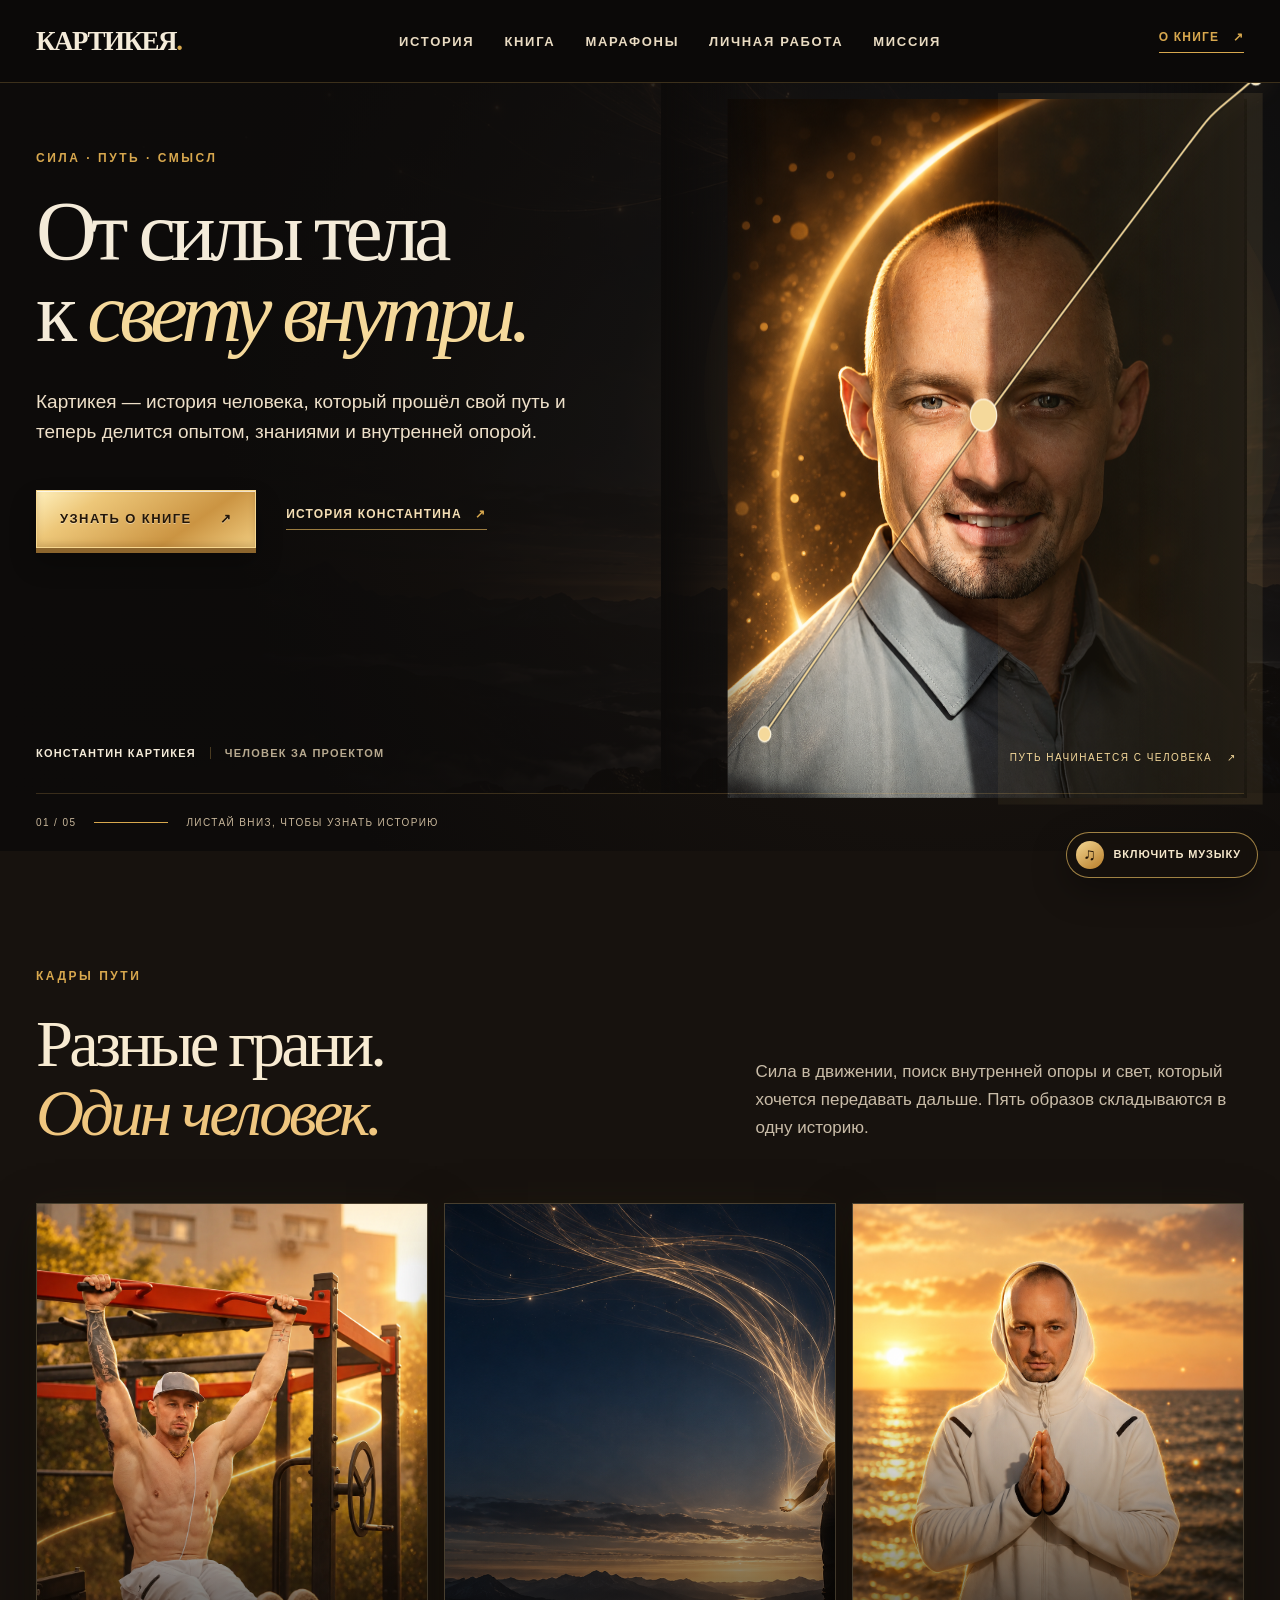
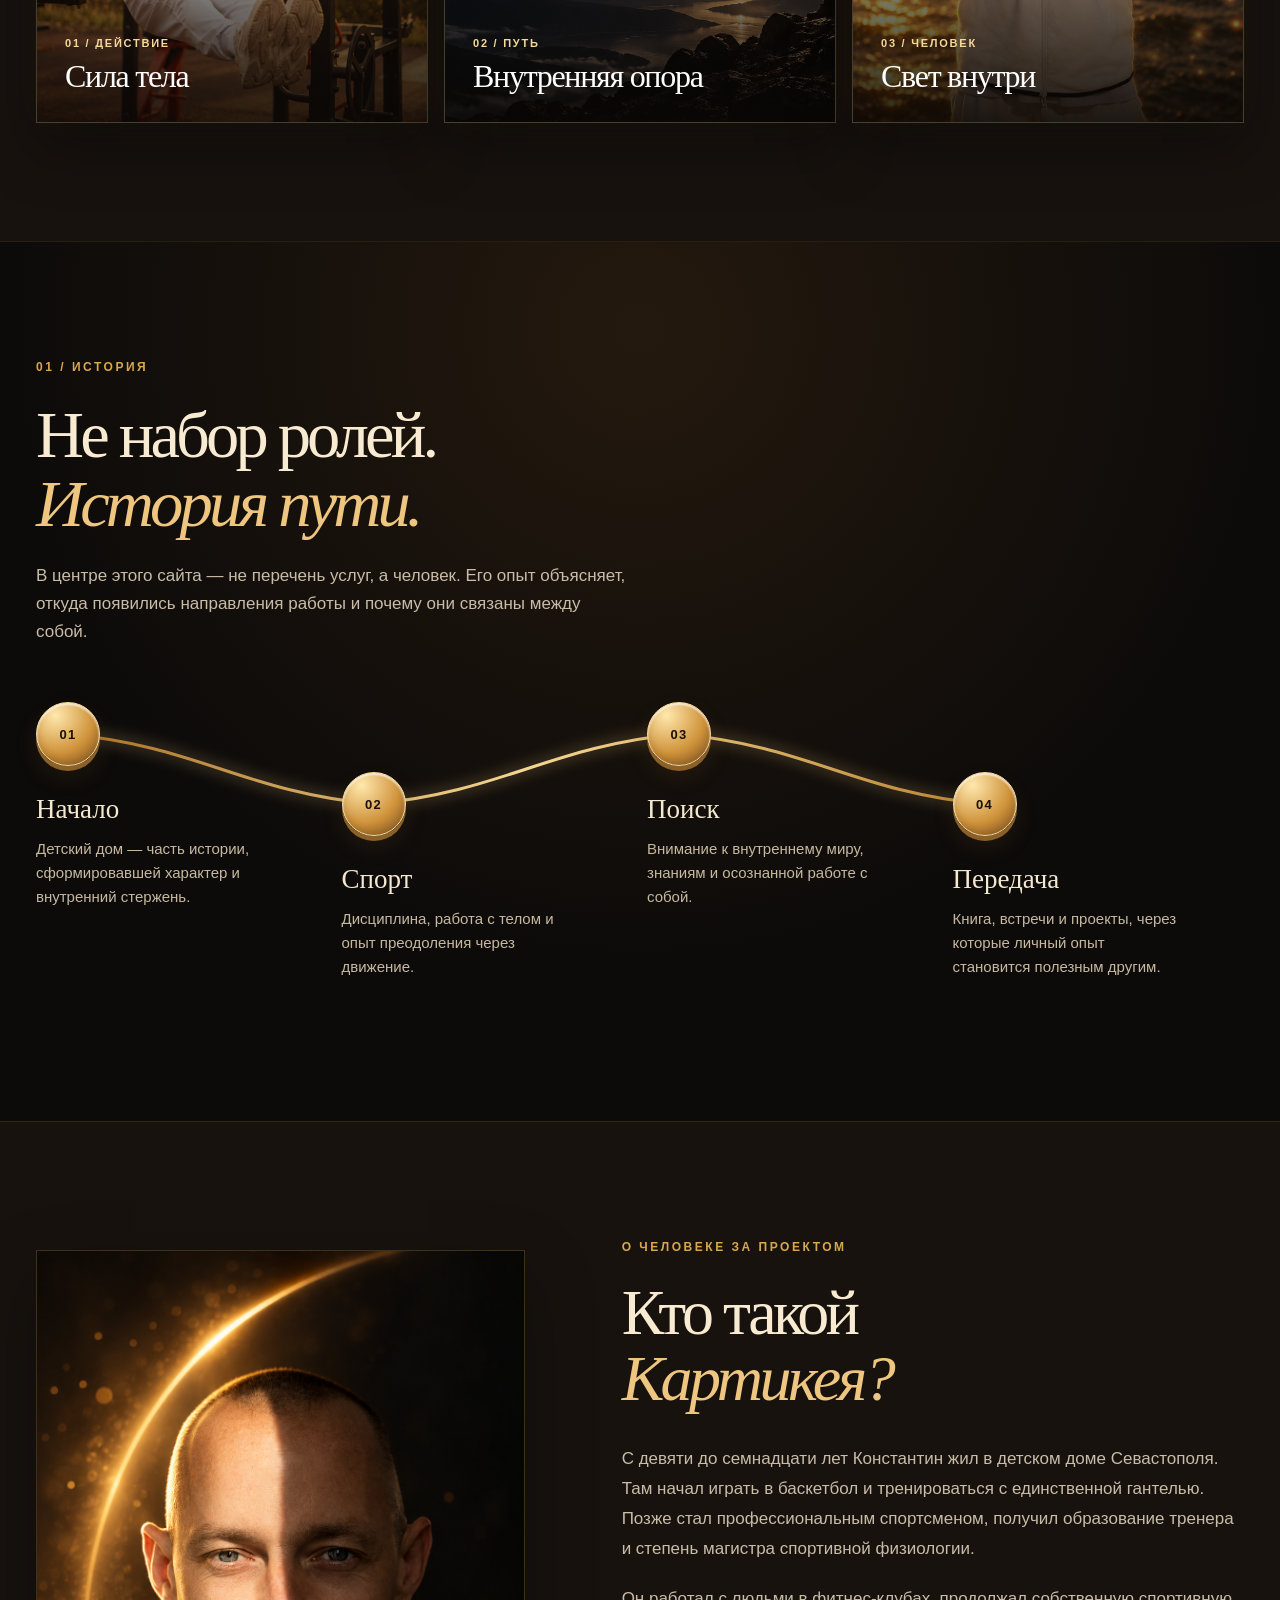
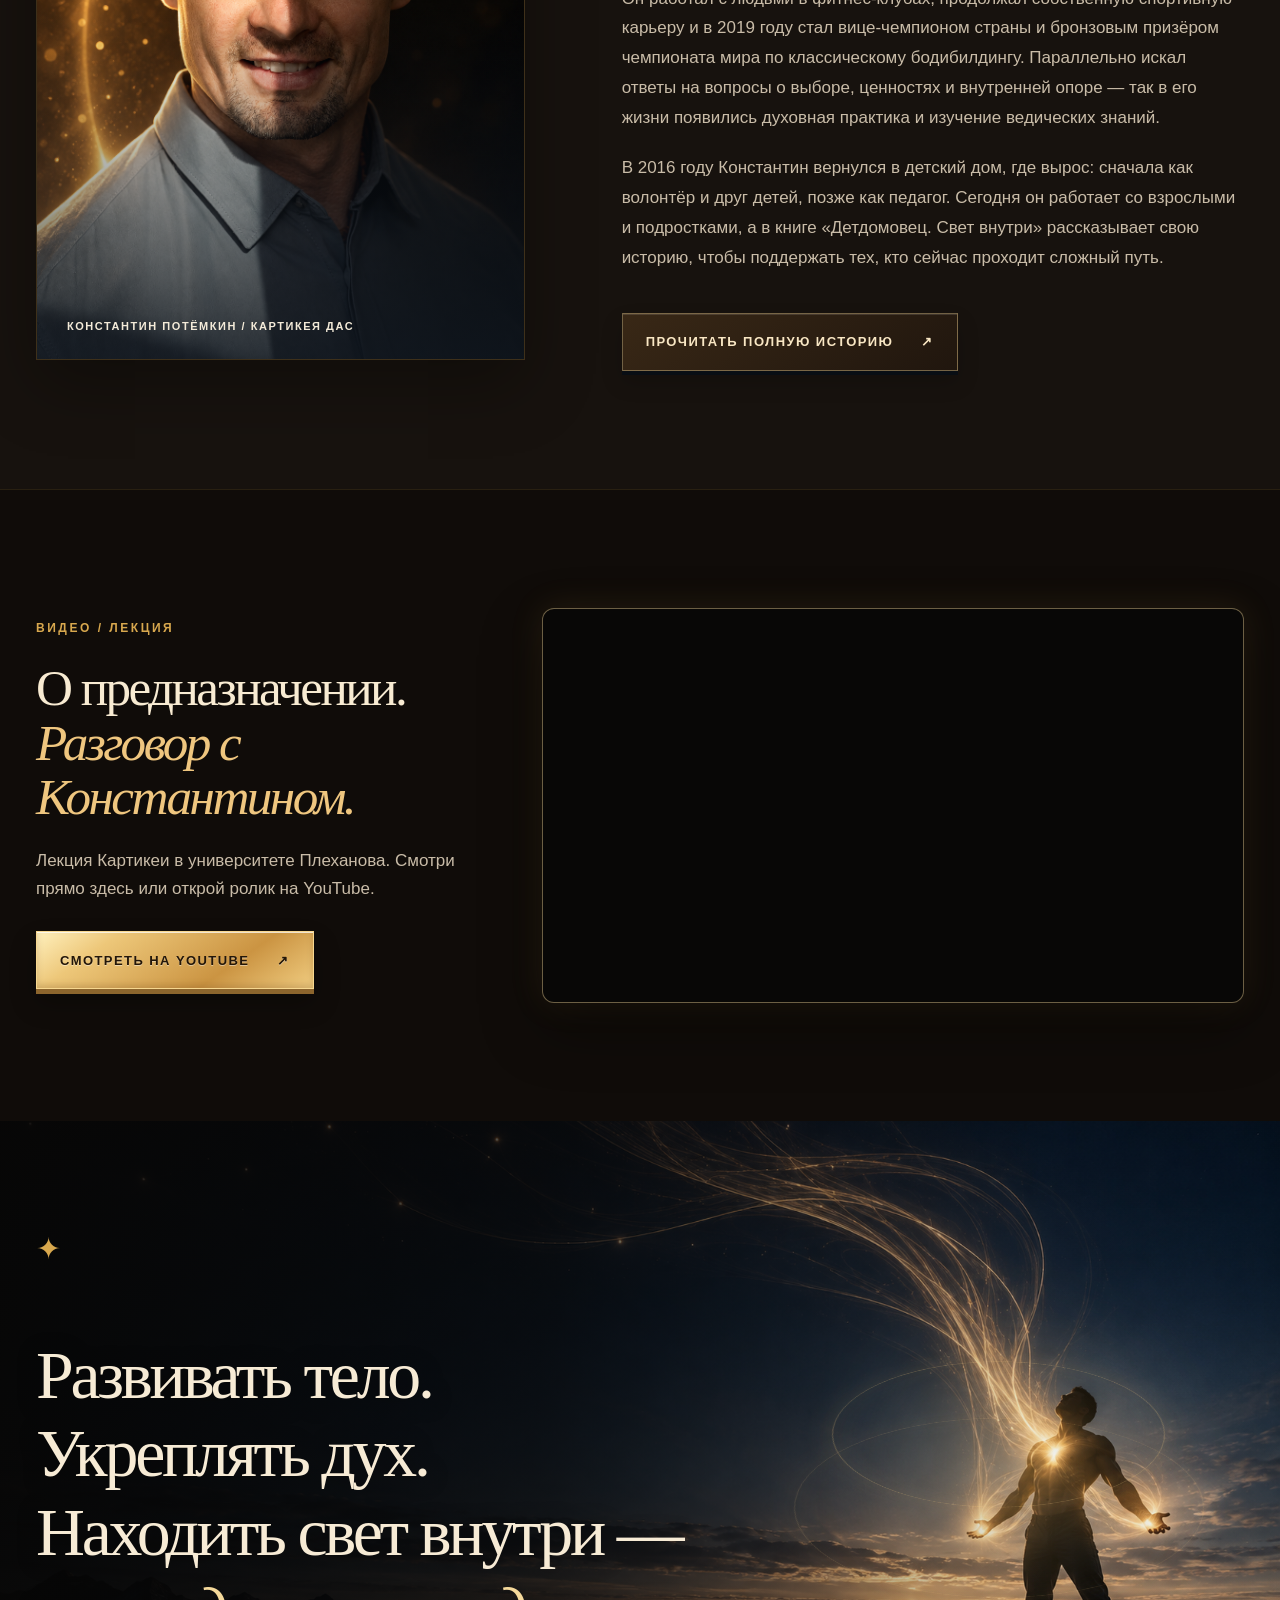
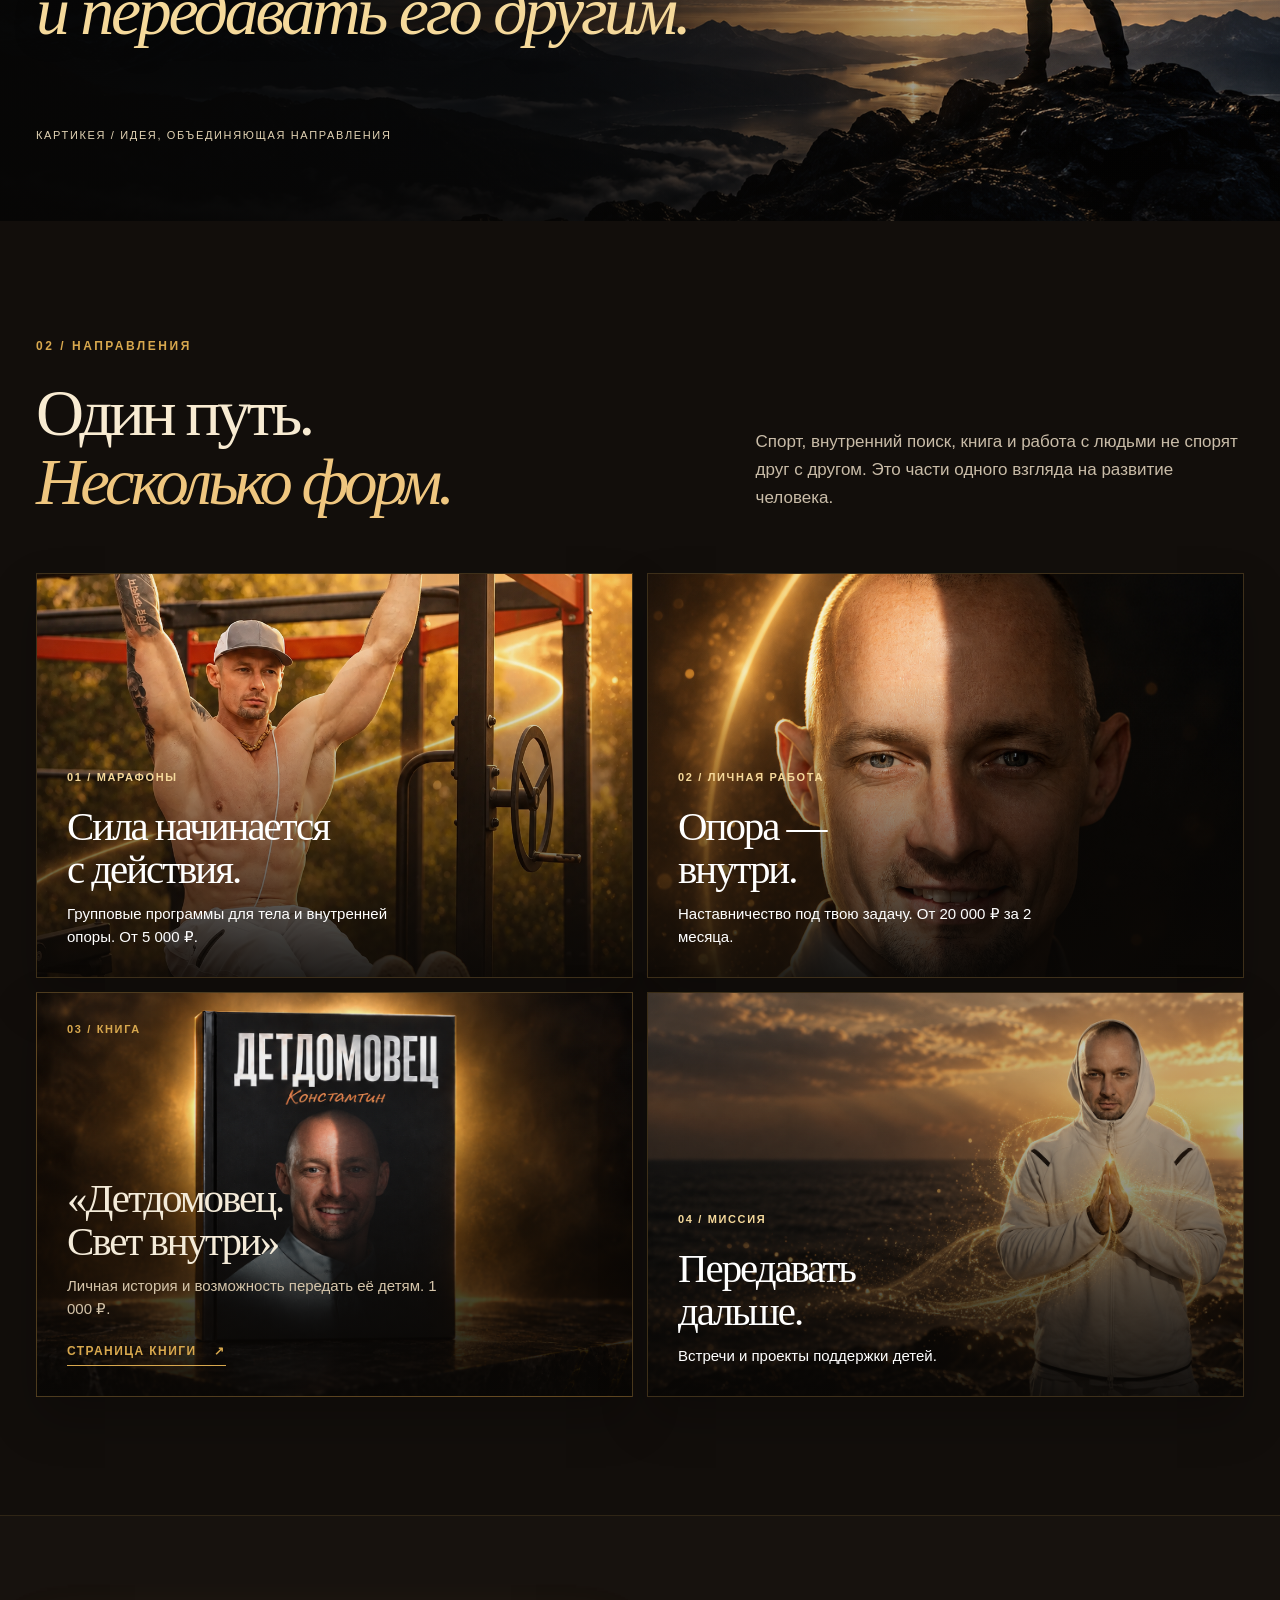
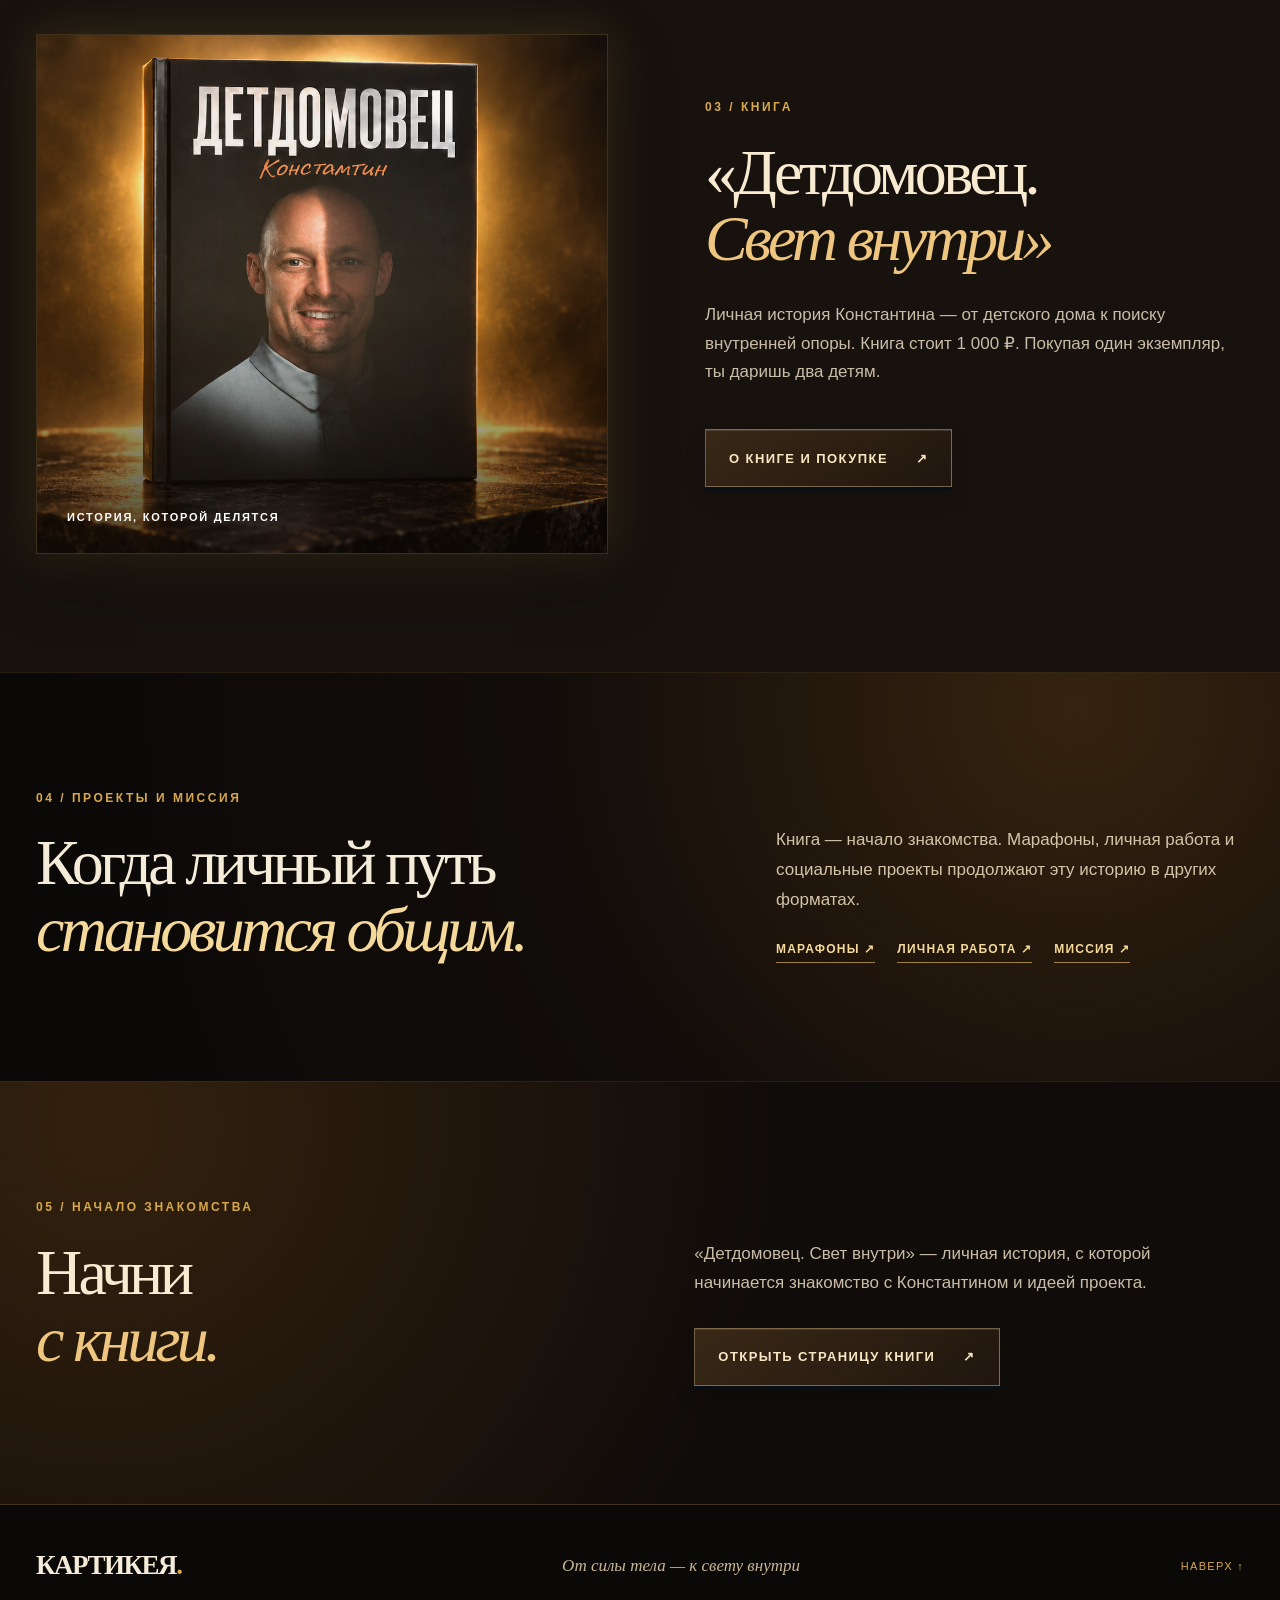
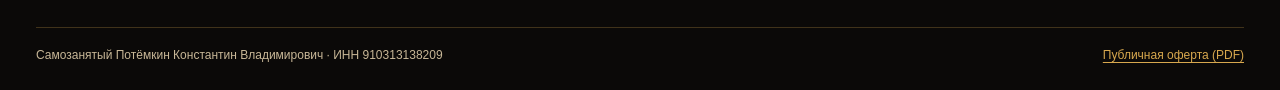
==== commit a01d6ad3: "Add Kartikeya seller details and public offer" ====
--- a/kartikeya/index.html
+++ b/kartikeya/index.html
@@ -5,6 +5,23 @@
   <meta name="viewport" content="width=device-width, initial-scale=1">
   <meta name="theme-color" content="#0d0b0a">
   <meta name="description" content="Картикея — путь от силы тела к свету внутри. История, книга, спорт, встречи и проекты Константина.">
+  <link rel="canonical" href="https://juliyanikitina.github.io/kartikeya/">
+  <meta property="og:type" content="website">
+  <meta property="og:locale" content="ru_RU">
+  <meta property="og:site_name" content="Картикея">
+  <meta property="og:title" content="Картикея — от силы тела к свету внутри">
+  <meta property="og:description" content="История Константина, книга «Детдомовец. Свет внутри», программы и социальные проекты.">
+  <meta property="og:url" content="https://juliyanikitina.github.io/kartikeya/">
+  <meta property="og:image" content="https://juliyanikitina.github.io/kartikeya/assets/kartikeya-share-preview.png">
+  <meta property="og:image:secure_url" content="https://juliyanikitina.github.io/kartikeya/assets/kartikeya-share-preview.png">
+  <meta property="og:image:type" content="image/png">
+  <meta property="og:image:width" content="1730">
+  <meta property="og:image:height" content="909">
+  <meta property="og:image:alt" content="Портрет Константина и название «Картикея»">
+  <meta name="twitter:card" content="summary_large_image">
+  <meta name="twitter:title" content="Картикея — от силы тела к свету внутри">
+  <meta name="twitter:description" content="История, книга, программы и социальные проекты Константина.">
+  <meta name="twitter:image" content="https://juliyanikitina.github.io/kartikeya/assets/kartikeya-share-preview.png">
   <title>Картикея — от силы тела к свету внутри</title>
   <link rel="stylesheet" href="styles.css?v=20261015-manifesto-light">
   <link rel="stylesheet" href="pages.css?v=20261014-offers">
@@ -186,7 +203,7 @@
     </section>
   </main>
 
-  <footer class="site-footer"><div class="shell footer-inner"><a class="wordmark" href="#top">КАРТИКЕЯ<span class="wordmark-dot">.</span></a><span>От силы тела — к свету внутри</span><a href="#top">Наверх ↑</a></div></footer>
+  <footer class="site-footer"><div class="shell footer-inner"><a class="wordmark" href="#top">КАРТИКЕЯ<span class="wordmark-dot">.</span></a><span>От силы тела — к свету внутри</span><a href="#top">Наверх ↑</a></div><div class="shell footer-legal"><span>Самозанятый Потёмкин Константин Владимирович · ИНН 910313138209</span><a href="https://anketa.prodamus.ru/api/questionnaire/v1/offer/get-pdf?questionnaire_uid=8f7ad123a720cb3e172c9f38b96605f2" target="_blank" rel="noopener noreferrer">Публичная оферта (PDF)</a></div></footer>
   <script src="script.js?v=20261016-hd-motion-2" defer></script>
 </body>
 </html>
--- a/kartikeya/styles.css
+++ b/kartikeya/styles.css
@@ -44,6 +44,7 @@
 .mission-links{display:flex;gap:22px;flex-wrap:wrap}.mission-links a{color:var(--gold-light);padding-bottom:6px;border-bottom:1px solid rgba(227,184,106,.65);font-size:12px;font-weight:800;letter-spacing:.1em;text-transform:uppercase}
 .next-section{background:#f9f6ed}.next-layout{display:grid;grid-template-columns:1fr 1fr;column-gap:9%}.next-layout .kicker{grid-column:1/-1}.next-section h2{font-size:clamp(50px,5vw,76px)}.next-copy p{font-size:17px;line-height:1.7;color:#52606a;margin:0 0 30px}.next-options{display:flex;flex-wrap:wrap;gap:9px}.next-options span{padding:10px 13px;border:1px solid #ad9f88;text-transform:uppercase;letter-spacing:.1em;color:#5e615c;font-size:11px;font-weight:700}
 .site-footer{background:var(--ink);color:var(--cream)}.footer-inner{min-height:122px;display:flex;align-items:center;justify-content:space-between;gap:24px}.footer-inner>span{color:#9da8a7;font-family:Georgia,serif;font-size:17px;font-style:italic}.footer-inner>a:last-child{font-size:11px;text-transform:uppercase;letter-spacing:.12em;color:var(--gold)}
+.footer-legal{display:flex;flex-wrap:wrap;justify-content:space-between;gap:10px 24px;border-top:1px solid rgba(216,168,78,.26);padding:18px 0 26px;color:#c8b797;font-size:12px;line-height:1.5}.footer-legal a{color:var(--gold);text-decoration:underline;text-underline-offset:3px}.footer-legal a:hover,.footer-legal a:focus-visible{color:var(--cream)}
 :focus-visible{outline:3px solid var(--gold);outline-offset:4px}
 @media(max-width:1050px){.shell{width:min(var(--max),calc(100% - 48px))}.desktop-nav{gap:17px}.hero-copy{grid-template-columns:1fr .82fr;min-height:620px}.hero-image-wrap{min-height:620px}.hero h1{font-size:clamp(60px,6.7vw,85px)}.hero-lead{font-size:17px}.hero-actions{gap:22px}}
 @media(max-width:760px){.desktop-nav,.header-link{display:none}.menu-toggle{display:block}.header-inner{height:70px}.shell{width:calc(100% - 40px)}.hero-copy{display:flex;flex-direction:column;gap:0;min-height:0}.hero-text{padding:64px 0 12px}.hero h1{font-size:clamp(50px,10vw,78px);margin-bottom:24px}.hero h1 em{white-space:normal}.hero-image-wrap{min-height:520px;margin:0 -20px}.hero-image{inset:0;width:100%;height:100%;object-position:center 10%}.hero-image-wrap:before{inset:0;background:linear-gradient(0deg,var(--ink),transparent 38%,transparent 70%,var(--ink))}.hero-halo{width:400px;left:calc(50% - 200px);top:30px}.hero-bottom{display:none}.hero-index{height:58px}.section{padding:82px 0}.section-heading.horizontal,.book-layout,.mission-layout,.next-layout{grid-template-columns:1fr;gap:32px}.section-heading.horizontal>p{margin:0}.path-grid{grid-template-columns:1fr 1fr;gap:30px}.path-grid:before{display:none}.path-item{min-height:0}.manifesto-inner{min-height:520px;padding-top:70px;padding-bottom:60px}.manifesto p{font-size:clamp(42px,6vw,65px)}.direction-card{min-height:360px}.book-visual{min-height:450px}.mission-copy p{max-width:580px}.next-layout .kicker{grid-column:1}}
